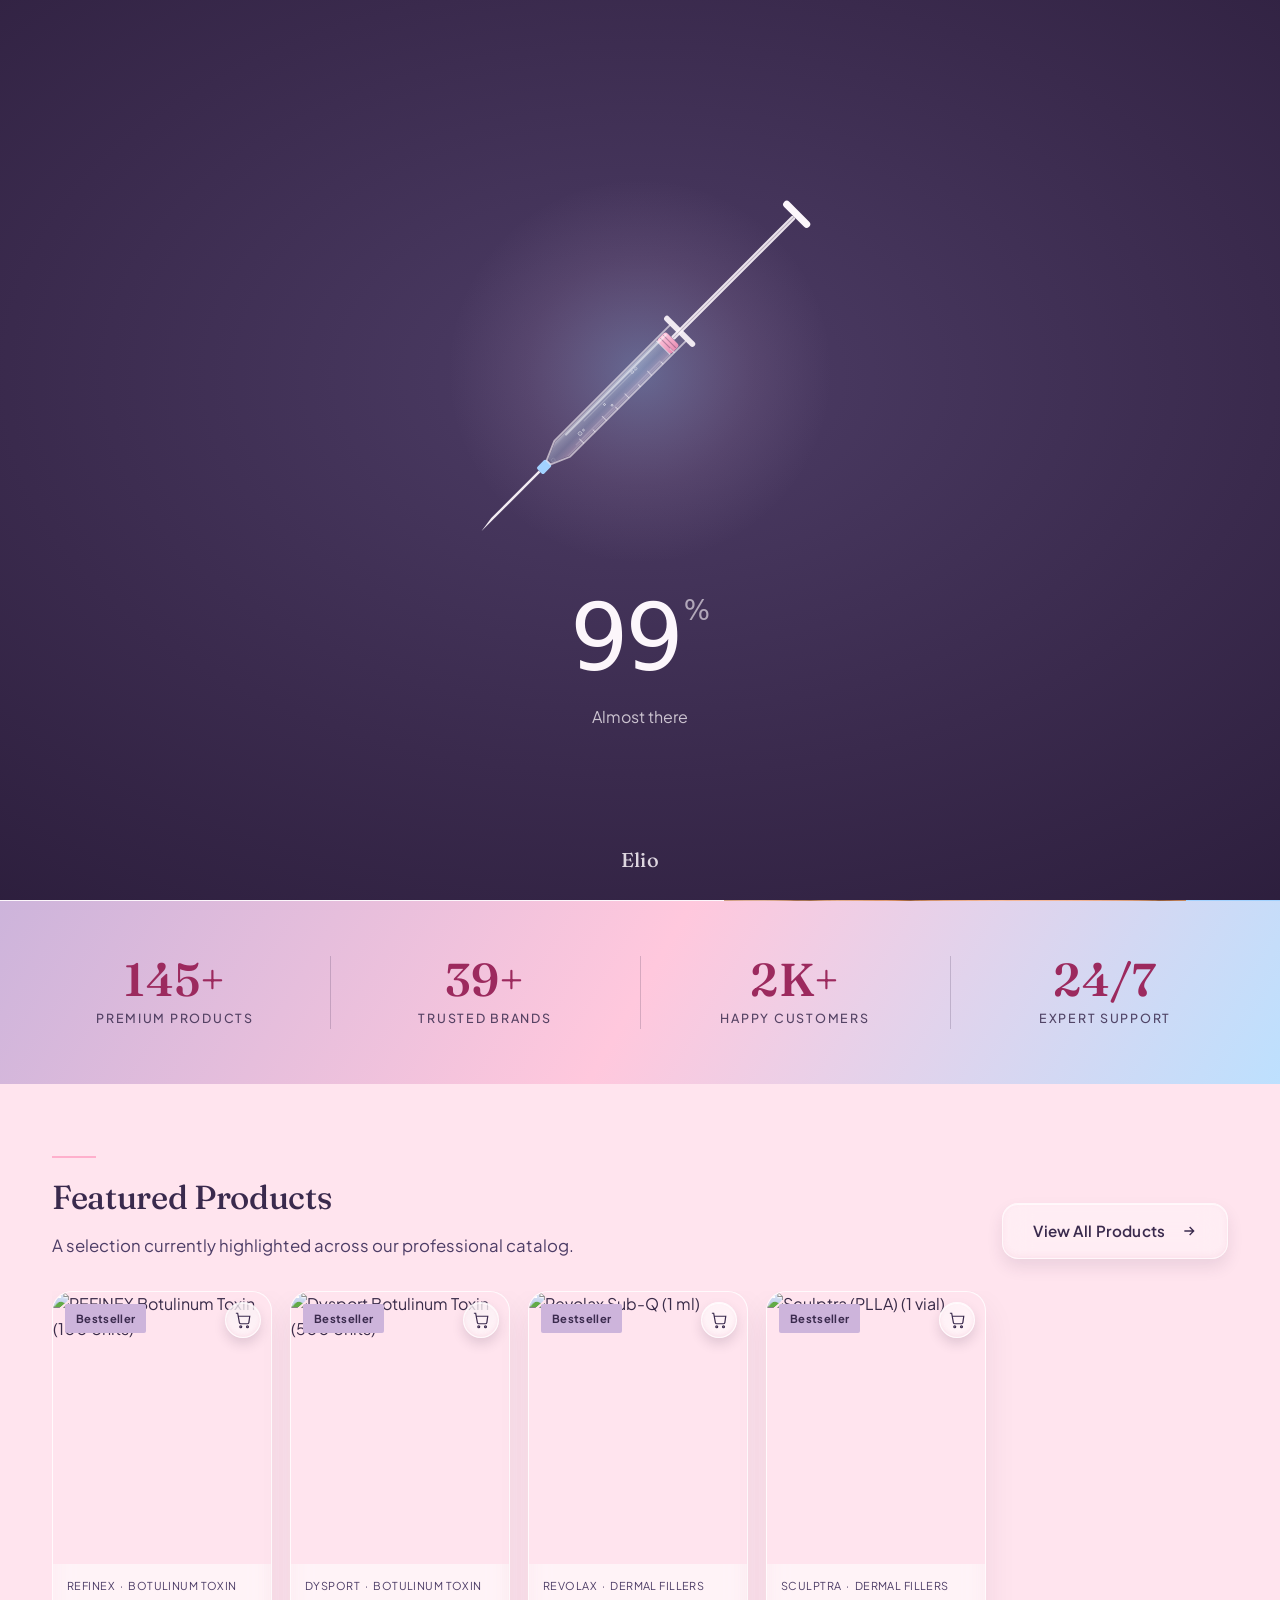
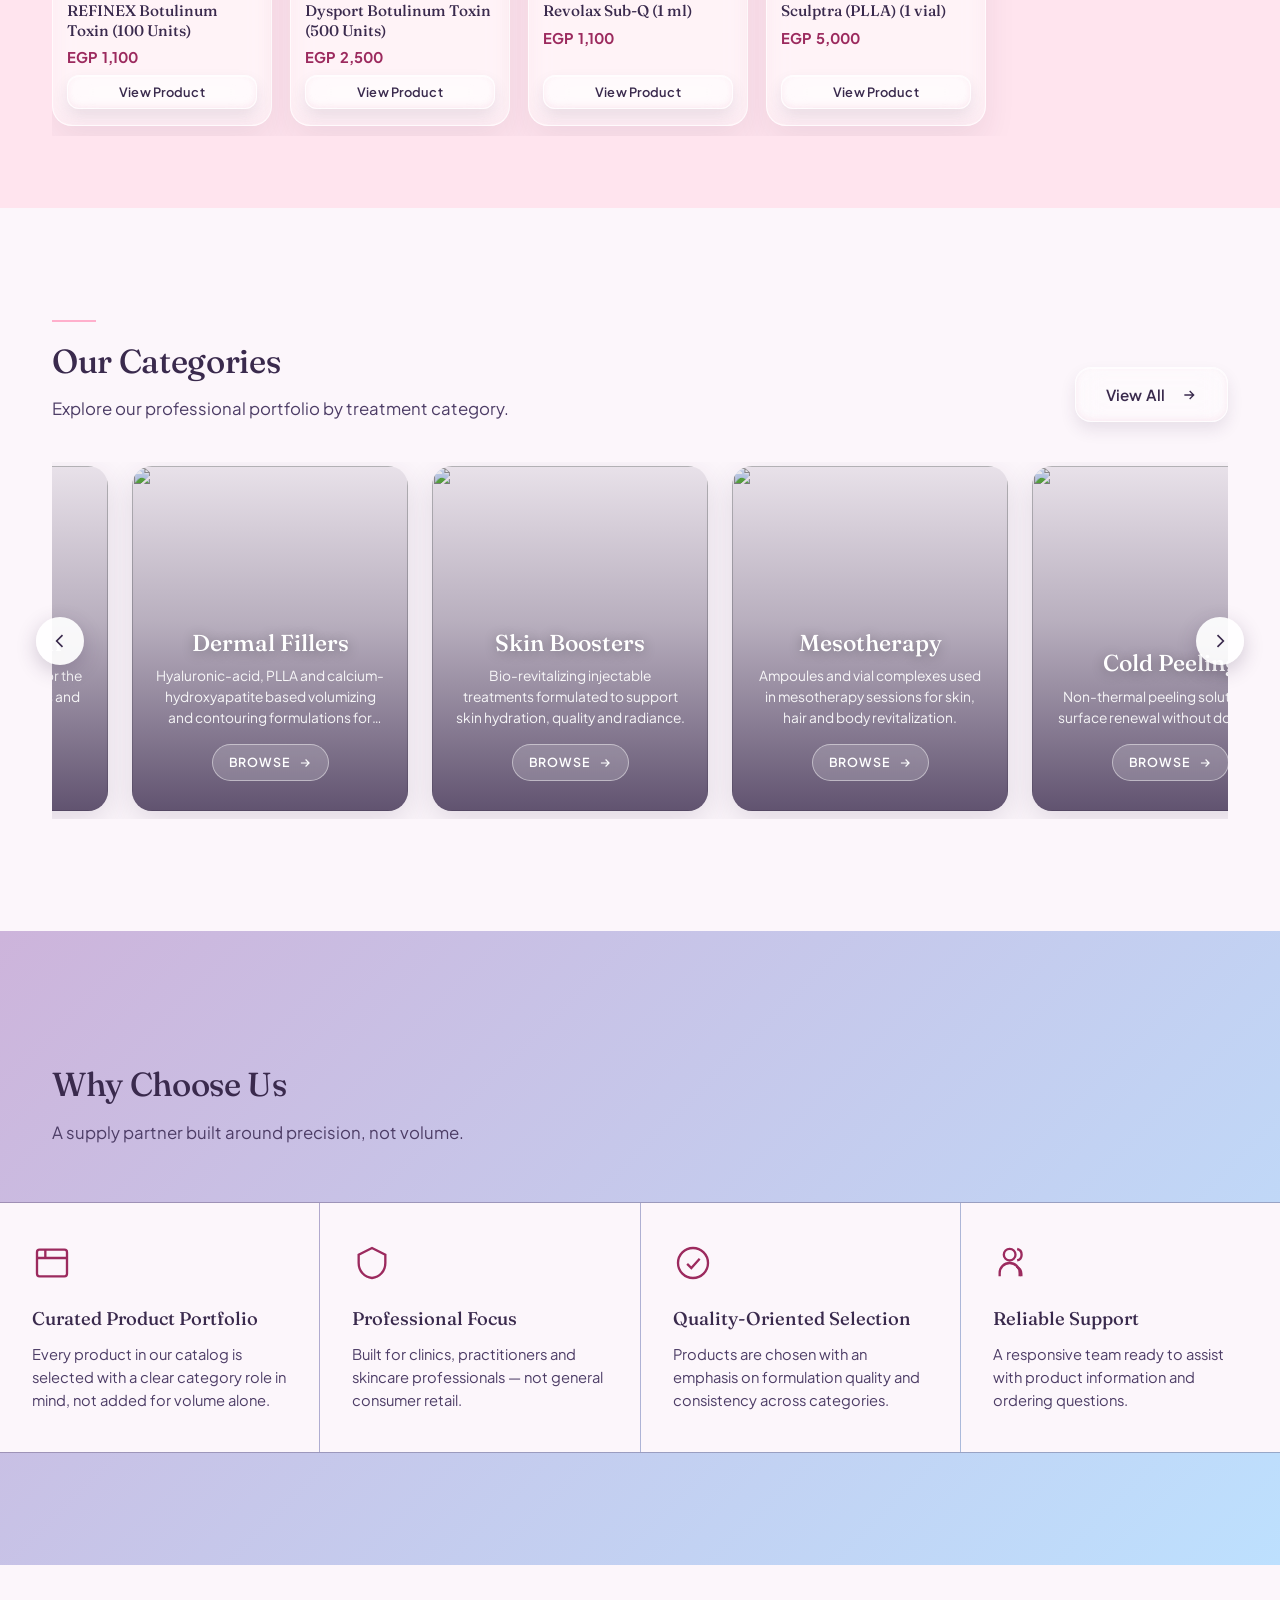
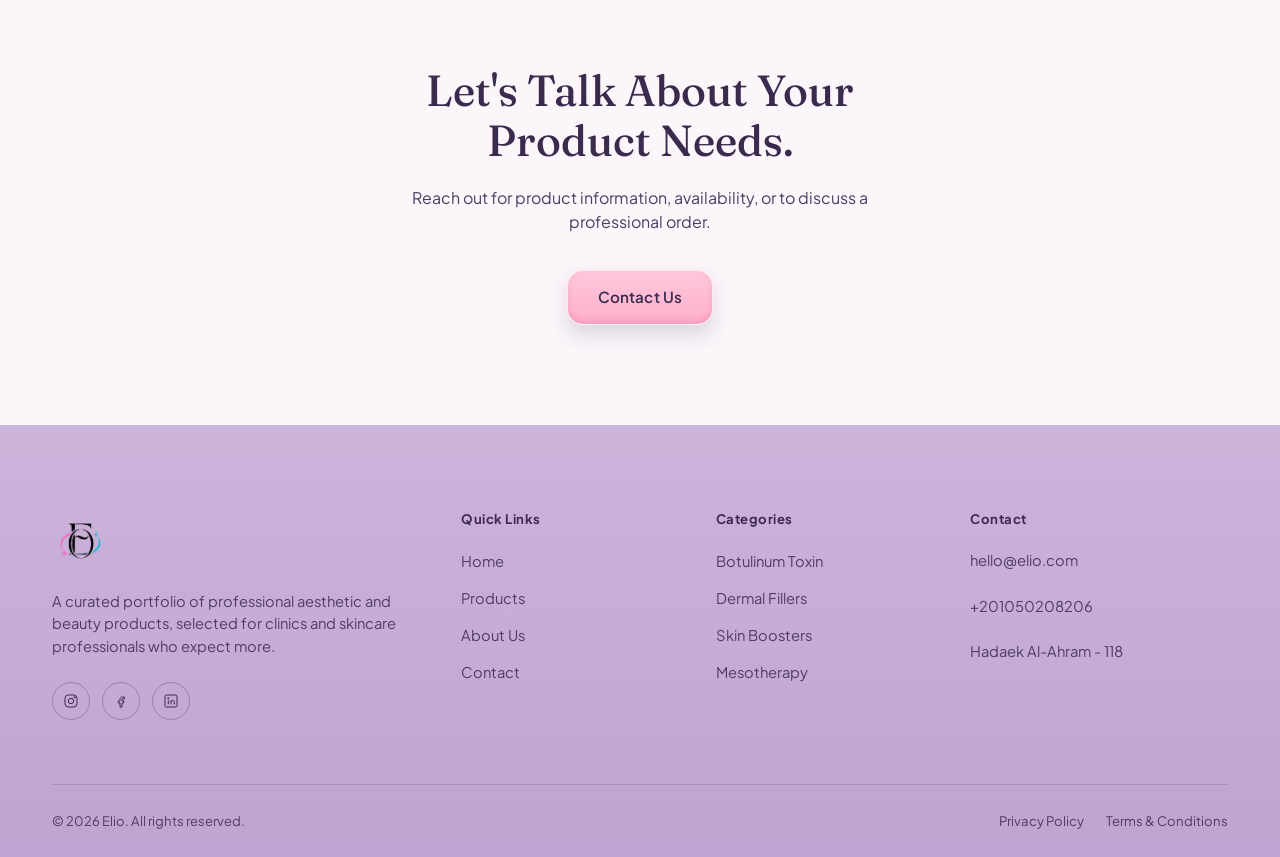
==== index.html @ 15f5f5fc "Add files via upload" ====
<!DOCTYPE html>
<html lang="en">
<head>
<meta charset="UTF-8">
<meta name="viewport" content="width=device-width, initial-scale=1.0">
<title data-i18n="elio_elevating_aesthetic_excellence">Elio — Elevating Aesthetic Excellence</title>
<meta name="description" content="Elio is a curated portfolio of professional aesthetic and beauty products for clinics and skincare professionals." data-i18n-content="elio_is_a_curated_portfolio_of">
<link rel="icon" type="image/png" href="img/logo.png">
<!-- First-visit loader (must stay before the stylesheets) -->
<!-- Language engine (must stay first: sets lang/dir before anything paints) -->
<script src="js/i18n.js"></script>
<script src="js/i18n-strings.js"></script>
<script src="js/loader.js"></script>
<link rel="stylesheet" href="css/style.css">
<link rel="stylesheet" href="css/responsive.css">
<link rel="stylesheet" href="css/hero-split.css">
<link rel="stylesheet" href="css/categories-carousel.css">
<link rel="stylesheet" href="css/rtl.css">
</head>
<body>

<!-- ============================= HEADER ============================= -->
<header class="site-header">
  <div class="container site-header__inner">
    <a href="index.html" class="brand-mark brand-mark--logo" aria-label="Elio"><img src="img/logo.png" alt="Elio" class="brand-logo"><span class="brand-mark__text js-brand-name">Elio</span></a>

    <nav class="main-nav" aria-label="Primary" data-i18n-aria-label="primary">
      <div class="nav-item"><a href="index.html" data-i18n="home">Home</a></div>
      <div class="nav-item"><a href="products.html" data-i18n="products">Products</a></div>
      <div class="nav-item nav-item--categories">
        <a href="products.html" data-i18n="categories">Categories</a>
        <div class="mega-menu js-nav-categories" aria-label="Categories" data-i18n-aria-label="categories"></div>
      </div>
      <div class="nav-item"><a href="about.html" data-i18n="about_us">About Us</a></div>
      <div class="nav-item"><a href="contact.html" data-i18n="contact">Contact</a></div>
    </nav>

    <div class="nav-actions">
      <button type="button" class="lang-toggle" data-lang-toggle aria-label="Switch language to Arabic" title="العربية"><span class="lang-toggle__text">عربي</span></button>
      <button class="icon-btn js-open-search" aria-label="Search products" data-i18n-aria-label="search_products">
        <svg viewBox="0 0 24 24" fill="none" stroke="currentColor" stroke-width="1.6"><circle cx="11" cy="11" r="7"/><line x1="21" y1="21" x2="16.65" y2="16.65"/></svg>
      </button>
      <a href="cart.html" class="icon-btn" aria-label="View cart" data-i18n-aria-label="view_cart">
        <svg viewBox="0 0 24 24" fill="none" stroke="currentColor" stroke-width="1.6"><circle cx="9" cy="21" r="1.3"/><circle cx="18" cy="21" r="1.3"/><path d="M2.5 3h2.4l2.3 12.4a2 2 0 002 1.6h8.6a2 2 0 002-1.6L21 7H6"/></svg>
        <span class="cart-count js-cart-count">0</span>
      </a>
      <button class="nav-toggle" aria-label="Open menu" aria-expanded="false" data-i18n-aria-label="open_menu">
        <span></span><span></span><span></span>
      </button>
    </div>
  </div>
</header>

<!-- ============================= MOBILE NAV ============================= -->
<nav class="mobile-nav" aria-label="Mobile" data-i18n-aria-label="mobile">
  <a href="index.html" data-i18n="home">Home</a>
  <a href="products.html" data-i18n="products">Products</a>
  <a href="about.html" data-i18n="about_us">About Us</a>
  <a href="contact.html" data-i18n="contact">Contact</a>
  <div class="mobile-nav__categories js-nav-categories"></div>
</nav>

<!-- ============================= HERO ============================= -->
<section class="hero hero--split">
  <div class="hero__media">
    <img src="./img/main.jpg" alt="Professional aesthetic treatment room" width="1800" height="1400" data-i18n-alt="professional_aesthetic_treatment_room">
    <div class="hero__scrim"></div>
  </div>
  <div class="container hero__content">
    <p class="hero__eyebrow" style="color: rgb(160, 21, 2);" data-i18n="professional_aesthetic_beauty_supply">Professional Aesthetic &amp; Beauty Supply</p>
    <h1 class="hero__title" data-i18n="elevating_aesthetic_excellence">Elevating Aesthetic Excellence.</h1>
    <p class="hero__desc" data-i18n="a_curated_portfolio_of_professional_grade">A curated portfolio of professional-grade aesthetic and beauty products, selected for clinics and practitioners who expect precision, quality and discretion.</p>
    <div class="hero__actions">
      <a href="products.html" class="btn btn--primary" data-i18n="explore_products">Explore Products</a>
      <a href="about.html" class="btn btn--outline" data-i18n="about_us">About Us</a>
    </div>
  </div>
</section>

<!-- ============================= STATS BAND ============================= -->
<section class="stats-band" aria-label="Elio in numbers" data-i18n-aria-label="elio_in_numbers">
  <div class="stats-band__grid">
    <div class="stats-band__item">
      <span class="stats-band__number" data-count-to="500" data-count-suffix="+">150+</span>
      <span class="stats-band__label" data-i18n="premium_products">Premium Products</span>
    </div>
    <div class="stats-band__item">
      <span class="stats-band__number" data-count-to="50" data-count-suffix="+">40+</span>
      <span class="stats-band__label" data-i18n="trusted_brands">Trusted Brands</span>
    </div>
    <div class="stats-band__item">
      <span class="stats-band__number" data-count-to="10" data-count-suffix="K+">2K+</span>
      <span class="stats-band__label" data-i18n="happy_customers">Happy Customers</span>
    </div>
    <div class="stats-band__item">
      <span class="stats-band__number">24/7</span>
      <span class="stats-band__label" data-i18n="expert_support">Expert Support</span>
    </div>
  </div>
</section>

<!-- ============================= FEATURED PRODUCTS ============================= -->
<section class="section section--tight section--taupe">
  <div class="container">
    <div class="section__head-row" style="margin-bottom: 32px;">
      <div class="section__head" style="margin-bottom:0;">
        <div class="section__eyebrow-line"></div>
        <h2 data-i18n="featured_products">Featured Products</h2>
        <p data-i18n="a_selection_currently_highlighted_across_our">A selection currently highlighted across our professional catalog.</p>
      </div>
      <a href="products.html" class="btn btn--outline">
        <span data-i18n="view_all_products">View All Products</span>
        <svg viewBox="0 0 24 24" width="16" height="16" fill="none" stroke="currentColor" stroke-width="2" style="margin-left:6px;vertical-align:-2px;"><path d="M5 12h14M13 6l6 6-6 6"/></svg>
      </a>
    </div>
    <div class="product-grid product-row" id="featured-products-grid"></div>
  </div>
</section>

<!-- ============================= CATEGORIES CAROUSEL ============================= -->
<section class="section">
  <div class="container">
    <div class="section__head-row" style="margin-bottom: 40px;">
      <div class="section__head" style="margin-bottom:0;">
        <div class="section__eyebrow-line"></div>
        <h2 data-i18n="our_categories">Our Categories</h2>
        <p data-i18n="explore_our_professional_portfolio_by_treatment">Explore our professional portfolio by treatment category.</p>
      </div>
      <a href="products.html" class="btn btn--outline">
        <span data-i18n="view_all">View All</span>
        <svg viewBox="0 0 24 24" width="16" height="16" fill="none" stroke="currentColor" stroke-width="2" style="margin-left:6px;vertical-align:-2px;"><path d="M5 12h14M13 6l6 6-6 6"/></svg>
      </a>
    </div>
    <div class="cat-carousel">
      <button class="cat-carousel__arrow cat-carousel__arrow--prev" id="cat-prev" aria-label="Previous categories" data-i18n-aria-label="previous_categories"><svg viewBox="0 0 24 24" fill="none" stroke="currentColor" stroke-width="2"><path d="M15 5l-7 7 7 7"/></svg></button>
      <div class="cat-carousel__track" id="categories-carousel-track"></div>
      <button class="cat-carousel__arrow cat-carousel__arrow--next" id="cat-next" aria-label="Next categories" data-i18n-aria-label="next_categories"><svg viewBox="0 0 24 24" fill="none" stroke="currentColor" stroke-width="2"><path d="M9 5l7 7-7 7"/></svg></button>
    </div>
  </div>
</section>

<!-- ============================= WHY CHOOSE US ============================= -->
<section class="section section--charcoal">
  <div class="container">
    <div class="section__head">
      <div class="section__eyebrow-line"></div>
      <h2 data-i18n="why_choose_us">Why Choose Us</h2>
      <p data-i18n="a_supply_partner_built_around_precision">A supply partner built around precision, not volume.</p>
    </div>
  </div>
  <div class="value-grid">
    <div class="value-item">
      <div class="value-item__icon"><svg viewBox="0 0 24 24" fill="none" stroke="currentColor" stroke-width="1.4"><rect x="3" y="4" width="18" height="16" rx="1.5"/><path d="M3 9h18M8 4v5"/></svg></div>
      <h3 data-i18n="curated_product_portfolio">Curated Product Portfolio</h3>
      <p data-i18n="every_product_in_our_catalog_is">Every product in our catalog is selected with a clear category role in mind, not added for volume alone.</p>
    </div>
    <div class="value-item">
      <div class="value-item__icon"><svg viewBox="0 0 24 24" fill="none" stroke="currentColor" stroke-width="1.4"><path d="M12 3l8 4v5c0 5-3.5 8.5-8 9-4.5-.5-8-4-8-9V7l8-4z"/></svg></div>
      <h3 data-i18n="professional_focus">Professional Focus</h3>
      <p data-i18n="built_for_clinics_practitioners_and_skincare">Built for clinics, practitioners and skincare professionals — not general consumer retail.</p>
    </div>
    <div class="value-item">
      <div class="value-item__icon"><svg viewBox="0 0 24 24" fill="none" stroke="currentColor" stroke-width="1.4"><circle cx="12" cy="12" r="9"/><path d="M8.5 12.5l2.5 2.5 5-5.5"/></svg></div>
      <h3 data-i18n="quality_oriented_selection">Quality-Oriented Selection</h3>
      <p data-i18n="products_are_chosen_with_an_emphasis">Products are chosen with an emphasis on formulation quality and consistency across categories.</p>
    </div>
    <div class="value-item">
      <div class="value-item__icon"><svg viewBox="0 0 24 24" fill="none" stroke="currentColor" stroke-width="1.4"><path d="M4 20v-2a6 6 0 0112 0v2"/><circle cx="10" cy="7" r="3.5"/><path d="M17 20v-1.5a4.5 4.5 0 00-3-4.24"/><path d="M14.5 3.6a3.5 3.5 0 010 6.8"/></svg></div>
      <h3 data-i18n="reliable_support">Reliable Support</h3>
      <p data-i18n="a_responsive_team_ready_to_assist">A responsive team ready to assist with product information and ordering questions.</p>
    </div>
  </div>
</section>

<!-- ============================= CONTACT CTA ============================= -->
<section class="contact-cta">
  <div class="container">
    <h2 data-i18n="let_s_talk_about_your_product">Let's Talk About Your Product Needs.</h2>
    <p data-i18n="reach_out_for_product_information_availability">Reach out for product information, availability, or to discuss a professional order.</p>
    <a href="contact.html" class="btn btn--primary" data-i18n="contact_us">Contact Us</a>
  </div>
</section>

<!-- ============================= FOOTER ============================= -->
<footer class="site-footer">
  <div class="container">
    <div class="footer-grid">
      <div class="footer-brand">
        <span class="brand-mark brand-mark--logo footer-logo"><img src="img/logo.png" alt="Elio" class="brand-logo brand-logo--footer"></span>
        <p class="js-brand-desc">A curated portfolio of professional aesthetic and beauty products, selected for clinics and skincare professionals who expect more.</p>
        <div class="footer-social">
          <a href="https://www.instagram.com/elioderma/" class="js-social-instagram" aria-label="Instagram"><svg viewBox="0 0 24 24" fill="none" stroke="currentColor" stroke-width="1.5"><rect x="3" y="3" width="18" height="18" rx="5"/><circle cx="12" cy="12" r="4"/><circle cx="17.5" cy="6.5" r="1"/></svg></a>
          <a href="https://www.facebook.com/elioderma" class="js-social-facebook" aria-label="Facebook"><svg viewBox="0 0 24 24" fill="none" stroke="currentColor" stroke-width="1.5"><path d="M14 9h3V6h-3c-2 0-3.5 1.5-3.5 3.5V12H8v3h2.5v6h3v-6H16l.5-3h-3V9.8c0-.5.3-.8.8-.8z"/></svg></a>
          <a href="#" class="js-social-linkedin" aria-label="LinkedIn"><svg viewBox="0 0 24 24" fill="none" stroke="currentColor" stroke-width="1.5"><rect x="3" y="3" width="18" height="18" rx="2"/><circle cx="8" cy="8" r="1"/><path d="M8 11v6M12 11v6M12 13.5c0-1.5 1-2.5 2.5-2.5s2.5 1 2.5 2.5V17"/></svg></a>
        </div>
      </div>
      <div class="footer-col">
        <h4 data-i18n="quick_links">Quick Links</h4>
        <ul>
          <li><a href="index.html" data-i18n="home">Home</a></li>
          <li><a href="products.html" data-i18n="products">Products</a></li>
          <li><a href="about.html" data-i18n="about_us">About Us</a></li>
          <li><a href="contact.html" data-i18n="contact">Contact</a></li>
        </ul>
      </div>
      <div class="footer-col">
        <h4 data-i18n="categories">Categories</h4>
        <ul class="js-footer-categories"></ul>
      </div>
      <div class="footer-col">
        <h4 data-i18n="contact">Contact</h4>
        <address>
          <a class="js-contact-email" href="mailto:elioo.cosmetics@gmail.com">elioo.cosmetics@gmail.com</a><br><br>
          <a class="js-contact-phone" href="tel:+201050208206">+201050208206</a><br><br>
          <span class="js-contact-location">Hadaek Al-Ahram - 118</span>
        </address>
      </div>
    </div>
    <div class="footer-bottom">
      <span>&copy; <span class="js-year"></span> <span class="js-brand-name">Elio</span>. <span data-i18n="all_rights_reserved">All rights reserved.</span></span>
      <div class="footer-bottom__links">
        <a href="privacy.html" data-i18n="privacy_policy">Privacy Policy</a>
        <a href="terms.html" data-i18n="terms_conditions">Terms &amp; Conditions</a>
      </div>
    </div>
  </div>
</footer>

<button class="back-to-top" aria-label="Back to top" data-i18n-aria-label="back_to_top">
  <svg viewBox="0 0 24 24" fill="none" stroke="currentColor" stroke-width="2"><path d="M12 19V5M5 12l7-7 7 7"/></svg>
</button>

<!-- ============================= SEARCH OVERLAY ============================= -->
<div class="search-overlay" id="search-overlay" aria-hidden="true">
  <div class="search-overlay__panel">
    <div class="search-overlay__top">
      <form class="search-overlay__form" id="search-overlay-form">
        <input type="text" id="search-overlay-input" placeholder="Search products, brands, categories…" autocomplete="off" data-i18n-placeholder="search_products_brands_categories">
        <button type="button" class="search-overlay__clear" id="search-overlay-clear" aria-label="Clear search" data-i18n-aria-label="clear_search">&times;</button>
      </form>
      <button class="search-overlay__close" id="search-overlay-close" aria-label="Close search" data-i18n-aria-label="close_search">&times;</button>
    </div>
    <p class="search-overlay__count" id="search-overlay-count" data-i18n="start_typing_to_search_products_brands">Start typing to search products, brands and categories.</p>
    <div class="search-overlay__results" id="search-overlay-results"></div>
  </div>
</div>

<script src="js/config.js"></script>
<script src="js/prices.js"></script>
<script src="js/products.js"></script>
<script src="js/products-ar.js"></script>
<script src="js/app.js"></script>
<script src="js/filters.js"></script>
<script src="js/search.js"></script>
<script src="js/categories-carousel.js"></script>
<script src="js/animations.js"></script>
</body>
</html>
---- css/style.css ----
/* =========================================================================
   Elio— CORE STYLESHEET
   Design tokens + component styles. Breakpoint overrides live in
   responsive.css so this file stays the single source of visual truth.
   ========================================================================= */

@import url('https://fonts.googleapis.com/css2?family=Fraunces:ital,opsz,wght@0,9..144,340;0,9..144,480;0,9..144,560;1,9..144,420&family=Plus+Jakarta+Sans:wght@400;500;600;700&display=swap');

/* ---------------------------------------------------------------------
   TOKENS
   --------------------------------------------------------------------- */
:root {
  /* Palette */
  /* Pastel Dreamland Adventure — the 5 core colours */
  --lavender:  #CDB4DB;
  --pink-soft: #FFC8DD;
  --pink:      #FFAFCC;
  --sky-soft:  #BDE0FE;
  --sky:       #A2D2FF;

  /* Semantic roles (same names as before, so the rest of the CSS keeps working) */
  --ivory: #FCF6FB;         /* page background — a whisper of pink */
  --white: #FFFFFF;
  --charcoal: #3A2A4D;      /* deep plum — main text (readable on every pastel) */
  --charcoal-soft: #4D3D66; /* secondary text */
  --taupe: #A2D2FF;         /* secondary accent — sky blue */
  --taupe-line: #E4D3EE;    /* hairlines / borders */
  --accent: #FFAFCC;        /* primary accent — pink (fills, lines, badges) */
  --accent-dark: #9C2A5E;   /* deep pink — for accent TEXT / hover text (contrast) */
  --accent-tint: #FFE4EE;   /* soft pink wash */

  /* Type */
  --font-display: 'Fraunces', 'Georgia', serif;
  --font-body: 'Plus Jakarta Sans', -apple-system, BlinkMacSystemFont, sans-serif;

  /* Layout */
  --container: 1240px;
  --gutter: 32px;
  --radius-s: 3px;
  --radius-m: 6px;
  --header-h: 84px;

  /* Carved / glass surfaces */
  --radius-btn: 16px;
  --radius-card: 20px;
  --glass-blur: 14px;
  --carve-light: rgba(255,255,255,0.55);
  --carve-shadow: rgba(58,42,77,0.35);

  /* Motion */
  --ease: cubic-bezier(.4, 0, .2, 1);
}

/* ---------------------------------------------------------------------
   RESET / BASE
   --------------------------------------------------------------------- */
*, *::before, *::after { box-sizing: border-box; }
html { scroll-behavior: smooth; }
body {
  margin: 0;
  font-family: var(--font-body);
  color: var(--charcoal);
  background: var(--ivory);
  -webkit-font-smoothing: antialiased;
  line-height: 1.55;
}
body.no-scroll { overflow: hidden; }

img { max-width: 100%; display: block; }
a { color: inherit; text-decoration: none; }
button { font-family: inherit; cursor: pointer; }
ul { list-style: none; margin: 0; padding: 0; }
h1, h2, h3, h4, p { margin: 0; }
input, select, textarea, button { font-size: 1rem; }

:focus-visible {
  outline: 2px solid var(--accent-dark);
  outline-offset: 2px;
}

@media (prefers-reduced-motion: reduce) {
  *, *::before, *::after { animation-duration: 0.01ms !important; transition-duration: 0.01ms !important; scroll-behavior: auto !important; }
}

.container {
  max-width: var(--container);
  margin: 0 auto;
  padding: 0 var(--gutter);
}

.section {
  padding: 112px 0;
}
.section--tight { padding: 72px 0; }
.section--charcoal { background: linear-gradient(135deg, var(--lavender) 0%, var(--sky-soft) 100%); color: var(--charcoal); }
.section--taupe { background: var(--accent-tint); }

.section__head {
  max-width: 640px;
  margin-bottom: 56px;
}
.section__eyebrow-line {
  width: 44px;
  height: 2px;
  background: var(--accent);
  margin-bottom: 20px;
}
.section--charcoal .section__eyebrow-line { background: var(--charcoal); }
.section__head h2 {
  font-family: var(--font-display);
  font-weight: 480;
  font-size: clamp(2rem, 2.6vw, 2.9rem);
  letter-spacing: -0.01em;
  line-height: 1.15;
}
.section__head p {
  margin-top: 16px;
  font-size: 1.05rem;
  color: var(--charcoal-soft);
  max-width: 52ch;
}
.section--charcoal .section__head p { color: var(--charcoal-soft); }

.section__head-row {
  display: flex;
  justify-content: space-between;
  align-items: flex-end;
  gap: 24px;
  flex-wrap: wrap;
}

/* ---------------------------------------------------------------------
   BUTTONS
   --------------------------------------------------------------------- */
.btn {
  display: inline-flex;
  align-items: center;
  justify-content: center;
  gap: 10px;
  padding: 15px 30px;
  font-size: 0.95rem;
  font-weight: 600;
  letter-spacing: 0.01em;
  border-radius: var(--radius-btn);
  border: 1px solid transparent;
  backdrop-filter: blur(var(--glass-blur));
  -webkit-backdrop-filter: blur(var(--glass-blur));
  transition: background var(--ease) .2s, color var(--ease) .2s, border-color var(--ease) .2s, transform var(--ease) .2s, box-shadow var(--ease) .2s;
  white-space: nowrap;
}
.btn--primary {
  background: linear-gradient(180deg, var(--pink-soft), var(--pink));
  color: var(--charcoal);
  border-color: rgba(255,255,255,0.7);
  box-shadow:
    inset 0 1px 0 rgba(255,255,255,0.75),
    inset 0 -3px 6px rgba(214,90,140,0.25),
    0 10px 20px rgba(58,42,77,0.16);
}
.btn--primary:hover {
  background: linear-gradient(180deg, var(--sky-soft), var(--sky));
  box-shadow:
    inset 0 1px 0 rgba(255,255,255,0.8),
    inset 0 -3px 8px rgba(70,120,190,0.28),
    0 12px 24px rgba(58,42,77,0.18);
}
.btn--outline {
  background: rgba(255,255,255,0.35);
  color: var(--charcoal);
  border-color: rgba(255,255,255,0.55);
  box-shadow:
    inset 0 1px 0 rgba(255,255,255,0.7),
    inset 0 -2px 6px rgba(214,90,140,0.08),
    0 8px 16px rgba(58,42,77,0.1);
}
.btn--outline:hover {
  background: var(--lavender);
  color: var(--charcoal);
  box-shadow:
    inset 0 1px 0 rgba(255,255,255,0.55),
    inset 0 -3px 7px rgba(120,80,150,0.22),
    0 10px 20px rgba(58,42,77,0.16);
}
.section--charcoal .btn--outline {
  color: var(--charcoal);
  border-color: rgba(58,42,77,0.3);
  background: rgba(255,255,255,0.4);
  box-shadow:
    inset 0 1px 0 rgba(255,255,255,0.7),
    inset 0 -2px 6px rgba(120,80,150,0.12),
    0 8px 16px rgba(58,42,77,0.12);
}
.section--charcoal .btn--outline:hover { background: var(--white); color: var(--charcoal); box-shadow: inset 0 1px 0 rgba(255,255,255,0.8), 0 8px 16px rgba(58,42,77,0.16); }
.btn--small { padding: 8px 14px; font-size: 0.8rem; width: 100%; border-radius: 12px; }
.btn--block { width: 100%; }
.btn:active {
  transform: translateY(1px);
  box-shadow:
    inset 0 2px 6px rgba(58,42,77,0.25),
    inset 0 -1px 0 rgba(255,255,255,0.3);
}

/* ---------------------------------------------------------------------
   HEADER / NAVIGATION
   --------------------------------------------------------------------- */
.site-header {
  position: sticky;
  top: 0;
  z-index: 500;
  background: rgba(252, 246, 251, 0.92);
  backdrop-filter: blur(10px);
  border-bottom: 1px solid transparent;
  transition: border-color .25s var(--ease), box-shadow .25s var(--ease);
}
.site-header.is-scrolled {
  border-bottom-color: var(--taupe-line);
  box-shadow: 0 8px 24px rgba(58,42,77, 0.04);
}
.site-header__inner {
  height: var(--header-h);
  display: flex;
  align-items: center;
  justify-content: space-between;
  gap: 24px;
}

.brand-mark {
  font-family: var(--font-display);
  font-size: 1.5rem;
  font-weight: 480;
  letter-spacing: 0.02em;
}

.brand-mark--logo {
  display: inline-flex;
  align-items: center;
  gap: 10px;
}
.brand-logo {
  display: block;
  height: 44px;
  width: auto;
}
.brand-logo--footer {
  height: 56px;
}
.brand-mark__text {
  font-family: var(--font-display);
  font-size: 1.5rem;
  font-weight: 480;
  letter-spacing: 0.02em;
  color: var(--charcoal);
}

.main-nav {
  display: flex;
  align-items: center;
  gap: 4px;
}
.nav-item { position: relative; }
.nav-item > a {
  display: inline-block;
  padding: 10px 16px;
  font-size: 0.95rem;
  font-weight: 500;
  color: var(--charcoal-soft);
  transition: color .2s var(--ease);
}
.nav-item > a:hover { color: var(--accent-dark); }

.nav-actions {
  display: flex;
  align-items: center;
  gap: 6px;
}
.icon-btn {
  position: relative;
  width: 44px;
  height: 44px;
  display: flex;
  align-items: center;
  justify-content: center;
  border-radius: 50%;
  background: rgba(255,255,255,0.4);
  backdrop-filter: blur(var(--glass-blur));
  -webkit-backdrop-filter: blur(var(--glass-blur));
  border: 1px solid rgba(255,255,255,0.55);
  color: var(--charcoal);
  box-shadow:
    inset 0 1px 0 rgba(255,255,255,0.7),
    inset 0 -2px 5px rgba(214,90,140,0.08),
    0 6px 14px rgba(58,42,77,0.1);
  transition: background .2s var(--ease), box-shadow .2s var(--ease), transform .15s var(--ease);
}
.icon-btn:hover {
  background: var(--pink);
  color: var(--charcoal);
  box-shadow:
    inset 0 1px 0 rgba(255,255,255,0.6),
    inset 0 -3px 7px rgba(214,90,140,0.25),
    0 8px 18px rgba(58,42,77,0.16);
}
.icon-btn:active { transform: translateY(1px); }
.icon-btn svg { width: 20px; height: 20px; }
.cart-count {
  position: absolute;
  top: 4px;
  right: 4px;
  min-width: 16px;
  height: 16px;
  padding: 0 3px;
  border-radius: 50%;
  background: var(--accent);
  color: var(--charcoal);
  font-size: 0.62rem;
  font-weight: 700;
  display: none;
  align-items: center;
  justify-content: center;
  line-height: 1;
}
.cart-count.is-visible { display: flex; }

.nav-toggle {
  display: none;
  width: 42px;
  height: 42px;
  border: none;
  background: transparent;
  flex-direction: column;
  justify-content: center;
  align-items: center;
  gap: 5px;
}
.nav-toggle span {
  width: 22px;
  height: 2px;
  background: var(--charcoal);
  transition: transform .2s var(--ease), opacity .2s var(--ease);
}

/* Mega menu */
.mega-menu {
  position: absolute;
  top: calc(100% + 14px);
  left: 50%;
  transform: translateX(-50%) translateY(6px);
  width: 640px;
  background: rgba(255,255,255,0.7);
  backdrop-filter: blur(var(--glass-blur));
  -webkit-backdrop-filter: blur(var(--glass-blur));
  border: 1px solid rgba(255,255,255,0.7);
  border-radius: var(--radius-card);
  box-shadow:
    inset 0 1px 0 rgba(255,255,255,0.8),
    inset 0 -6px 14px rgba(214,90,140,0.05),
    0 24px 48px rgba(58,42,77,0.14);
  padding: 28px;
  display: grid;
  grid-template-columns: repeat(2, 1fr);
  gap: 6px;
  opacity: 0;
  visibility: hidden;
  transition: opacity .2s var(--ease), transform .2s var(--ease), visibility .2s;
}
.nav-item--categories.is-open .mega-menu {
  opacity: 1;
  visibility: visible;
  transform: translateX(-50%) translateY(0);
}
.mega-menu__link {
  padding: 12px 14px;
  border-radius: var(--radius-s);
  font-size: 0.94rem;
  color: var(--charcoal-soft);
  transition: background .2s var(--ease), color .2s var(--ease);
}
.mega-menu__link:hover { background: var(--accent-tint); color: var(--accent-dark); }

/* Mobile nav */
.mobile-nav {
  position: fixed;
  inset: 0;
  top: var(--header-h);
  background: var(--ivory);
  z-index: 400;
  transform: translateX(100%);
  transition: transform .3s var(--ease);
  overflow-y: auto;
  padding: 24px var(--gutter) 40px;
}
.mobile-nav.is-open { transform: translateX(0); }
.mobile-nav a {
  display: block;
  padding: 16px 4px;
  font-size: 1.15rem;
  font-family: var(--font-display);
  border-bottom: 1px solid var(--taupe-line);
}
.mobile-nav__categories {
  margin-top: 8px;
  padding-left: 12px;
}
.mobile-nav__categories a {
  font-family: var(--font-body);
  font-size: 0.98rem;
  font-weight: 500;
  padding: 12px 4px;
  border-bottom: none;
  color: var(--charcoal-soft);
}

/* ---------------------------------------------------------------------
   HERO
   --------------------------------------------------------------------- */
.hero {
  position: relative;
  min-height: 92vh;
  display: flex;
  align-items: flex-end;
  color: var(--ivory);
  overflow: hidden;
}
.hero__media {
  position: absolute;
  inset: 0;
  z-index: 0;
}
.hero__media img {
  width: 100%;
  height: 100%;
  object-fit: cover;
  filter: grayscale(22%) sepia(6%) saturate(96%);
}
.hero__scrim {
  position: absolute;
  inset: 0;
  background: linear-gradient(180deg, rgba(58,42,77,0.20) 0%, rgba(58,42,77,0.15) 40%, rgba(58,42,77,0.86) 100%);
}
.hero__content {
  position: relative;
  z-index: 1;
  padding-bottom: 88px;
  max-width: 760px;
}
.hero__eyebrow {
  font-size: 0.9rem;
  letter-spacing: 0.02em;
  color: var(--taupe);
  margin-bottom: 22px;
}
.hero__title {
  font-family: var(--font-display);
  font-weight: 480;
  font-size: clamp(2.6rem, 5.4vw, 4.6rem);
  line-height: 1.06;
  letter-spacing: -0.01em;
}
.hero__desc {
  margin-top: 26px;
  font-size: 1.12rem;
  max-width: 46ch;
  color: #F6EDFA;
}
.hero__actions {
  margin-top: 40px;
  display: flex;
  gap: 16px;
  flex-wrap: wrap;
}
.hero__actions .btn--outline { border-color: rgba(252,246,251,0.55); color: var(--ivory); }
.hero__actions .btn--outline:hover { background: var(--ivory); color: var(--charcoal); }

/* ---------------------------------------------------------------------
   PRODUCT GRID + CARDS
   --------------------------------------------------------------------- */
.product-grid {
  display: grid;
  grid-template-columns: repeat(auto-fill, minmax(200px, 1fr));
  gap: 20px;
}

/* Single scrollable row (used for Best Sellers) */
.product-row {
  display: flex;
  flex-wrap: nowrap;
  overflow-x: auto;
  gap: 18px;
  padding-bottom: 10px;
  scroll-snap-type: x mandatory;
  scrollbar-width: thin;
  scrollbar-color: var(--taupe-line) transparent;
}
.product-row .product-card {
  flex: 0 0 220px;
  scroll-snap-align: start;
}
.product-card {
  background: rgba(255,255,255,0.55);
  backdrop-filter: blur(var(--glass-blur));
  -webkit-backdrop-filter: blur(var(--glass-blur));
  border: 1px solid rgba(255,255,255,0.6);
  border-radius: var(--radius-card);
  overflow: hidden;
  display: flex;
  flex-direction: column;
  box-shadow:
    inset 0 1px 0 rgba(255,255,255,0.7),
    inset 0 -8px 18px rgba(214,90,140,0.05),
    0 16px 32px rgba(58,42,77,0.08);
  transition: box-shadow .25s var(--ease), transform .25s var(--ease);
}
.product-card:hover {
  box-shadow:
    inset 0 1px 0 rgba(255,255,255,0.8),
    inset 0 -10px 22px rgba(214,90,140,0.07),
    0 24px 44px rgba(58,42,77,0.14);
  transform: translateY(-3px);
}
.product-card.is-revealing { animation: cardReveal .5s var(--ease); }
@keyframes cardReveal {
  from { opacity: 0; transform: translateY(10px); }
  to { opacity: 1; transform: translateY(0); }
}
.product-card__media {
  position: relative;
  aspect-ratio: 4 / 5;
  background: var(--accent-tint);
  overflow: hidden;
}
.product-card__media img {
  width: 100%; height: 100%; object-fit: cover;
  filter: grayscale(12%) sepia(3%);
  transition: transform .5s var(--ease);
}
.product-card:hover .product-card__media img { transform: scale(1.045); }
.product-badge {
  position: absolute;
  top: 12px;
  left: 12px;
  padding: 6px 11px;
  font-size: 0.7rem;
  font-weight: 700;
  letter-spacing: 0.03em;
  border-radius: 2px;
  background: var(--lavender);
  color: var(--charcoal);
}
.product-badge--featured { background: var(--accent); }
.cart-btn {
  position: absolute;
  top: 10px;
  right: 10px;
  width: 36px;
  height: 36px;
  border-radius: 50%;
  border: 1px solid rgba(255,255,255,0.6);
  background: rgba(255,255,255,0.55);
  backdrop-filter: blur(var(--glass-blur));
  -webkit-backdrop-filter: blur(var(--glass-blur));
  box-shadow:
    inset 0 1px 0 rgba(255,255,255,0.75),
    inset 0 -2px 4px rgba(214,90,140,0.1),
    0 6px 12px rgba(58,42,77,0.15);
  display: flex;
  align-items: center;
  justify-content: center;
  color: var(--charcoal);
  transition: background .2s var(--ease), color .2s var(--ease), transform .15s var(--ease), box-shadow .2s var(--ease);
}
.cart-btn svg { fill: none; stroke: currentColor; stroke-width: 1.6; }
.cart-btn:hover { transform: scale(1.06); }
.cart-btn.is-active { color: var(--accent-dark); }
.cart-btn.is-active svg { fill: rgba(255,175,204,0.65); }

.product-card__body {
  padding: 14px 14px 16px;
  display: flex;
  flex-direction: column;
  gap: 6px;
  flex: 1;
}
.product-card__eyebrow {
  font-size: 0.68rem;
  color: var(--charcoal-soft);
  text-transform: uppercase;
  letter-spacing: 0.04em;
}
.product-card__title {
  font-family: var(--font-display);
  font-size: 0.96rem;
  font-weight: 480;
  line-height: 1.28;
}
.product-card__view { margin-top: auto; }

.empty-state {
  grid-column: 1 / -1;
  text-align: center;
  padding: 80px 20px;
  background: rgba(255,255,255,0.4);
  backdrop-filter: blur(var(--glass-blur));
  -webkit-backdrop-filter: blur(var(--glass-blur));
  border: 1px dashed rgba(162,210,255,0.95);
  border-radius: var(--radius-card);
  box-shadow: inset 0 2px 8px rgba(58,42,77,0.06);
}
.empty-state__title {
  font-family: var(--font-display);
  font-size: 1.4rem;
}
.empty-state__body {
  margin-top: 10px;
  color: var(--charcoal-soft);
}

/* ---------------------------------------------------------------------
   WHY CHOOSE US
   --------------------------------------------------------------------- */
.value-grid {
  display: grid;
  grid-template-columns: repeat(4, 1fr);
  gap: 1px;
  background: rgba(58,42,77,0.16);
  border-top: 1px solid rgba(58,42,77,0.16);
  border-bottom: 1px solid rgba(58,42,77,0.16);
}
.value-item {
  background: var(--ivory);
  padding: 40px 32px;
}
.value-item__icon {
  width: 40px; height: 40px;
  margin-bottom: 22px;
  color: var(--accent-dark);
}
.value-item h3 {
  font-family: var(--font-display);
  font-size: 1.15rem;
  font-weight: 480;
  margin-bottom: 10px;
}
.value-item p {
  font-size: 0.92rem;
  color: var(--charcoal-soft);
}

/* ---------------------------------------------------------------------
   SPLIT LAYOUT (used on About Us)
   --------------------------------------------------------------------- */
.split {
  display: grid;
  grid-template-columns: 0.9fr 1.1fr;
  gap: 64px;
  align-items: center;
}
.split--reverse { grid-template-columns: 1.1fr 0.9fr; }
.split--reverse .split__media { order: 2; }
.split__media img {
  width: 100%;
  aspect-ratio: 4/5;
  object-fit: cover;
  border-radius: var(--radius-m);
  filter: grayscale(15%) sepia(4%);
}
.split__eyebrow-line { width: 44px; height: 2px; background: var(--accent); margin-bottom: 20px; }
.split__body h2 {
  font-family: var(--font-display);
  font-weight: 480;
  font-size: clamp(1.9rem, 2.4vw, 2.6rem);
  line-height: 1.16;
}
.split__body p {
  margin-top: 20px;
  color: var(--charcoal-soft);
  max-width: 50ch;
}
.split__body .btn { margin-top: 30px; }

/* ---------------------------------------------------------------------
   CONTACT CTA (homepage band)
   --------------------------------------------------------------------- */
.contact-cta {
  text-align: center;
  padding: 100px 0;
}
.contact-cta h2 {
  font-family: var(--font-display);
  font-weight: 480;
  font-size: clamp(2rem, 3.4vw, 3.1rem);
  max-width: 16ch;
  margin: 0 auto;
  line-height: 1.16;
}
.contact-cta p {
  margin: 20px auto 0;
  max-width: 46ch;
  color: var(--charcoal-soft);
}
.contact-cta .btn { margin-top: 34px; }

/* ---------------------------------------------------------------------
   FOOTER
   --------------------------------------------------------------------- */
.site-footer {
  background: linear-gradient(180deg, var(--lavender) 0%, #BFA3D0 100%);
  color: var(--charcoal);
  padding: 84px 0 0;
}
.footer-grid {
  display: grid;
  grid-template-columns: 1.4fr 0.8fr 0.8fr 1fr;
  gap: 48px;
  padding-bottom: 64px;
  border-bottom: 1px solid rgba(58,42,77,0.16);
}
.footer-brand .brand-mark { color: var(--charcoal); }
.footer-brand p {
  margin-top: 18px;
  max-width: 34ch;
  font-size: 0.92rem;
  color: var(--charcoal-soft);
}
.footer-social {
  display: flex;
  gap: 12px;
  margin-top: 24px;
}
.footer-social a {
  width: 38px; height: 38px;
  border: 1px solid rgba(58,42,77,0.3);
  border-radius: 50%;
  display: flex; align-items: center; justify-content: center;
  transition: background .2s var(--ease), border-color .2s var(--ease);
}
.footer-social a:hover { background: var(--accent); border-color: var(--accent); }
.footer-social svg { width: 16px; height: 16px; }

.footer-col h4 {
  font-size: 0.82rem;
  letter-spacing: 0.04em;
  color: var(--charcoal);
  margin-bottom: 20px;
}
.footer-col ul li { margin-bottom: 12px; }
.footer-col a { font-size: 0.92rem; color: var(--charcoal-soft); transition: color .2s var(--ease); }
.footer-col a:hover { color: var(--charcoal); text-decoration: underline; text-underline-offset: 3px; }
.footer-col address { font-style: normal; font-size: 0.92rem; color: var(--charcoal-soft); }

.footer-bottom {
  display: flex;
  justify-content: space-between;
  align-items: center;
  padding: 26px 0;
  font-size: 0.82rem;
  color: var(--charcoal-soft);
  flex-wrap: wrap;
  gap: 12px;
}
.footer-bottom__links { display: flex; gap: 22px; }

/* ---------------------------------------------------------------------
   BACK TO TOP
   --------------------------------------------------------------------- */
.back-to-top {
  position: fixed;
  right: 24px;
  bottom: 24px;
  width: 50px;
  height: 50px;
  border-radius: 50%;
  background: linear-gradient(180deg, var(--pink-soft), var(--pink));
  backdrop-filter: blur(var(--glass-blur));
  -webkit-backdrop-filter: blur(var(--glass-blur));
  color: var(--charcoal);
  border: 1px solid rgba(255,255,255,0.7);
  box-shadow:
    inset 0 1px 0 rgba(255,255,255,0.75),
    inset 0 -3px 6px rgba(214,90,140,0.25),
    0 10px 20px rgba(58,42,77,0.2);
  display: flex;
  align-items: center;
  justify-content: center;
  opacity: 0;
  visibility: hidden;
  transform: translateY(10px);
  transition: opacity .25s var(--ease), transform .25s var(--ease), visibility .25s, box-shadow .2s var(--ease);
  z-index: 300;
}
.back-to-top:active { transform: translateY(11px); }
.back-to-top.is-visible { opacity: 1; visibility: visible; transform: translateY(0); }
.back-to-top svg { width: 18px; height: 18px; }

/* ---------------------------------------------------------------------
   PAGE HEADER (interior pages)
   --------------------------------------------------------------------- */
.page-header {
  padding: 64px 0 48px;
  border-bottom: 1px solid var(--taupe-line);
}
.breadcrumbs {
  display: flex;
  gap: 8px;
  font-size: 0.85rem;
  color: var(--charcoal-soft);
  margin-bottom: 18px;
}
.breadcrumbs a { color: var(--charcoal-soft); }
.breadcrumbs a:hover { color: var(--accent-dark); }
.page-header h1 {
  font-family: var(--font-display);
  font-weight: 480;
  font-size: clamp(2.2rem, 3.4vw, 3.2rem);
}
.page-header p { margin-top: 14px; max-width: 60ch; color: var(--charcoal-soft); }

/* ---------------------------------------------------------------------
   PRODUCTS PAGE LAYOUT
   --------------------------------------------------------------------- */
.catalog {
  display: grid;
  grid-template-columns: 260px 1fr;
  gap: 48px;
  padding: 56px 0 100px;
  align-items: start;
}

.catalog-toolbar {
  display: flex;
  align-items: center;
  justify-content: space-between;
  gap: 20px;
  margin-bottom: 24px;
  flex-wrap: wrap;
}
.catalog-search {
  position: relative;
  flex: 1;
  min-width: 220px;
  max-width: 360px;
}
.catalog-search input {
  width: 100%;
  padding: 12px 16px 12px 40px;
  border: 1px solid var(--taupe-line);
  border-radius: var(--radius-s);
  background: var(--white);
}
.catalog-search svg {
  position: absolute;
  left: 14px;
  top: 50%;
  transform: translateY(-50%);
  width: 16px; height: 16px;
  color: var(--charcoal-soft);
}
.catalog-toolbar__right {
  display: flex;
  align-items: center;
  gap: 16px;
}
.sort-select {
  padding: 12px 16px;
  border: 1px solid var(--taupe-line);
  border-radius: var(--radius-s);
  background: var(--white);
}
.result-count { font-size: 0.9rem; color: var(--charcoal-soft); white-space: nowrap; }

.filter-chips {
  display: none;
  flex-wrap: wrap;
  gap: 10px;
  margin-bottom: 26px;
}
.filter-chips.is-visible { display: flex; }
.filter-chip {
  display: inline-flex;
  align-items: center;
  gap: 8px;
  padding: 8px 14px;
  border: 1px solid var(--charcoal);
  border-radius: 999px;
  font-size: 0.82rem;
  background: var(--white);
}

.filter-sidebar {
  position: sticky;
  top: calc(var(--header-h) + 24px);
}
.filter-group {
  padding-bottom: 26px;
  margin-bottom: 26px;
  border-bottom: 1px solid var(--taupe-line);
}
.filter-group:last-child { border-bottom: none; }
.filter-group h4 {
  font-size: 0.82rem;
  letter-spacing: 0.03em;
  text-transform: uppercase;
  color: var(--charcoal-soft);
  margin-bottom: 14px;
}
.filter-pill {
  display: block;
  width: 100%;
  text-align: left;
  padding: 9px 0;
  background: none;
  border: none;
  font-size: 0.94rem;
  color: var(--charcoal-soft);
}
.filter-pill:hover { color: var(--accent-dark); }
.filter-pill.is-active { color: var(--accent-dark); font-weight: 700; }
.filter-check {
  display: flex;
  align-items: center;
  gap: 10px;
  padding: 7px 0;
  font-size: 0.94rem;
  color: var(--charcoal-soft);
}
.filter-select {
  width: 100%;
  padding: 10px 12px;
  border: 1px solid var(--taupe-line);
  border-radius: var(--radius-s);
  background: var(--white);
}
.clear-filters-btn {
  background: none;
  border: none;
  padding: 0;
  font-size: 0.88rem;
  font-weight: 700;
  color: var(--charcoal);
  text-decoration: underline;
  text-underline-offset: 3px;
}

.mobile-catalog-bar { display: none; }

.load-more-wrap {
  display: flex;
  justify-content: center;
  margin-top: 48px;
}

.filter-panel-overlay { display: none; }

#filter-apply {
  width: auto;
  min-width: 0;
  margin: 0 auto;
  padding: 9px 22px;
  font-size: 0.82rem;
}
.filter-panel__apply {
  display: flex;
  justify-content: center;
}

/* ---------------------------------------------------------------------
   MODAL (product details)
   --------------------------------------------------------------------- */
.modal {
  position: fixed;
  inset: 0;
  z-index: 900;
  display: none;
  align-items: center;
  justify-content: center;
  padding: 24px;
}
.modal.is-open { display: flex; }
.modal__backdrop {
  position: absolute;
  inset: 0;
  background: rgba(58,42,77,0.55);
  backdrop-filter: blur(2px);
}
.modal__panel {
  position: relative;
  background: rgba(255,255,255,0.75);
  backdrop-filter: blur(var(--glass-blur));
  -webkit-backdrop-filter: blur(var(--glass-blur));
  border: 1px solid rgba(255,255,255,0.7);
  border-radius: var(--radius-card);
  width: min(980px, 100%);
  max-height: 88vh;
  overflow-y: auto;
  padding: 40px;
  box-shadow:
    inset 0 1px 0 rgba(255,255,255,0.8),
    inset 0 -10px 24px rgba(214,90,140,0.05),
    0 30px 60px rgba(58,42,77,0.22);
  animation: modalIn .25s var(--ease);
}
@keyframes modalIn {
  from { opacity: 0; transform: translateY(14px) scale(0.99); }
  to { opacity: 1; transform: translateY(0) scale(1); }
}
.modal__close {
  position: absolute;
  top: 20px; right: 20px;
  width: 40px; height: 40px;
  border-radius: 50%;
  border: 1px solid rgba(255,255,255,0.6);
  background: rgba(255,255,255,0.55);
  backdrop-filter: blur(var(--glass-blur));
  -webkit-backdrop-filter: blur(var(--glass-blur));
  box-shadow:
    inset 0 1px 0 rgba(255,255,255,0.75),
    inset 0 -2px 5px rgba(214,90,140,0.08),
    0 6px 14px rgba(58,42,77,0.14);
  font-size: 1.4rem;
  line-height: 1;
  display: flex; align-items: center; justify-content: center;
  z-index: 2;
}

.modal-product {
  display: grid;
  grid-template-columns: 0.9fr 1.1fr;
  gap: 44px;
}
.modal-product__main {
  aspect-ratio: 4/5;
  border-radius: var(--radius-m);
  overflow: hidden;
  background: var(--accent-tint);
}
.modal-product__main img { width: 100%; height: 100%; object-fit: cover; filter: grayscale(12%) sepia(3%); }
.modal-product__thumbs {
  display: flex;
  gap: 10px;
  margin-top: 12px;
}
.modal-thumb {
  width: 64px; height: 64px;
  border-radius: var(--radius-s);
  overflow: hidden;
  border: 2px solid transparent;
  padding: 0;
  background: none;
}
.modal-thumb.is-active { border-color: var(--accent); }
.modal-thumb img { width: 100%; height: 100%; object-fit: cover; }

.modal-product__eyebrow {
  font-size: 0.78rem;
  text-transform: uppercase;
  letter-spacing: 0.04em;
  color: var(--charcoal-soft);
}
.modal-product__title {
  font-family: var(--font-display);
  font-weight: 480;
  font-size: 1.9rem;
  margin-top: 8px;
}
.modal-product__desc { margin-top: 18px; color: var(--charcoal-soft); }

.modal-product__specs {
  width: 100%;
  margin-top: 24px;
  border-collapse: collapse;
  font-size: 0.9rem;
}
.modal-product__specs th, .modal-product__specs td {
  text-align: left;
  padding: 10px 0;
  border-bottom: 1px solid var(--taupe-line);
}
.modal-product__specs th { width: 40%; font-weight: 600; color: var(--charcoal-soft); }

.modal-product__notice {
  margin-top: 20px;
  font-size: 0.8rem;
  color: var(--charcoal-soft);
  font-style: italic;
}
.modal-product__actions {
  margin-top: 26px;
  display: flex;
  gap: 14px;
  flex-wrap: wrap;
}

/* ---------------------------------------------------------------------
   SEARCH OVERLAY
   --------------------------------------------------------------------- */
.search-overlay {
  position: fixed;
  inset: 0;
  z-index: 950;
  display: none;
  background: rgba(58,42,77,0.5);
  backdrop-filter: blur(2px);
}
.search-overlay.is-open { display: block; }
.search-overlay__panel {
  background: rgba(252,246,251,0.82);
  backdrop-filter: blur(var(--glass-blur));
  -webkit-backdrop-filter: blur(var(--glass-blur));
  border-bottom: 1px solid rgba(255,255,255,0.5);
  border-radius: 0 0 var(--radius-card) var(--radius-card);
  padding: 32px var(--gutter) 40px;
  max-width: var(--container);
  margin: 0 auto;
  box-shadow:
    inset 0 1px 0 rgba(255,255,255,0.6),
    inset 0 -14px 28px rgba(214,90,140,0.04),
    0 30px 60px rgba(58,42,77,0.18);
  animation: modalIn .2s var(--ease);
}
.search-overlay__top {
  display: flex;
  align-items: center;
  gap: 20px;
}
.search-overlay__form { flex: 1; position: relative; }
.search-overlay__form input {
  width: 100%;
  padding: 18px 50px 18px 22px;
  border: 1px solid rgba(255,255,255,0.6);
  border-radius: 999px;
  background: rgba(255,255,255,0.5);
  backdrop-filter: blur(var(--glass-blur));
  -webkit-backdrop-filter: blur(var(--glass-blur));
  box-shadow:
    inset 0 2px 6px rgba(58,42,77,0.1),
    inset 0 -1px 0 rgba(255,255,255,0.6),
    0 8px 18px rgba(58,42,77,0.08);
  font-family: var(--font-display);
  font-size: 1.5rem;
  color: var(--charcoal);
  transition: box-shadow .2s var(--ease), background .2s var(--ease);
}
.search-overlay__form input:focus {
  background: rgba(255,255,255,0.7);
  box-shadow:
    inset 0 2px 8px rgba(58,42,77,0.14),
    inset 0 -1px 0 rgba(255,255,255,0.7),
    0 10px 22px rgba(58,42,77,0.12);
}
.search-overlay__form input::placeholder { color: var(--charcoal-soft); }
.search-overlay__clear {
  position: absolute;
  right: 18px; top: 50%; transform: translateY(-50%);
  background: none; border: none; font-size: 1.4rem; color: var(--charcoal-soft);
}
.search-overlay__close {
  width: 44px; height: 44px;
  border-radius: 50%; border: 1px solid rgba(255,255,255,0.6);
  background: rgba(255,255,255,0.55);
  backdrop-filter: blur(var(--glass-blur));
  -webkit-backdrop-filter: blur(var(--glass-blur));
  box-shadow:
    inset 0 1px 0 rgba(255,255,255,0.75),
    inset 0 -2px 5px rgba(214,90,140,0.08),
    0 6px 14px rgba(58,42,77,0.12);
  font-size: 1.3rem;
}
.search-overlay__count { margin-top: 18px; font-size: 0.88rem; color: var(--charcoal-soft); }
.search-overlay__results {
  margin-top: 18px;
  display: grid;
  grid-template-columns: repeat(2, 1fr);
  gap: 10px;
}
.search-result {
  display: flex;
  align-items: center;
  gap: 14px;
  padding: 10px;
  background: rgba(255,255,255,0.55);
  backdrop-filter: blur(var(--glass-blur));
  -webkit-backdrop-filter: blur(var(--glass-blur));
  border: 1px solid rgba(255,255,255,0.6);
  border-radius: 14px;
  box-shadow:
    inset 0 1px 0 rgba(255,255,255,0.75),
    inset 0 -3px 8px rgba(214,90,140,0.06),
    0 8px 16px rgba(58,42,77,0.08);
  text-align: left;
}
.search-result img { width: 52px; height: 52px; object-fit: cover; border-radius: var(--radius-s); filter: grayscale(12%) sepia(3%); }
.search-result__text { display: flex; flex-direction: column; gap: 3px; }
.search-result__text strong { font-size: 0.94rem; font-weight: 600; }
.search-result__text em { font-style: normal; font-size: 0.8rem; color: var(--charcoal-soft); }
.search-result--all {
  grid-column: 1 / -1;
  justify-content: center;
  font-weight: 700;
  color: var(--accent-dark);
}

/* ---------------------------------------------------------------------
   ABOUT PAGE
   --------------------------------------------------------------------- */
.about-hero {
  padding: 72px 0 56px;
  text-align: center;
}
.about-hero h1 {
  font-family: var(--font-display);
  font-weight: 480;
  font-size: clamp(2.3rem, 4vw, 3.6rem);
  line-height: 1.12;
  max-width: 20ch;
  margin: 0 auto;
}
.about-hero p { margin: 20px auto 0; color: var(--charcoal-soft); max-width: 46ch; }

.values-editorial {
  display: grid;
  grid-template-columns: repeat(2, 1fr);
  gap: 40px 48px;
}
.values-editorial__item {
  padding-top: 24px;
  border-top: 1px solid var(--taupe-line);
}
.values-editorial__item h3 {
  font-family: var(--font-display);
  font-weight: 480;
  font-size: 1.3rem;
  margin-bottom: 12px;
}
.values-editorial__item p { color: var(--charcoal-soft); }

/* ---------------------------------------------------------------------
   CART PAGE
   --------------------------------------------------------------------- */
.cart-layout {
  display: grid;
  grid-template-columns: 1fr 340px;
  gap: 48px;
  align-items: start;
}
.cart-list {
  display: flex;
  flex-direction: column;
}
.cart-item {
  display: flex;
  gap: 20px;
  padding: 20px 0;
  border-bottom: 1px solid var(--taupe-line);
}
.cart-item__media {
  flex-shrink: 0;
  width: 96px;
  aspect-ratio: 4 / 5;
  border-radius: var(--radius-s);
  overflow: hidden;
  background: var(--accent-tint);
}
.cart-item__media img { width: 100%; height: 100%; object-fit: cover; filter: grayscale(12%) sepia(3%); }
.cart-item__body {
  flex: 1;
  display: flex;
  flex-direction: column;
  gap: 6px;
  justify-content: center;
}
.cart-item__eyebrow {
  font-size: 0.68rem;
  color: var(--charcoal-soft);
  text-transform: uppercase;
  letter-spacing: 0.04em;
}
.cart-item__title {
  font-family: var(--font-display);
  font-weight: 480;
  font-size: 1.05rem;
  line-height: 1.3;
}
.cart-item__title a:hover { color: var(--accent-dark); }
.cart-item__remove {
  display: inline-flex;
  align-items: center;
  gap: 6px;
  margin-top: 6px;
  padding: 0;
  border: none;
  background: none;
  font-size: 0.82rem;
  font-weight: 600;
  color: var(--charcoal-soft);
  align-self: flex-start;
}
.cart-item__remove:hover { color: var(--accent-dark); }

.cart-summary {
  position: sticky;
  top: calc(var(--header-h) + 24px);
  background: rgba(255,255,255,0.55);
  backdrop-filter: blur(var(--glass-blur));
  -webkit-backdrop-filter: blur(var(--glass-blur));
  border: 1px solid rgba(255,255,255,0.6);
  border-radius: var(--radius-card);
  padding: 26px;
  box-shadow:
    inset 0 1px 0 rgba(255,255,255,0.75),
    inset 0 -8px 18px rgba(214,90,140,0.05),
    0 16px 32px rgba(58,42,77,0.1);
}
.cart-summary h3 {
  font-family: var(--font-display);
  font-weight: 480;
  font-size: 1.25rem;
}
.cart-summary__note {
  margin: 12px 0 22px;
  font-size: 0.88rem;
  color: var(--charcoal-soft);
}

/* ---------------------------------------------------------------------
   CONTACT PAGE
   --------------------------------------------------------------------- */
.contact-layout {
  max-width: 640px;
  margin: 0 auto;
  padding: 64px 0 110px;
}
.contact-info h2 {
  font-family: var(--font-display);
  font-weight: 480;
  font-size: 1.7rem;
  margin-bottom: 26px;
}
.contact-info-row {
  display: flex;
  gap: 16px;
  padding: 18px 0;
  border-bottom: 1px solid var(--taupe-line);
}
.contact-info-row__icon {
  width: 36px; height: 36px;
  border-radius: 50%;
  background: var(--accent-tint);
  color: var(--accent-dark);
  display: flex; align-items: center; justify-content: center;
  flex-shrink: 0;
}
.contact-info-row__icon svg { width: 16px; height: 16px; }
.contact-info-row h4 { font-size: 0.82rem; text-transform: uppercase; letter-spacing: 0.03em; color: var(--charcoal-soft); margin-bottom: 4px; }
.contact-info-row a, .contact-info-row span { font-size: 0.98rem; }
.contact-social { display: flex; gap: 12px; margin-top: 26px; }
.contact-social a {
  width: 40px; height: 40px; border-radius: 50%;
  border: 1px solid var(--taupe-line);
  display: flex; align-items: center; justify-content: center;
  transition: background .2s var(--ease), border-color .2s var(--ease), color .2s var(--ease);
}
.contact-social a:hover { background: var(--accent); border-color: var(--accent); color: var(--charcoal); }
.contact-social svg { width: 16px; height: 16px; }

.map-placeholder {
  margin-top: 30px;
  aspect-ratio: 16/6;
  border-radius: var(--radius-m);
  background: var(--accent-tint);
  display: flex;
  align-items: center;
  justify-content: center;
  color: var(--accent-dark);
  font-size: 0.9rem;
  border: 1px solid var(--taupe-line);
}

/* ---------------------------------------------------------------------
   STATS BAND (homepage, under the hero)
   Self-contained: every class is prefixed .stats-band so it cannot
   collide with existing components. Reuses the site's design tokens.
   --------------------------------------------------------------------- */
.stats-band {
  background: linear-gradient(120deg, var(--lavender) 0%, var(--pink-soft) 50%, var(--sky-soft) 100%);
  color: var(--charcoal);
}
.stats-band__grid {
  max-width: var(--container);
  margin: 0 auto;
  display: grid;
  grid-template-columns: repeat(4, 1fr);
}
.stats-band__item {
  display: flex;
  flex-direction: column;
  align-items: center;
  justify-content: center;
  gap: 6px;
  padding: 56px 20px;
  text-align: center;
  position: relative;
}
/* thin divider between items (not after the last one) */
.stats-band__item + .stats-band__item::before {
  content: "";
  position: absolute;
  left: 0; top: 30%; bottom: 30%;
  width: 1px;
  background: rgba(58,42,77,0.2);
}
.stats-band__number {
  font-family: var(--font-display);
  font-weight: 560;
  font-size: clamp(2.4rem, 3.6vw, 3.4rem);
  line-height: 1;
  letter-spacing: 0.01em;
  color: var(--accent-dark);
  font-variant-numeric: tabular-nums lining-nums;
}
.stats-band__label {
  font-size: 0.78rem;
  font-weight: 500;
  letter-spacing: 0.14em;
  text-transform: uppercase;
  color: rgba(58,42,77,0.85);
}
/* ---------------------------------------------------------------------
   PRICES + CART QUANTITY + CHECKOUT DETAILS  (added — extends the cart
   page and cards; nothing above this block was changed)
   --------------------------------------------------------------------- */
:root { --error: #B3261E; }

/* Price on product cards + modal */
.product-card__price {
  font-size: 0.92rem;
  font-weight: 700;
  color: var(--accent-dark);
  letter-spacing: 0.01em;
}
.product-card__price--request {
  font-weight: 500;
  font-style: italic;
  color: var(--charcoal-soft);
}
.modal-product__price {
  margin-top: 10px;
  font-family: var(--font-display);
  font-size: 1.45rem;
  font-weight: 560;
  color: var(--accent-dark);
}
.modal-product__price--request {
  font-size: 1.05rem;
  font-weight: 480;
  font-style: italic;
  color: var(--charcoal-soft);
}

/* Cart row: unit price, controls, line total */
.cart-item__unit {
  font-size: 0.85rem;
  font-weight: 600;
  color: var(--charcoal-soft);
}
.cart-item__controls {
  display: flex;
  align-items: center;
  flex-wrap: wrap;
  gap: 8px 18px;
  margin-top: 8px;
}
.cart-item__controls .cart-item__remove { margin-top: 0; min-height: 44px; }
.cart-item__total {
  align-self: center;
  flex-shrink: 0;
  min-width: 90px;
  text-align: right;
  font-size: 1rem;
  font-weight: 700;
  color: var(--charcoal);
  white-space: nowrap;
}

/* Quantity stepper */
.qty {
  display: inline-flex;
  align-items: center;
  background: rgba(255,255,255,0.6);
  border: 1px solid var(--taupe-line);
  border-radius: 14px;
  overflow: hidden;
}
.qty__btn {
  width: 44px;
  height: 44px;
  display: inline-flex;
  align-items: center;
  justify-content: center;
  border: none;
  background: transparent;
  color: var(--charcoal);
  font-size: 1.25rem;
  line-height: 1;
  transition: background .2s var(--ease), color .2s var(--ease);
}
.qty__btn:hover:not(:disabled) { background: var(--accent-tint); color: var(--accent-dark); }
.qty__btn:disabled { opacity: 0.35; cursor: not-allowed; }
.qty__input {
  width: 52px;
  height: 44px;
  border: none;
  border-left: 1px solid var(--taupe-line);
  border-right: 1px solid var(--taupe-line);
  background: transparent;
  color: var(--charcoal);
  text-align: center;
  font-weight: 600;
  -moz-appearance: textfield;
  appearance: textfield;
}
.qty__input::-webkit-outer-spin-button,
.qty__input::-webkit-inner-spin-button { -webkit-appearance: none; margin: 0; }

/* Cart summary: total + customer details.
   The panel is now taller (form fields), so it only stays pinned while
   scrolling on screens tall enough to show all of it. */
.cart-summary { position: static; }
@media (min-width: 1081px) and (min-height: 960px) {
  .cart-summary { position: sticky; }
}
/* Subtotal / discount / shipping rows above the grand total */
.cart-line-row {
  display: flex;
  align-items: baseline;
  justify-content: space-between;
  gap: 12px;
  padding: 4px 0;
  font-size: 0.88rem;
  color: var(--charcoal-soft);
}
.cart-line-row strong { font-weight: 600; color: var(--charcoal); }
#cart-discount-row strong { color: var(--accent-dark); }

.cart-total {
  display: flex;
  align-items: baseline;
  justify-content: space-between;
  gap: 12px;
  margin-top: 14px;
  padding: 14px 0;
  border-top: 1px solid var(--taupe-line);
  border-bottom: 1px solid var(--taupe-line);
}
.cart-total__label { font-size: 0.9rem; font-weight: 600; color: var(--charcoal-soft); }
.cart-total__value {
  font-family: var(--font-display);
  font-size: 1.5rem;
  font-weight: 560;
  color: var(--charcoal);
}
.cart-total__note {
  margin-top: 8px;
  font-size: 0.78rem;
  color: var(--charcoal-soft);
}
.cart-total__note[hidden], .field__error[hidden] { display: none; }

.checkout-form { margin: 20px 0 22px; }
.checkout-form__title {
  margin-bottom: 14px;
  font-family: var(--font-display);
  font-weight: 480;
  font-size: 1.05rem;
}
.field { margin-bottom: 14px; }
.field label {
  display: block;
  margin-bottom: 6px;
  font-size: 0.82rem;
  font-weight: 600;
  color: var(--charcoal);
}
.field__req { color: var(--error); }
.field__opt { font-weight: 500; color: var(--charcoal-soft); }
.field input,
.field textarea {
  width: 100%;
  padding: 12px 14px;
  min-height: 44px;
  font-family: inherit;
  color: var(--charcoal);
  background: rgba(255,255,255,0.75);
  border: 1px solid var(--taupe-line);
  border-radius: 12px;
  transition: border-color .2s var(--ease), box-shadow .2s var(--ease);
}
.field textarea { resize: vertical; }
.field input:focus,
.field textarea:focus {
  outline: none;
  border-color: var(--accent-dark);
  box-shadow: 0 0 0 3px rgba(255,175,204,0.5);
}
.field [aria-invalid="true"] { border-color: var(--error); }
.field__error {
  margin-top: 6px;
  font-size: 0.8rem;
  font-weight: 500;
  color: var(--error);
}


/* ---------------------------------------------------------------------
   LANGUAGE TOGGLE (English / العربية) — sits in the header next to the
   search and cart buttons. Text is set by js/i18n.js.
   --------------------------------------------------------------------- */
.lang-toggle {
  height: 44px;
  min-width: 44px;
  padding: 0 14px;
  display: inline-flex;
  align-items: center;
  justify-content: center;
  border-radius: 999px;
  background: rgba(255,255,255,0.4);
  backdrop-filter: blur(var(--glass-blur));
  -webkit-backdrop-filter: blur(var(--glass-blur));
  border: 1px solid rgba(255,255,255,0.55);
  color: var(--charcoal);
  font-family: var(--font-body), "Segoe UI", Tahoma, sans-serif;
  font-size: 0.86rem;
  font-weight: 600;
  line-height: 1;
  cursor: pointer;
  box-shadow:
    inset 0 1px 0 rgba(255,255,255,0.7),
    inset 0 -2px 5px rgba(214,90,140,0.08),
    0 6px 14px rgba(58,42,77,0.1);
  transition: background .2s var(--ease), box-shadow .2s var(--ease), transform .15s var(--ease);
}
.lang-toggle:hover { background: var(--pink); }
.lang-toggle:active { transform: scale(0.96); }
.lang-toggle:focus-visible { outline: 2px solid var(--accent-dark); outline-offset: 2px; }
@media (max-width: 640px) {
  .lang-toggle { height: 40px; min-width: 40px; padding: 0 11px; font-size: 0.8rem; }
}
---- css/responsive.css ----
/* =========================================================================
  Elio— RESPONSIVE OVERRIDES
   Large desktop is the default in style.css. This file scales the design
   down intentionally at each breakpoint rather than simply shrinking it.
   ========================================================================= */

/* ---------------------------------------------------------------------
   LARGE DESKTOP FINE-TUNING (≥1440px) handled by max-width container.
   --------------------------------------------------------------------- */

/* ---------------------------------------------------------------------
   TABLET (≤ 1080px)
   --------------------------------------------------------------------- */
@media (max-width: 1080px) {
  :root { --gutter: 28px; }

  .main-nav, .nav-item--categories .mega-menu { display: none; }
  .nav-toggle { display: flex; }

  .hero { min-height: 78vh; }
  .hero__content { max-width: 100%; padding-bottom: 64px; }

  .value-grid { grid-template-columns: repeat(2, 1fr); }

  .split, .split--reverse { grid-template-columns: 1fr; gap: 36px; }
  .split--reverse .split__media { order: 0; }

  .footer-grid { grid-template-columns: 1fr 1fr; gap: 40px 32px; }

  .catalog { grid-template-columns: 1fr; }
  .filter-sidebar { position: static; }

  .cart-layout { grid-template-columns: 1fr; }
  .cart-summary { position: static; }

  /* Filters collapse into a slide-in panel triggered by a mobile bar */
  .mobile-catalog-bar {
    display: flex;
    gap: 12px;
    margin-bottom: 22px;
  }
  .mobile-catalog-bar .btn { flex: 1; }
  .catalog-sidebar-desktop-search { display: none; }

  .filter-panel-overlay {
    display: none;
    position: fixed;
    inset: 0;
    z-index: 800;
    background: rgba(58,42,77,0.5);
  }
  .filter-panel-overlay.is-open { display: block; }
  #filter-panel.is-open ~ .filter-panel-overlay,
  .filter-panel-overlay.is-open { display: block; }

  #filter-panel {
    position: fixed;
    top: 0; right: 0; bottom: 0;
    width: min(360px, 88vw);
    background: var(--ivory);
    z-index: 850;
    transform: translateX(100%);
    transition: transform .3s var(--ease);
    padding: 26px 26px 100px;
    overflow-y: auto;
  }
  #filter-panel.is-open { transform: translateX(0); }
  .filter-panel__head {
    display: flex;
    justify-content: space-between;
    align-items: center;
    margin-bottom: 26px;
  }
  .filter-panel__head h3 { font-family: var(--font-display); font-size: 1.3rem; }
  .filter-panel__apply {
    position: fixed;
    bottom: 0; right: 0;
    width: min(360px, 88vw);
    padding: 18px 26px;
    background: var(--ivory);
    border-top: 1px solid var(--taupe-line);
    z-index: 860;
    transform: translateX(100%);
    transition: transform .3s var(--ease);
  }
  #filter-panel.is-open ~ .filter-panel__apply,
  .filter-panel__apply.is-open { transform: translateX(0); }

  .values-editorial { grid-template-columns: 1fr; }
  .modal-product { grid-template-columns: 1fr; }
}

/* ---------------------------------------------------------------------
   MOBILE (≤ 640px)
   --------------------------------------------------------------------- */
@media (max-width: 640px) {
  :root { --gutter: 20px; --header-h: 72px; }

  .section { padding: 72px 0; }
  .section--tight { padding: 52px 0; }
  .section__head { margin-bottom: 36px; }

  .hero { min-height: 82vh; }
  .hero__actions { flex-direction: column; align-items: stretch; }
  .hero__actions .btn { width: 100%; }

  .product-grid { grid-template-columns: repeat(auto-fill, minmax(140px, 1fr)); gap: 12px; }
  .product-row .product-card { flex-basis: 160px; }

  .value-grid { grid-template-columns: 1fr; }
  .value-item { padding: 32px 26px; }

  .footer-grid { grid-template-columns: 1fr; gap: 36px; padding-bottom: 44px; }
  .footer-bottom { flex-direction: column; align-items: flex-start; }

  .catalog-toolbar { flex-direction: column; align-items: stretch; }
  .catalog-search { max-width: 100%; }
  .catalog-toolbar__right { justify-content: space-between; }

  .modal__panel { padding: 24px 20px; }
  .modal-product__actions { flex-direction: column; }
  .modal-product__actions .btn { width: 100%; }

  .search-overlay__results { grid-template-columns: 1fr; }
  .search-overlay__form input { font-size: 1.2rem; }

  .back-to-top { right: 16px; bottom: 16px; width: 42px; height: 42px; }

  .cart-item { gap: 14px; }
  .cart-item__media { width: 72px; }
}

/* ---------------------------------------------------------------------
   SMALL PHONES (≤ 380px)
   --------------------------------------------------------------------- */
@media (max-width: 380px) {
  .product-grid { grid-template-columns: 1fr; }
}

/* ---------------------------------------------------------------------
   STATS BAND — responsive
   --------------------------------------------------------------------- */
@media (max-width: 1080px) {
  .stats-band__grid { grid-template-columns: repeat(2, 1fr); }
  .stats-band__item { padding: 44px 16px; }
  /* reset desktop dividers, then draw: vertical for right column, horizontal for bottom row */
  .stats-band__item + .stats-band__item::before { display: none; }
  .stats-band__item:nth-child(even)::before {
    display: block; left: 0; top: 25%; bottom: 25%; width: 1px;
  }
  .stats-band__item:nth-child(n+3)::after {
    content: ""; position: absolute; top: 0; left: 15%; right: 15%; height: 1px;
    background: rgba(58,42,77,0.2);
  }
}
@media (max-width: 640px) {
  .stats-band__item { padding: 34px 10px; }
  .stats-band__number { font-size: 2.1rem; }
  .stats-band__label { font-size: 0.68rem; letter-spacing: 0.1em; }
}
/* ---------------------------------------------------------------------
   Cart rows on small phones (prices + quantity stepper)
   --------------------------------------------------------------------- */
@media (max-width: 560px) {
  .cart-item { flex-wrap: wrap; }
  .cart-item__body { flex: 1 1 0; min-width: 0; }
  .cart-item__total {
    flex-basis: 100%;
    min-width: 0;
    padding-top: 10px;
    border-top: 1px dashed var(--taupe-line);
  }
}
---- css/hero-split.css ----
/* =========================================================================
   Elio — HERO SPLIT (text on one side, arch image on gold panel)
   ملف إضافي: بيشتغل بس على  .hero--split
   للرجوع للشكل القديم: شيل كلاس hero--split من index.html
   ========================================================================= */

.hero--split {
  display: grid;
  grid-template-columns: 1.05fr 1fr;
  align-items: stretch;
  min-height: max(580px, calc(100vh - var(--header-h)));
  background: var(--ivory);
  color: var(--charcoal);
}

/* ---------- TEXT SIDE ---------- */
.hero--split .hero__content {
  order: 1;
  align-self: center;
  max-width: none;
  margin: 0;
  /* بيبدأ من نفس خط الـ container عشان يتراصف مع الهيدر */
  padding: 72px 48px 72px max(var(--gutter), calc((100vw - var(--container)) / 2 + var(--gutter)));
}
.hero--split .hero__title { color: var(--charcoal); font-size: clamp(2.4rem, 4vw, 3.9rem); }
.hero--split .hero__desc  { color: var(--charcoal-soft); max-width: 48ch; }
.hero--split .hero__actions .btn--outline {
  color: var(--charcoal);
  border-color: rgba(58,42,77,0.35);
}
.hero--split .hero__actions .btn--outline:hover {
  background: var(--lavender);
  color: var(--charcoal);
}
/* eyebrow: sky-blue text is too light on the pale page background */
.hero--split .hero__eyebrow { color: var(--accent-dark); }

/* ---------- IMAGE SIDE ---------- */
.hero--split .hero__media {
  order: 2;
  position: relative;
  inset: auto;
  overflow: visible;
}
/* الكتلة الزرقاء الباستيل على الطرف */
.hero--split .hero__media::before {
  content: "";
  position: absolute;
  top: 0; right: 0; bottom: 0;
  width: 42%;
  background: linear-gradient(180deg, var(--sky-soft) 0%, var(--sky) 100%);
}
/* الصورة على شكل قوس */
.hero--split .hero__media img {
  position: absolute;
  right: 15%;
  bottom: 0;
  width: 74%;
  height: calc(100% - 48px);
  object-fit: cover;
  object-position: center top;
  border-radius: 999px 999px 0 0;
  filter: none;
}
.hero--split .hero__scrim { display: none; }

/* ---------- TABLET & MOBILE ---------- */
@media (max-width: 1080px) {
  .hero--split { grid-template-columns: 1fr; min-height: 0; }
  .hero--split .hero__content { padding: 56px var(--gutter) 40px; }
  .hero--split .hero__media { height: 480px; }
}

@media (max-width: 640px) {
  .hero--split .hero__content { padding: 44px var(--gutter) 32px; }
  .hero--split .hero__media { height: 380px; }
  .hero--split .hero__media::before { width: 55%; }
  .hero--split .hero__media img { right: 12%; width: 76%; height: calc(100% - 32px); }
}
---- css/categories-carousel.css ----
/* =========================================================================
   Elio — CATEGORIES CAROUSEL (بديل سكشن Best Sellers في الصفحة الرئيسية)
   ملف إضافي مستقل. للإلغاء: شيل السكشن + ال link + ال script من index.html
   ========================================================================= */

.cat-carousel { position: relative; }

.cat-carousel__track {
  display: flex;
  gap: 24px;
  overflow-x: auto;
  scroll-behavior: auto;   /* الحركة السلسة بتتحكم فيها JS (requestAnimationFrame) */
  -webkit-overflow-scrolling: touch;
  scrollbar-width: none;
  padding: 4px 0 8px;
}
.cat-carousel__track::-webkit-scrollbar { display: none; }

/* ---------- CARD ---------- */
.cat-card {
  position: relative;
  flex: 0 0 calc((100% - 72px) / 4);   /* 4 cards on desktop */
  aspect-ratio: 4 / 5;
  border-radius: var(--radius-card);
  overflow: hidden;
  color: #fff;
  display: flex;
  align-items: flex-end;
  justify-content: center;
  text-align: center;
  isolation: isolate;
  box-shadow: 0 10px 30px rgba(58,42,77,0.14);
  transition: transform .5s var(--ease), box-shadow .5s var(--ease);
}
.cat-card:hover { transform: translateY(-6px); box-shadow: 0 18px 40px rgba(58,42,77,0.22); }

.cat-card__img {
  position: absolute; inset: 0;
  width: 100%; height: 100%;
  object-fit: cover;
  z-index: -2;
  transition: transform .8s var(--ease);
}
.cat-card:hover .cat-card__img { transform: scale(1.07); }

.cat-card::before {              /* scrim */
  content: "";
  position: absolute; inset: 0; z-index: -1;
  background: linear-gradient(180deg, rgba(58,42,77,0.10) 0%, rgba(58,42,77,0.35) 45%, rgba(58,42,77,0.80) 100%);
}

.cat-card__body { padding: 28px 22px 30px; }
.cat-card__title {
  font-family: var(--font-display);
  font-weight: 500;
  font-size: clamp(1.35rem, 1.8vw, 1.7rem);
  line-height: 1.15;
  margin-bottom: 10px;
  text-shadow: 0 2px 12px rgba(0,0,0,0.35);
}
.cat-card__desc {
  font-size: 0.86rem;
  line-height: 1.5;
  opacity: .92;
  display: -webkit-box;
  -webkit-line-clamp: 3;
  -webkit-box-orient: vertical;
  overflow: hidden;
}
.cat-card__cta {
  display: inline-flex; align-items: center; gap: 6px;
  margin-top: 16px;
  font-size: 0.78rem; font-weight: 600;
  letter-spacing: .08em; text-transform: uppercase;
  padding: 8px 16px;
  border-radius: 999px;
  background: rgba(255,255,255,0.18);
  border: 1px solid rgba(255,255,255,0.45);
  backdrop-filter: blur(6px);
  -webkit-backdrop-filter: blur(6px);
  transition: background .3s var(--ease), color .3s var(--ease);
}
.cat-card:hover .cat-card__cta { background: #fff; color: var(--charcoal); }

/* ---------- ARROWS ---------- */
.cat-carousel__arrow {
  position: absolute;
  top: 50%; translate: 0 -50%;
  width: 48px; height: 48px;
  border-radius: 50%;
  border: none; cursor: pointer;
  background: rgba(255,255,255,0.92);
  color: var(--charcoal);
  display: grid; place-items: center;
  box-shadow: 0 6px 20px rgba(58,42,77,0.22);
  z-index: 5;
  transition: background .3s var(--ease), opacity .3s var(--ease), scale .3s var(--ease);
}
.cat-carousel__arrow:hover { background: var(--accent); scale: 1.06; }
.cat-carousel__arrow svg { width: 20px; height: 20px; }
.cat-carousel__arrow--prev { left: -16px; }
.cat-carousel__arrow--next { right: -16px; }

/* ---------- RESPONSIVE ---------- */
@media (max-width: 1080px) {
  .cat-card { flex-basis: calc((100% - 48px) / 3); }
  .cat-carousel__arrow--prev { left: -8px; }
  .cat-carousel__arrow--next { right: -8px; }
}
@media (max-width: 760px) {
  .cat-card { flex-basis: calc((100% - 20px) / 2); }
  .cat-carousel__track { gap: 20px; }
}
@media (max-width: 480px) {
  .cat-card { flex-basis: 78%; }
  .cat-carousel__arrow { width: 40px; height: 40px; }
}
---- css/rtl.css ----
/* =========================================================================
   RTL.CSS — Arabic (right-to-left) layer

   Loaded last on every public page. Every rule is scoped to [dir="rtl"], so
   the English (left-to-right) site is not affected at all.

   Flexbox and grid flip on their own when dir="rtl" is set on <html> (done by
   js/i18n.js). This file only handles:
     - Arabic fonts and typography
     - things that were positioned with a fixed left / right
     - arrows and sliding panels that must point / slide the other way
   ========================================================================= */

/* ---------------------------------------------------------------------
   1) TYPOGRAPHY
   Cairo (headings) + Tajawal (body) are loaded by i18n.js in Arabic only.
   --------------------------------------------------------------------- */
:root[dir="rtl"] {
  --font-display: "Cairo", "Segoe UI", Tahoma, sans-serif;
  --font-body: "Tajawal", "Segoe UI", Tahoma, sans-serif;
}
[dir="rtl"] body { line-height: 1.8; }
/* letter-spacing breaks the joining of Arabic letters */
[dir="rtl"] *,
[dir="rtl"] *::before,
[dir="rtl"] *::after { letter-spacing: 0 !important; }
/* Arabic glyphs are taller: give headings room so nothing is clipped */
[dir="rtl"] h1, [dir="rtl"] h2, [dir="rtl"] h3, [dir="rtl"] h4 { line-height: 1.4; }
[dir="rtl"] .hero__title { line-height: 1.3; font-weight: 700; }
[dir="rtl"] h1, [dir="rtl"] h2, [dir="rtl"] h3, [dir="rtl"] .cat-card__title,
[dir="rtl"] .product-card__title, [dir="rtl"] .stats-band__number { font-weight: 700; }
/* Tajawal runs a little small next to the Latin font — nudge the tiny labels up */
[dir="rtl"] .product-card__eyebrow, [dir="rtl"] .cart-item__eyebrow,
[dir="rtl"] .modal-product__eyebrow, [dir="rtl"] .hero__eyebrow,
[dir="rtl"] .stats-band__label, [dir="rtl"] .search-result__text em,
[dir="rtl"] .legal__updated, [dir="rtl"] .product-badge { font-size: 0.9em; }

/* Phone numbers, e-mails and links always read left-to-right, even inside Arabic text */
[dir="rtl"] .js-contact-phone, [dir="rtl"] .js-contact-email,
[dir="rtl"] a[href^="tel:"], [dir="rtl"] a[href^="mailto:"] {
  direction: ltr; unicode-bidi: isolate; display: inline-block;
}
[dir="rtl"] input[type="tel"], [dir="rtl"] input[type="email"], [dir="rtl"] input[type="number"] {
  direction: ltr; text-align: right;
}
[dir="rtl"] .qty__input { text-align: center; }

/* ---------------------------------------------------------------------
   2) HEADER + NAVIGATION
   --------------------------------------------------------------------- */
[dir="rtl"] .cart-count { right: auto; left: 4px; }
[dir="rtl"] .nav-item > a::after { transform-origin: right center !important; }

/* mobile menu slides in from the left in Arabic */
[dir="rtl"] .mobile-nav { transform: translateX(-100%); }
[dir="rtl"] .mobile-nav.is-open { transform: translateX(0); }
[dir="rtl"] .mobile-nav__categories { padding-left: 0; padding-right: 12px; }

/* "→" arrows point the other way */
[dir="rtl"] svg[style*="margin-left"] {
  margin-left: 0 !important; margin-right: 6px; transform: scaleX(-1);
}
[dir="rtl"] .cat-card__cta svg, [dir="rtl"] .search-result__arrow { display: inline-block; transform: scaleX(-1); }

/* ---------------------------------------------------------------------
   3) HERO (text + arch image)
   --------------------------------------------------------------------- */
[dir="rtl"] .hero--split .hero__content {
  padding: 72px max(var(--gutter), calc((100vw - var(--container)) / 2 + var(--gutter))) 72px 48px;
}
[dir="rtl"] .hero--split .hero__media::before { right: auto; left: 0; }
[dir="rtl"] .hero--split .hero__media img { right: auto; left: 15%; }
@media (max-width: 1080px) {
  [dir="rtl"] .hero--split .hero__content { padding: 56px var(--gutter) 40px; }
}
@media (max-width: 640px) {
  [dir="rtl"] .hero--split .hero__content { padding: 44px var(--gutter) 32px; }
  [dir="rtl"] .hero--split .hero__media img { right: auto; left: 12%; }
}

/* ---------------------------------------------------------------------
   4) STATS BAND
   --------------------------------------------------------------------- */
[dir="rtl"] .stats-band__item + .stats-band__item::before { left: auto; right: 0; }
@media (max-width: 1080px) {
  [dir="rtl"] .stats-band__item:nth-child(even)::before { left: auto; right: 0; }
}

/* ---------------------------------------------------------------------
   5) PRODUCT CARDS
   --------------------------------------------------------------------- */
[dir="rtl"] .product-badge { left: auto; right: 12px; }
[dir="rtl"] .cart-btn { right: auto; left: 10px; }

/* ---------------------------------------------------------------------
   6) PRODUCTS PAGE (search box, filters, sliding filter panel)
   --------------------------------------------------------------------- */
[dir="rtl"] .catalog-search input { padding: 12px 40px 12px 16px; }
[dir="rtl"] .catalog-search svg { left: auto; right: 14px; }
[dir="rtl"] .filter-pill { text-align: right; }
@media (max-width: 1080px) {
  [dir="rtl"] #filter-panel { right: auto; left: 0; transform: translateX(-100%); }
  [dir="rtl"] #filter-panel.is-open { transform: translateX(0); }
  [dir="rtl"] .filter-panel__apply { right: auto; left: 0; transform: translateX(-100%); }
  [dir="rtl"] #filter-panel.is-open ~ .filter-panel__apply,
  [dir="rtl"] .filter-panel__apply.is-open { transform: translateX(0); }
}

/* ---------------------------------------------------------------------
   7) PRODUCT MODAL
   --------------------------------------------------------------------- */
[dir="rtl"] .modal__close { right: auto; left: 20px; }
[dir="rtl"] .modal-product__specs th, [dir="rtl"] .modal-product__specs td { text-align: right; }

/* ---------------------------------------------------------------------
   8) SEARCH OVERLAY
   --------------------------------------------------------------------- */
[dir="rtl"] .search-overlay__form input { padding: 18px 22px 18px 50px; }
[dir="rtl"] .search-overlay__clear { right: auto; left: 18px; }
[dir="rtl"] .search-result { text-align: right; }

/* ---------------------------------------------------------------------
   9) CART PAGE
   --------------------------------------------------------------------- */
[dir="rtl"] .cart-item__total { text-align: left; }

/* ---------------------------------------------------------------------
   10) PRIVACY + TERMS
   --------------------------------------------------------------------- */
[dir="rtl"] .legal__toc ol { padding-left: 0; padding-right: 20px; }
[dir="rtl"] .legal__section ul { padding-left: 0; padding-right: 22px; }
[dir="rtl"] .legal__clear-msg { margin-left: 0; margin-right: 12px; }

/* ---------------------------------------------------------------------
   11) CATEGORIES CAROUSEL
   The auto-scrolling track keeps left-to-right flow (its scroll maths
   assumes it); the text inside each card is right-to-left as usual.
   --------------------------------------------------------------------- */
[dir="rtl"] .cat-carousel__track { direction: ltr; }
[dir="rtl"] .cat-card { direction: rtl; text-align: right; }

/* ---------------------------------------------------------------------
   12) BACK-TO-TOP BUTTON
   --------------------------------------------------------------------- */
[dir="rtl"] .back-to-top { right: auto; left: 24px; }
@media (max-width: 640px) {
  [dir="rtl"] .back-to-top { right: auto; left: 16px; }
}

/* ---------------------------------------------------------------------
   13) FIRST-VISIT LOADER — keep its animation layout untouched
   --------------------------------------------------------------------- */
[dir="rtl"] #ld, [dir="rtl"] #ld * { direction: ltr; }
[dir="rtl"] #ld .ld-status, [dir="rtl"] #ld .ld-brand { font-family: var(--font-body); }
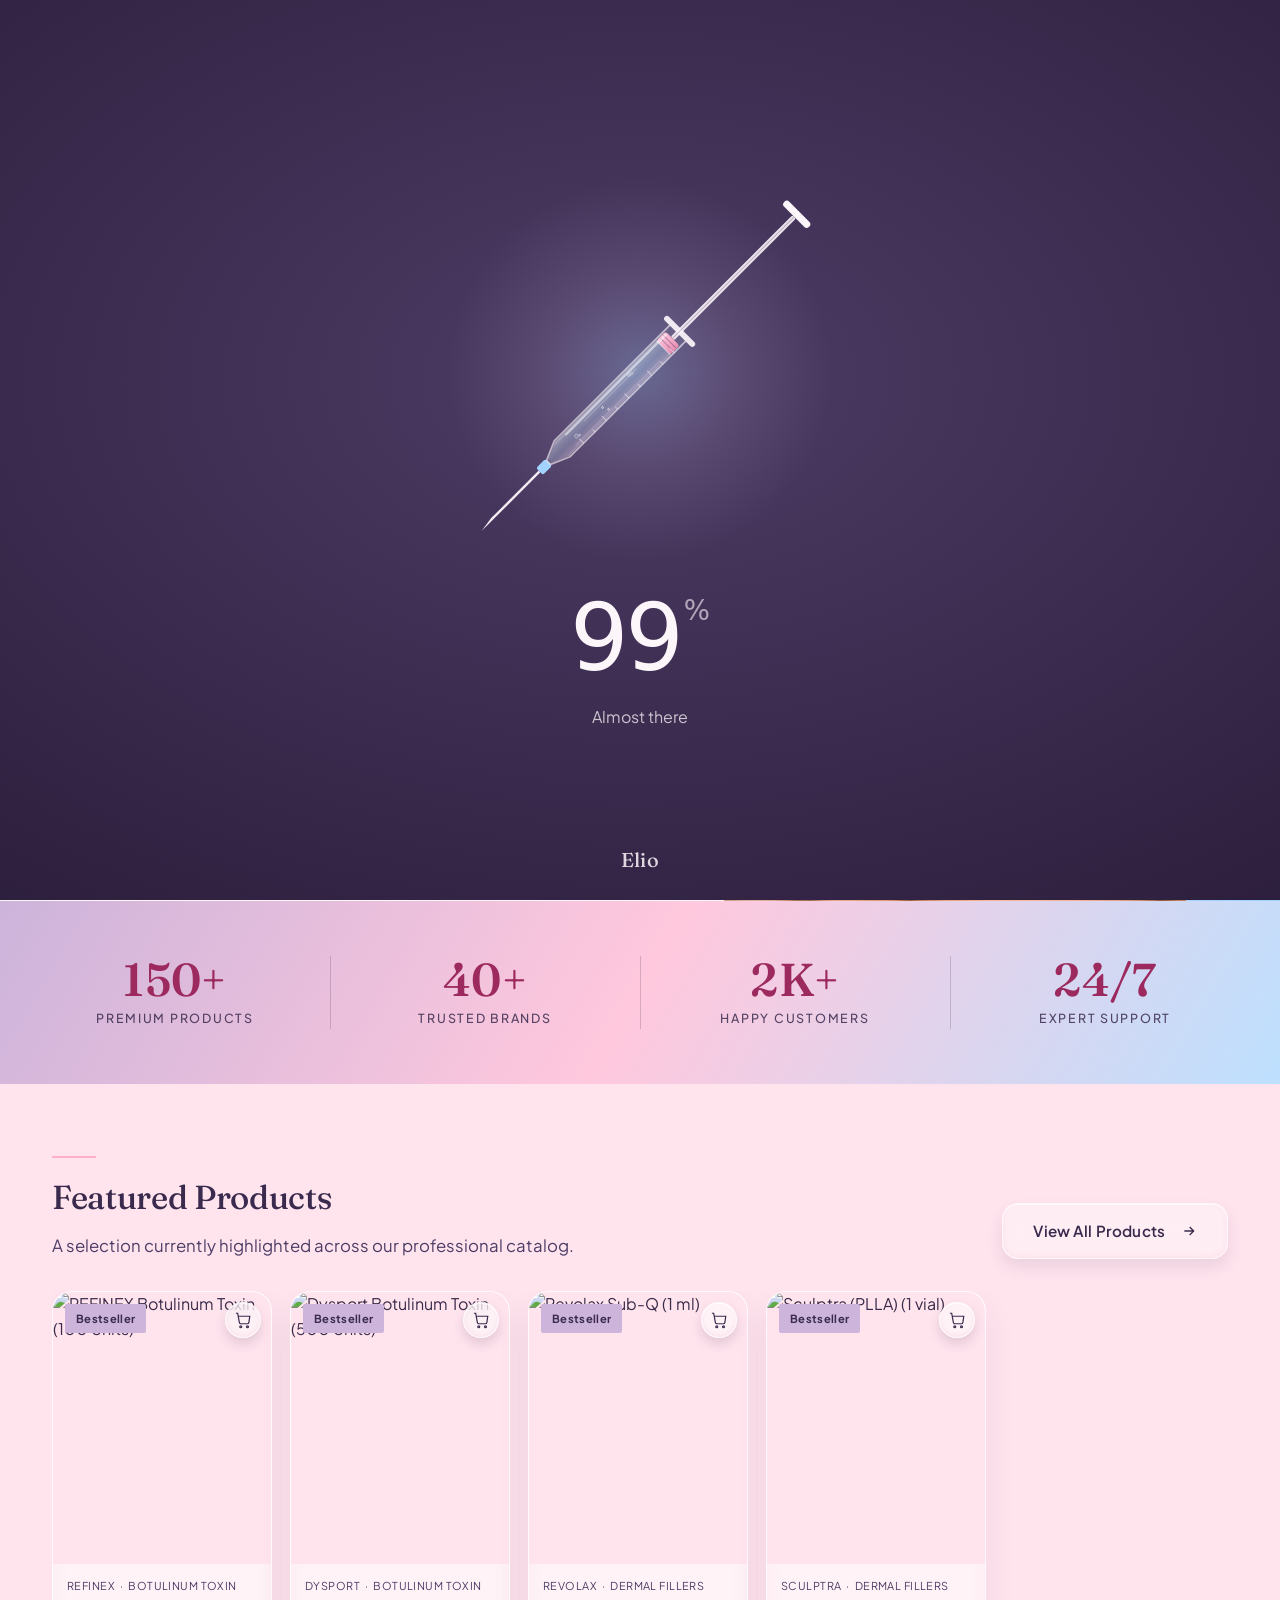
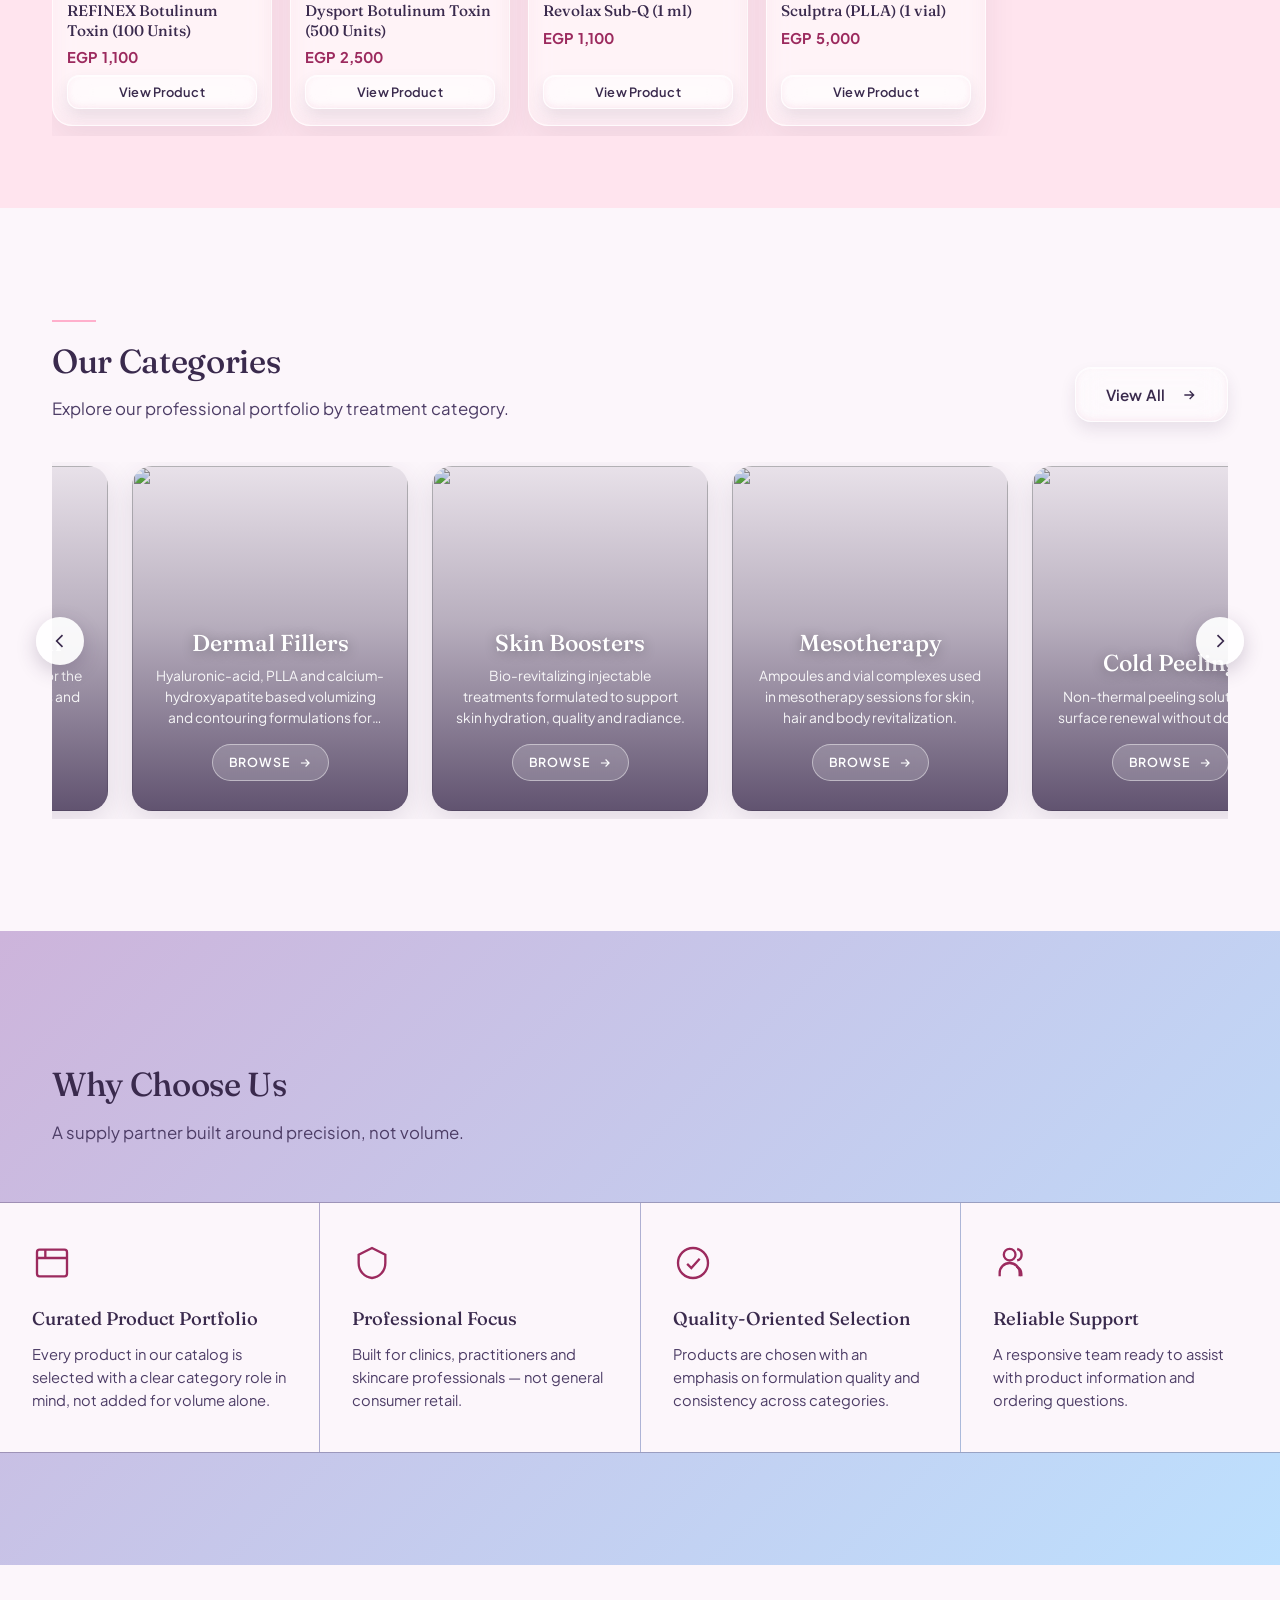
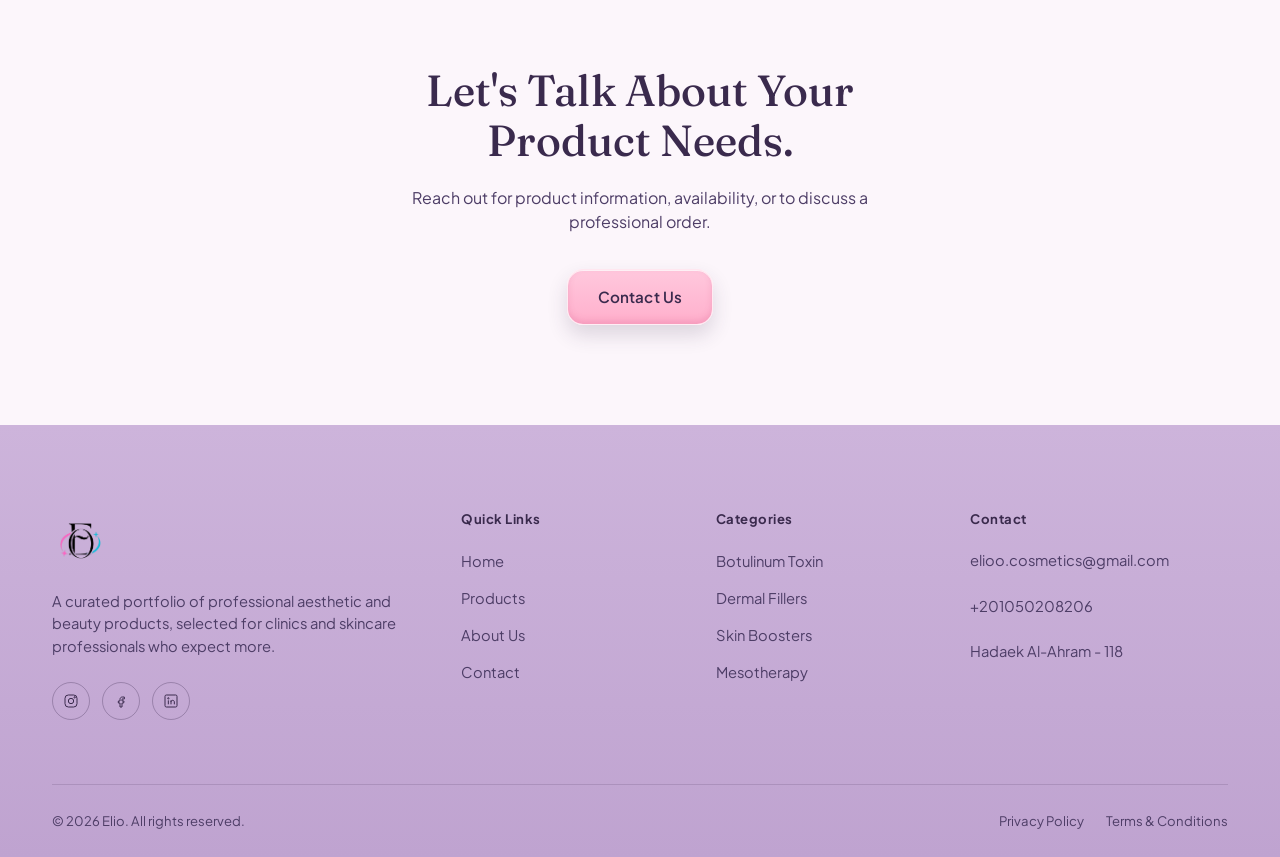
==== commit bc57ec52: "Add files via upload" ====
--- a/index.html
+++ b/index.html
@@ -2,6 +2,7 @@
 <html lang="en">
 <head>
 <meta charset="UTF-8">
+<meta name="referrer" content="no-referrer">
 <meta name="viewport" content="width=device-width, initial-scale=1.0">
 <title data-i18n="elio_elevating_aesthetic_excellence">Elio — Elevating Aesthetic Excellence</title>
 <meta name="description" content="Elio is a curated portfolio of professional aesthetic and beauty products for clinics and skincare professionals." data-i18n-content="elio_is_a_curated_portfolio_of">
@@ -15,6 +16,7 @@
 <link rel="stylesheet" href="css/responsive.css">
 <link rel="stylesheet" href="css/hero-split.css">
 <link rel="stylesheet" href="css/categories-carousel.css">
+<link rel="stylesheet" href="css/shop.css">
 <link rel="stylesheet" href="css/rtl.css">
 </head>
 <body>
@@ -40,7 +42,7 @@
       <button class="icon-btn js-open-search" aria-label="Search products" data-i18n-aria-label="search_products">
         <svg viewBox="0 0 24 24" fill="none" stroke="currentColor" stroke-width="1.6"><circle cx="11" cy="11" r="7"/><line x1="21" y1="21" x2="16.65" y2="16.65"/></svg>
       </button>
-      <a href="cart.html" class="icon-btn" aria-label="View cart" data-i18n-aria-label="view_cart">
+      <a href="#cart" class="icon-btn" role="button" aria-haspopup="dialog" aria-label="View cart" data-i18n-aria-label="view_cart">
         <svg viewBox="0 0 24 24" fill="none" stroke="currentColor" stroke-width="1.6"><circle cx="9" cy="21" r="1.3"/><circle cx="18" cy="21" r="1.3"/><path d="M2.5 3h2.4l2.3 12.4a2 2 0 002 1.6h8.6a2 2 0 002-1.6L21 7H6"/></svg>
         <span class="cart-count js-cart-count">0</span>
       </a>
@@ -250,6 +252,7 @@
 <script src="js/products.js"></script>
 <script src="js/products-ar.js"></script>
 <script src="js/app.js"></script>
+<script src="js/shop-ui.js"></script>
 <script src="js/filters.js"></script>
 <script src="js/search.js"></script>
 <script src="js/categories-carousel.js"></script>
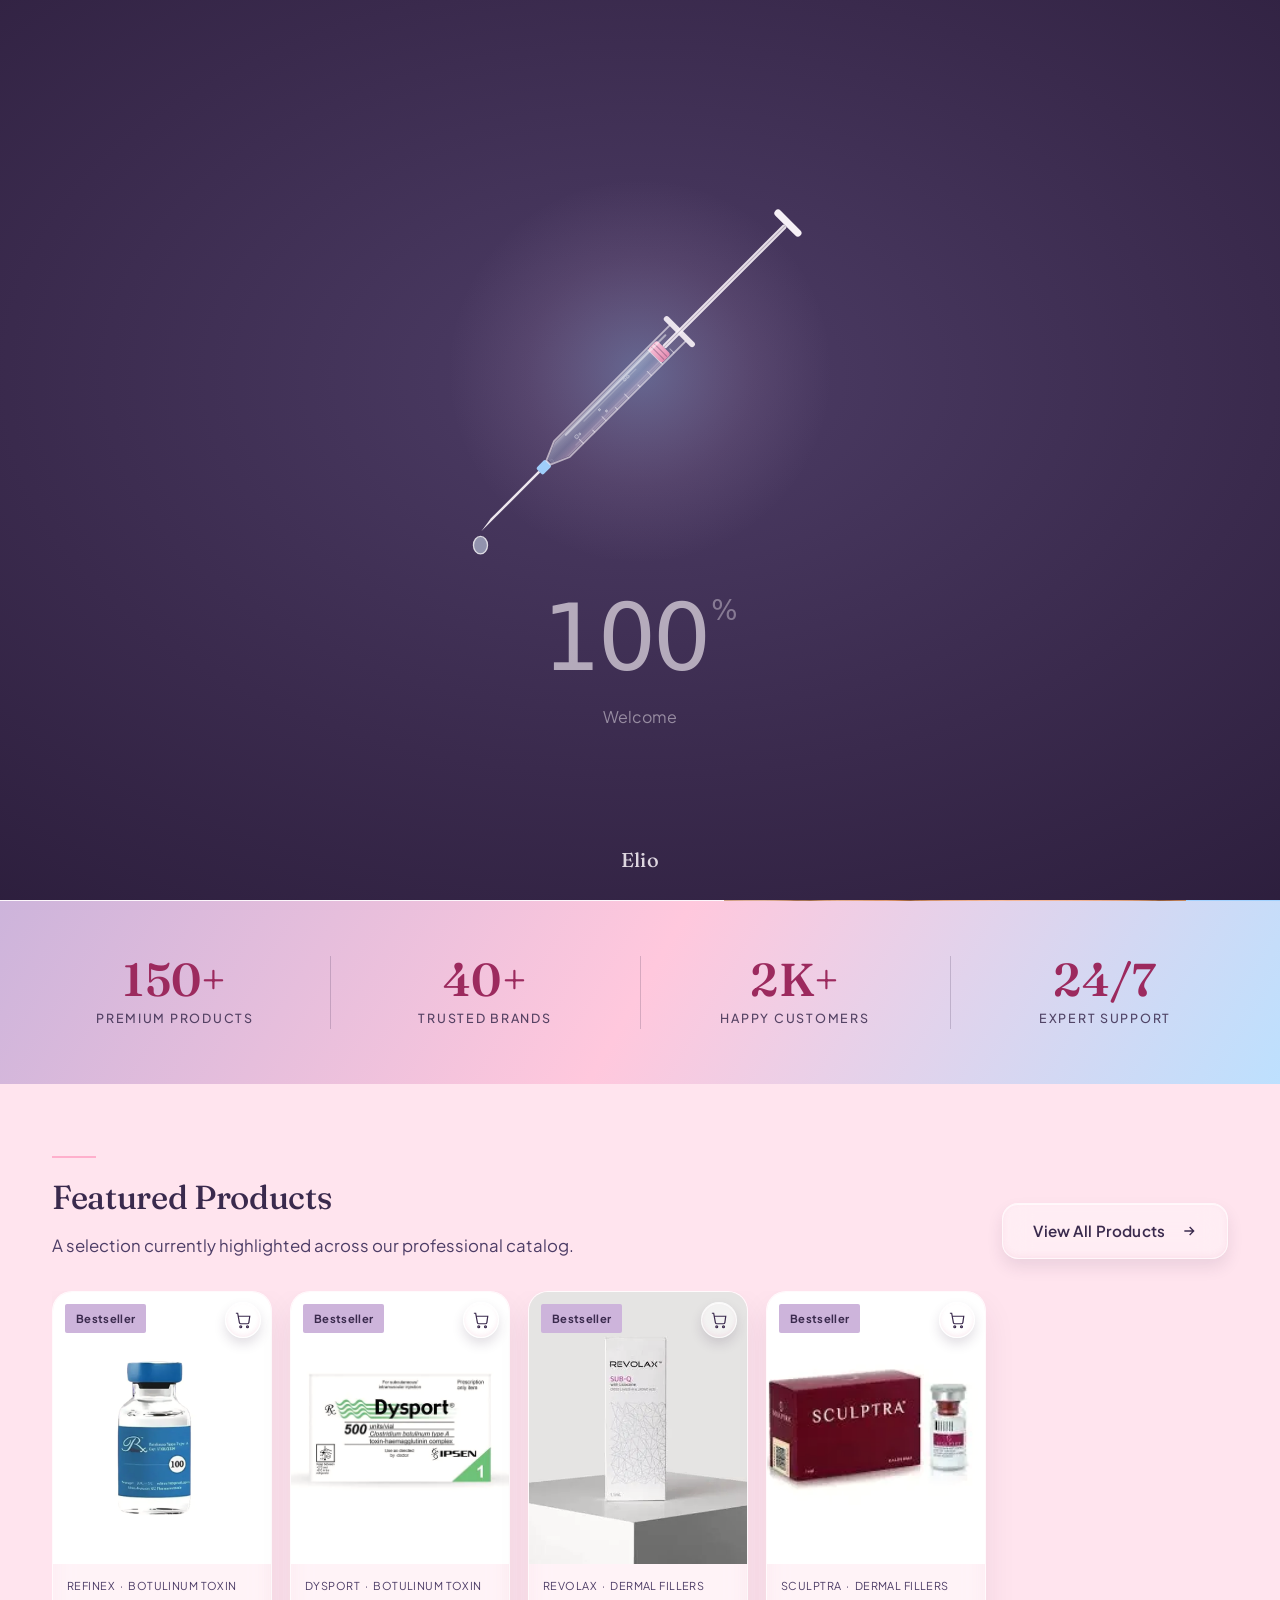
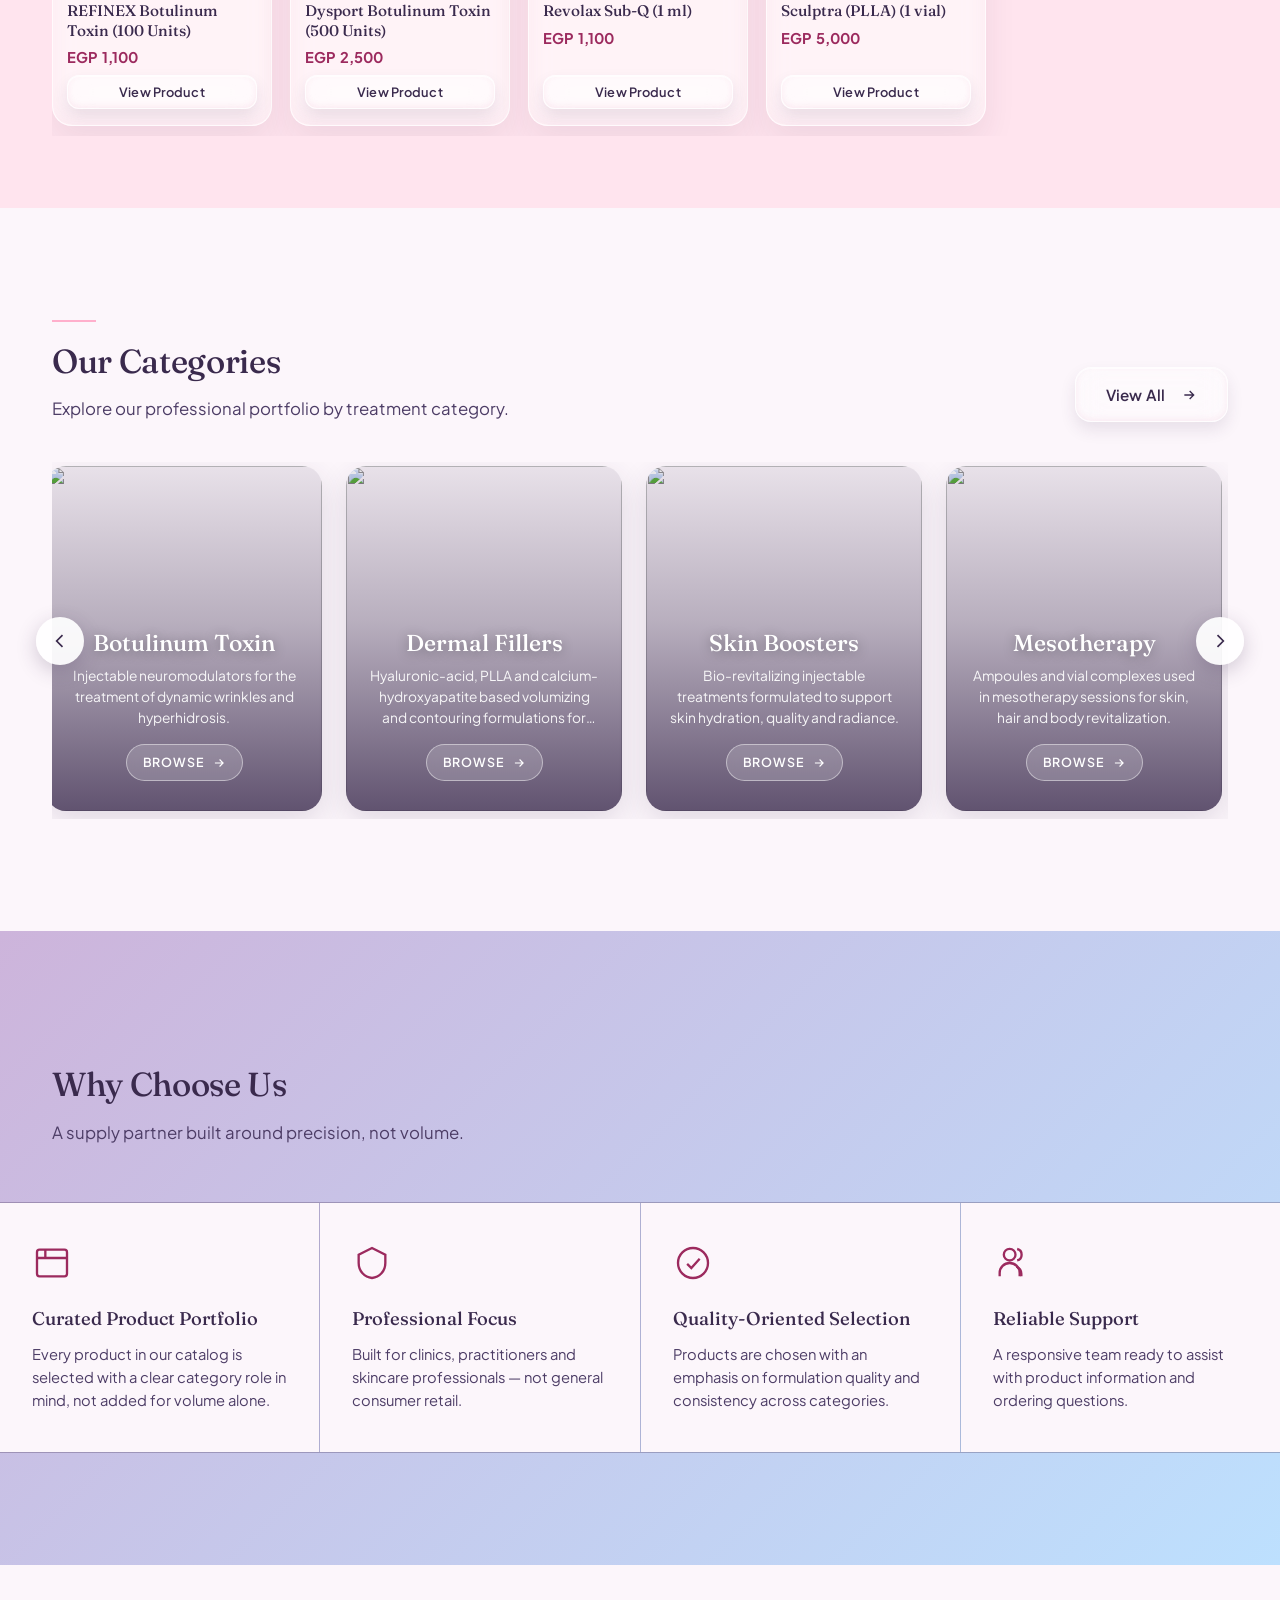
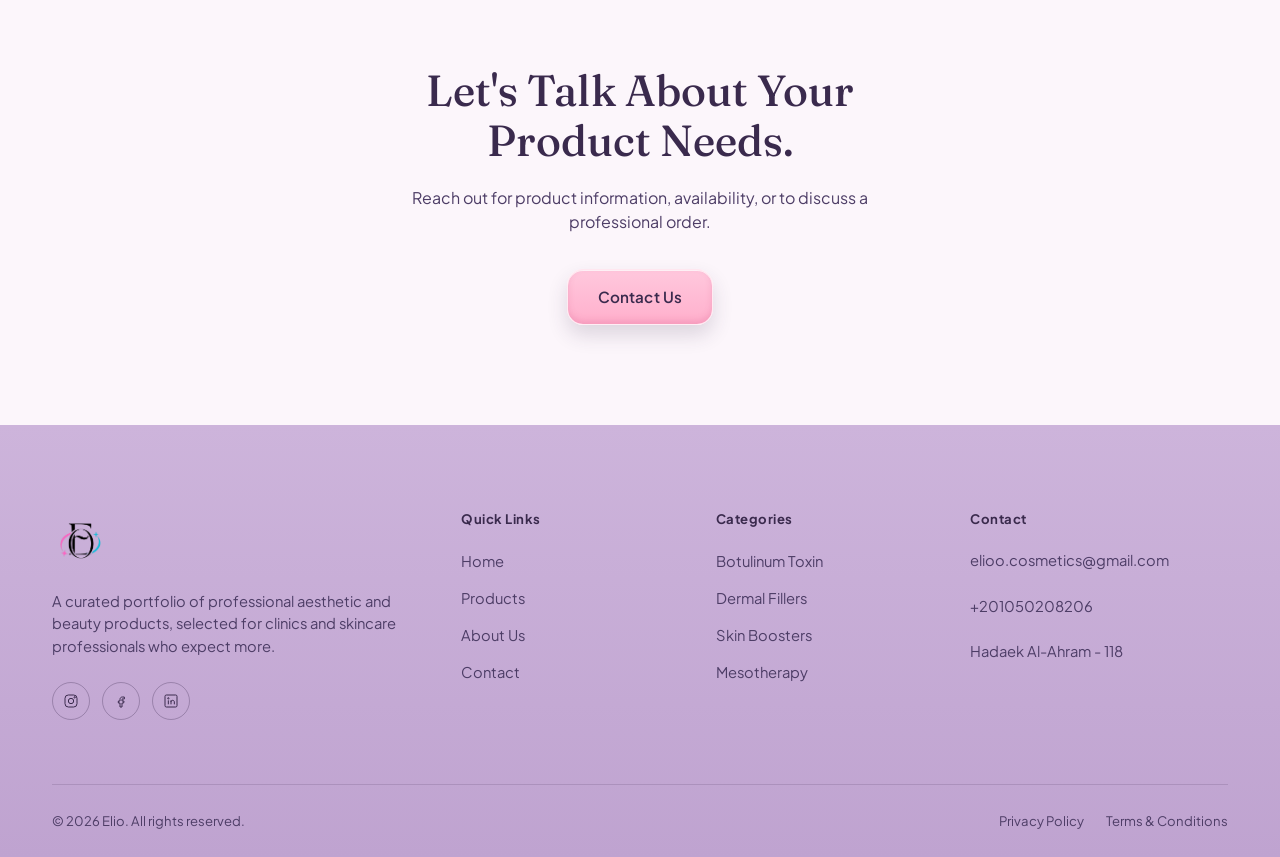
==== commit 029310bd: "Add files via upload" ====
--- a/index.html
+++ b/index.html
@@ -212,7 +212,7 @@
       <div class="footer-col">
         <h4 data-i18n="contact">Contact</h4>
         <address>
-          <a class="js-contact-email" href="mailto:elioo.cosmetics@gmail.com">elioo.cosmetics@gmail.com</a><br><br>
+          <a class="js-contact-email" href="mailto:sales@elioderma.com">sales@elioderma.com</a><br><br>
           <a class="js-contact-phone" href="tel:+201050208206">+201050208206</a><br><br>
           <span class="js-contact-location">Hadaek Al-Ahram - 118</span>
         </address>
--- a/css/shop.css
+++ b/css/shop.css
@@ -0,0 +1,261 @@
+/* =========================================================================
+   SHOP.CSS — Products page (elio-store layout, site palette)
+
+   Used only by products.html together with js/shop.js. Every class starts
+   with "es-" so nothing here can clash with the rest of the site.
+   Colours / fonts / radii all come from the tokens in style.css, so a
+   palette change there flows through. Logical properties (inline-start /
+   inline-end) make the whole thing work in Arabic (RTL) with no extra rules,
+   except the cart drawer which slides in from the opposite side.
+   ========================================================================= */
+
+.es-shop { padding: 48px 0 96px; }
+
+/* ---------- top bar: search · count · sort · filters button ---------- */
+.es-bar {
+  display: flex; flex-wrap: wrap; align-items: center; justify-content: space-between;
+  gap: 14px; margin-bottom: 24px;
+}
+.es-search { position: relative; flex: 1 1 280px; max-width: 420px; }
+.es-search svg {
+  position: absolute; inset-inline-start: 15px; top: 50%; transform: translateY(-50%);
+  width: 18px; height: 18px; color: var(--charcoal-soft); pointer-events: none;
+}
+.es-search input {
+  width: 100%; padding: 11px 18px; padding-inline-start: 44px;
+  border: 1px solid var(--taupe-line); border-radius: 999px;
+  background: var(--white); color: var(--charcoal); font: inherit; font-size: .95rem;
+}
+.es-tools { display: flex; align-items: center; gap: 14px; flex-wrap: wrap; }
+.es-count { color: var(--charcoal-soft); font-size: .92rem; }
+.es-sort { display: flex; align-items: center; gap: 8px; font-size: .9rem; color: var(--charcoal-soft); }
+
+.es-shop select,
+.es-shop input[type="number"] {
+  padding: 9px 12px; border: 1px solid var(--taupe-line); border-radius: 10px;
+  background: var(--white); color: var(--charcoal); font: inherit; font-size: .9rem;
+}
+.es-shop select:focus-visible,
+.es-shop input:focus-visible,
+.es-btn:focus-visible, .es-add:focus-visible, .es-thumb:focus-visible, .es-name:focus-visible,
+.es-drawer button:focus-visible, .es-modal button:focus-visible {
+  outline: 2px solid var(--accent-dark); outline-offset: 2px;
+}
+
+/* ---------- small pill buttons ---------- */
+.es-btn {
+  display: inline-flex; align-items: center; justify-content: center;
+  padding: 11px 24px; border-radius: 999px; border: 1px solid transparent;
+  font-weight: 600; font-size: .92rem; transition: background .2s var(--ease), color .2s var(--ease);
+}
+.es-btn--ghost { background: transparent; border-color: var(--accent); color: var(--accent-dark); }
+.es-btn--ghost:hover { background: var(--accent); color: var(--charcoal); }
+.es-btn--small { padding: 8px 16px; font-size: .88rem; }
+.es-filter-toggle { display: none; }
+
+/* ---------- layout ---------- */
+.es-layout { display: grid; grid-template-columns: 250px 1fr; gap: 32px; align-items: start; }
+
+.es-filters {
+  background: var(--white); border: 1px solid var(--taupe-line); border-radius: var(--radius-card);
+  padding: 20px; position: sticky; top: calc(var(--header-h) + 16px);
+  max-height: calc(100vh - var(--header-h) - 32px); overflow: auto;
+}
+.es-fblock { margin-bottom: 20px; }
+.es-fblock h3 { font-family: var(--font-display); font-size: 1.1rem; font-weight: 560; margin-bottom: 8px; }
+.es-check { display: flex; align-items: center; gap: 8px; padding: 4px 0; font-size: .9rem; cursor: pointer; }
+.es-check input { accent-color: var(--accent-dark); flex: none; }
+.es-check .es-c { margin-inline-start: auto; color: var(--charcoal-soft); font-size: .78rem; }
+.es-pricerow { display: flex; align-items: center; gap: 8px; }
+.es-pricerow input { width: 100%; min-width: 0; }
+.es-brands { max-height: 220px; overflow: auto; }
+
+/* ---------- product grid + cards ---------- */
+.es-grid { display: grid; grid-template-columns: repeat(auto-fill, minmax(220px, 1fr)); gap: 18px; }
+
+.es-card {
+  background: var(--white); border: 1px solid var(--taupe-line); border-radius: var(--radius-card);
+  overflow: hidden; display: flex; flex-direction: column;
+  transition: box-shadow .2s var(--ease), transform .2s var(--ease);
+}
+.es-card:hover { box-shadow: 0 14px 30px rgba(58, 42, 77, .12); transform: translateY(-2px); }
+
+.es-thumb {
+  position: relative; display: block; width: 100%; aspect-ratio: 1 / 1; padding: 0; border: 0;
+  border-bottom: 1px solid var(--taupe-line); background: var(--white); cursor: pointer; overflow: hidden;
+}
+.es-thumb > img { width: 100%; height: 100%; object-fit: contain; }
+
+.es-tagrow {
+  position: absolute; top: 10px; inset-inline: 10px; display: flex; flex-wrap: wrap; gap: 4px;
+  pointer-events: none;
+}
+.es-tag {
+  font-size: .68rem; font-weight: 700; text-transform: uppercase; letter-spacing: .06em;
+  background: var(--charcoal); color: var(--white); padding: 3px 10px; border-radius: 999px;
+}
+.es-tag--best { background: var(--accent); color: var(--charcoal); }
+
+.es-body { padding: 14px 16px 16px; display: flex; flex-direction: column; gap: 4px; flex: 1; }
+.es-brand { font-size: .72rem; font-weight: 600; letter-spacing: .1em; text-transform: uppercase; color: var(--accent-dark); }
+.es-name {
+  background: none; border: 0; padding: 0; text-align: start; cursor: pointer;
+  font: inherit; font-weight: 600; font-size: .95rem; line-height: 1.35; color: var(--charcoal);
+}
+.es-name:hover { color: var(--accent-dark); }
+.es-sub { font-size: .8rem; color: var(--charcoal-soft); }
+.es-priceline {
+  margin-top: auto; padding-top: 12px; display: flex; flex-wrap: wrap;
+  justify-content: space-between; align-items: center; gap: 8px;
+}
+.es-price { font-weight: 700; color: var(--accent-dark); }
+.es-price--request { font-weight: 500; font-style: italic; color: var(--charcoal-soft); }
+.es-add {
+  background: var(--charcoal); color: var(--white); border: 0; border-radius: 999px;
+  padding: 9px 16px; font-size: .82rem; font-weight: 600; transition: background .2s var(--ease);
+}
+.es-add:hover { background: var(--accent-dark); }
+
+.es-empty { text-align: center; color: var(--charcoal-soft); padding: 56px 0; }
+.es-empty__title { font-family: var(--font-display); font-size: 1.3rem; color: var(--charcoal); margin-bottom: 6px; }
+.es-more { text-align: center; margin: 32px 0 0; }
+
+/* image failed to load -> neutral vial icon instead of a broken-image glyph */
+.es-media.is-broken > img { display: none; }
+.es-media.is-broken {
+  background: var(--white) center 42% / 34% no-repeat
+    url("data:image/svg+xml,%3Csvg xmlns='http://www.w3.org/2000/svg' viewBox='0 0 24 24' fill='none' stroke='%23b9a8c8' stroke-width='1.1' stroke-linecap='round' stroke-linejoin='round'%3E%3Cpath d='M9 3h6M10 3v4l-3 4v8a2 2 0 002 2h6a2 2 0 002-2v-8l-3-4V3'/%3E%3Cpath d='M7 14h10'/%3E%3C/svg%3E");
+}
+
+/* ---------- discount progress (cart drawer) ---------- */
+.es-prog { margin-bottom: 14px; padding: 12px 14px; border-radius: 12px; background: var(--accent-tint); }
+.es-prog__msg { margin: 0 0 8px; font-size: .86rem; font-weight: 600; color: var(--charcoal); }
+.es-prog__bar { height: 8px; border-radius: 999px; background: var(--white); overflow: hidden; }
+.es-prog__bar span { display: block; height: 100%; border-radius: inherit; background: var(--accent-dark); transition: width .35s var(--ease); }
+.es-prog.is-done .es-prog__msg { color: var(--accent-dark); }
+
+/* ---------- share row (product pop-up) ---------- */
+.es-share { display: flex; flex-wrap: wrap; align-items: center; gap: 8px; margin-top: 16px; padding-top: 14px; border-top: 1px solid var(--taupe-line); font-size: .85rem; color: var(--charcoal-soft); }
+.es-sharebtn {
+  display: inline-flex; align-items: center; padding: 6px 14px; border-radius: 999px;
+  border: 1px solid var(--taupe-line); background: var(--white); color: var(--charcoal);
+  font: inherit; font-size: .82rem; font-weight: 600; cursor: pointer;
+}
+.es-sharebtn:hover { border-color: var(--accent-dark); color: var(--accent-dark); }
+.es-sharebtn:focus-visible { outline: 2px solid var(--accent-dark); outline-offset: 2px; }
+
+/* ---------- checkout details form (inside the cart drawer) ---------- */
+.es-note--top { margin: 12px 0 14px; }
+.es-field { margin-bottom: 14px; }
+.es-field label { display: block; font-size: .85rem; font-weight: 600; margin-bottom: 5px; color: var(--charcoal); }
+.es-req { color: var(--accent-dark); }
+.es-opt { font-weight: 400; color: var(--charcoal-soft); }
+.es-field input, .es-field textarea {
+  width: 100%; padding: 10px 14px; border: 1px solid var(--taupe-line); border-radius: 12px;
+  background: var(--white); color: var(--charcoal); font: inherit; font-size: .95rem; resize: vertical;
+}
+.es-field input:focus-visible, .es-field textarea:focus-visible { outline: 2px solid var(--accent-dark); outline-offset: 1px; }
+.es-field [aria-invalid="true"] { border-color: var(--error, #B3261E); }
+.es-field input[type="tel"], .es-field input[type="email"] { direction: ltr; text-align: start; }
+[dir="rtl"] .es-field input[type="tel"], [dir="rtl"] .es-field input[type="email"] { text-align: right; }
+.es-err { margin: 5px 0 0; font-size: .8rem; color: var(--error, #B3261E); }
+
+/* ---------- overlay · cart drawer · product modal · toast ---------- */
+.es-overlay { position: fixed; inset: 0; background: rgba(58, 42, 77, .45); z-index: 900; }
+.es-shop [hidden], .es-drawer [hidden], .es-overlay[hidden], .es-modal[hidden] { display: none !important; }
+
+.es-drawer {
+  position: fixed; top: 0; bottom: 0; inset-inline-end: 0; width: min(420px, 100%);
+  background: var(--white); z-index: 910; display: flex; flex-direction: column;
+  transform: translateX(100%); visibility: hidden;
+  transition: transform .28s var(--ease), visibility 0s linear .28s;
+  box-shadow: -8px 0 30px rgba(58, 42, 77, .16);
+}
+[dir="rtl"] .es-drawer { transform: translateX(-100%); box-shadow: 8px 0 30px rgba(58, 42, 77, .16); }
+.es-drawer.is-open, [dir="rtl"] .es-drawer.is-open { transform: none; visibility: visible; transition-delay: 0s; }
+
+.es-drawer__head { display: flex; justify-content: space-between; align-items: center; padding: 16px 20px; border-bottom: 1px solid var(--taupe-line); }
+.es-drawer__head h2 { font-family: var(--font-display); font-weight: 560; font-size: 1.5rem; }
+.es-x {
+  background: none; border: 0; width: 36px; height: 36px; border-radius: 50%;
+  font-size: 1.5rem; line-height: 1; color: var(--charcoal);
+}
+.es-x:hover { background: var(--accent-tint); }
+.es-drawer__body { flex: 1; overflow: auto; padding: 8px 20px; }
+.es-drawer__foot { padding: 16px 20px 20px; border-top: 1px solid var(--taupe-line); }
+.es-cart-empty { text-align: center; color: var(--charcoal-soft); padding: 56px 0; }
+
+.es-line { display: grid; grid-template-columns: 60px 1fr auto; gap: 12px; align-items: center; padding: 14px 0; border-bottom: 1px solid var(--taupe-line); }
+.es-line__img { width: 60px; height: 60px; border: 1px solid var(--taupe-line); border-radius: 10px; background: var(--white); overflow: hidden; }
+.es-line__img img { width: 100%; height: 100%; object-fit: contain; }
+.es-line__name { font-size: .88rem; font-weight: 600; line-height: 1.3; }
+.es-line__unit { font-size: .82rem; color: var(--charcoal-soft); }
+.es-line__end { text-align: end; }
+.es-rm { background: none; border: 0; padding: 0; margin-top: 6px; font-size: .78rem; color: var(--charcoal-soft); text-decoration: underline; cursor: pointer; }
+.es-rm:hover { color: var(--accent-dark); }
+
+.es-qty { display: inline-flex; align-items: center; border: 1px solid var(--taupe-line); border-radius: 999px; margin-top: 6px; }
+.es-qty button { background: none; border: 0; width: 30px; height: 30px; font-size: 1.05rem; color: var(--charcoal); }
+.es-qty button:hover { color: var(--accent-dark); }
+.es-qty span { min-width: 26px; text-align: center; font-size: .9rem; font-variant-numeric: tabular-nums; }
+
+.es-totalrow { display: flex; justify-content: space-between; gap: 12px; margin-bottom: 10px; font-size: 1.05rem; }
+.es-totalrow--sub { font-size: .92rem; color: var(--charcoal-soft); }
+.es-note { font-size: .8rem; color: var(--charcoal-soft); margin: 0 0 12px; }
+.es-linkbtn { display: block; width: 100%; margin-top: 12px; background: none; border: 0; color: var(--charcoal-soft); font-size: .88rem; text-decoration: underline; text-align: center; cursor: pointer; }
+.es-linkbtn:hover { color: var(--accent-dark); }
+
+.es-modal { position: fixed; inset: 0; z-index: 920; display: grid; place-items: center; padding: 16px; background: rgba(58, 42, 77, .5); }
+.es-modal__card {
+  position: relative; background: var(--white); border-radius: var(--radius-card);
+  width: 100%; max-width: 900px; max-height: 92vh; overflow: auto;
+  display: grid; grid-template-columns: 1fr 1fr;
+}
+.es-modal__x { position: absolute; top: 12px; inset-inline-end: 12px; z-index: 2; background: var(--white); box-shadow: 0 2px 8px rgba(58, 42, 77, .18); }
+.es-modal__media { background: var(--white); border-inline-end: 1px solid var(--taupe-line); padding: 24px; display: flex; flex-direction: column; justify-content: center; gap: 14px; min-height: 320px; }
+.es-modal__media > img { width: 100%; max-height: 420px; object-fit: contain; }
+.es-thumbs { display: flex; gap: 8px; flex-wrap: wrap; justify-content: center; }
+.es-thumbsm { width: 56px; height: 56px; padding: 2px; border: 1px solid var(--taupe-line); border-radius: 10px; background: var(--white); cursor: pointer; }
+.es-thumbsm.is-active { border-color: var(--accent-dark); }
+.es-thumbsm img { width: 100%; height: 100%; object-fit: contain; }
+
+.es-modal__info { padding: 32px 28px; }
+.es-modal__info h2 { font-family: var(--font-display); font-weight: 560; font-size: 1.7rem; line-height: 1.25; margin: 6px 0 6px; }
+.es-modal__price { font-size: 1.4rem; font-weight: 700; color: var(--accent-dark); margin: 12px 0; }
+.es-modal__price--request { font-size: 1.05rem; font-weight: 500; font-style: italic; color: var(--charcoal-soft); }
+.es-desc { color: var(--charcoal-soft); font-size: .94rem; }
+.es-tags { display: flex; flex-wrap: wrap; gap: 6px; margin: 14px 0; }
+.es-tags span { font-size: .75rem; color: var(--charcoal-soft); background: var(--ivory); border: 1px solid var(--taupe-line); border-radius: 999px; padding: 3px 11px; }
+.es-pro { font-size: .8rem; color: var(--charcoal-soft); margin: 4px 0 0; }
+.es-buy { display: flex; align-items: center; gap: 14px; flex-wrap: wrap; margin-top: 18px; }
+.es-buy .es-qty { margin-top: 0; }
+.es-info-link { display: inline-block; margin-top: 16px; font-size: .88rem; color: var(--accent-dark); text-decoration: underline; }
+
+.es-toast {
+  position: fixed; bottom: 24px; left: 50%; transform: translate(-50%, 20px);
+  background: var(--charcoal); color: var(--white); padding: 10px 22px; border-radius: 999px;
+  font-size: .9rem; opacity: 0; pointer-events: none; transition: opacity .25s, transform .25s; z-index: 930;
+}
+.es-toast.is-show { opacity: 1; transform: translate(-50%, 0); }
+
+/* ---------- responsive ---------- */
+@media (max-width: 860px) {
+  .es-shop { padding: 32px 0 72px; }
+  .es-layout { grid-template-columns: 1fr; }
+  .es-filter-toggle { display: inline-flex; }
+  .es-filters { display: none; position: static; max-height: none; }
+  .es-filters.is-open { display: block; }
+  .es-search { max-width: none; flex-basis: 100%; }
+  .es-grid { grid-template-columns: repeat(2, 1fr); gap: 12px; }
+  .es-modal__card { grid-template-columns: 1fr; }
+  .es-modal__media { border-inline-end: 0; border-bottom: 1px solid var(--taupe-line); min-height: 220px; }
+  .es-modal__info { padding: 22px 20px 26px; }
+}
+@media (max-width: 420px) {
+  .es-add { padding: 8px 12px; }
+  .es-body { padding: 12px; }
+}
+@media (prefers-reduced-motion: reduce) {
+  .es-card, .es-drawer, .es-toast, .es-prog__bar span { transition: none; }
+  .es-card:hover { transform: none; }
+}
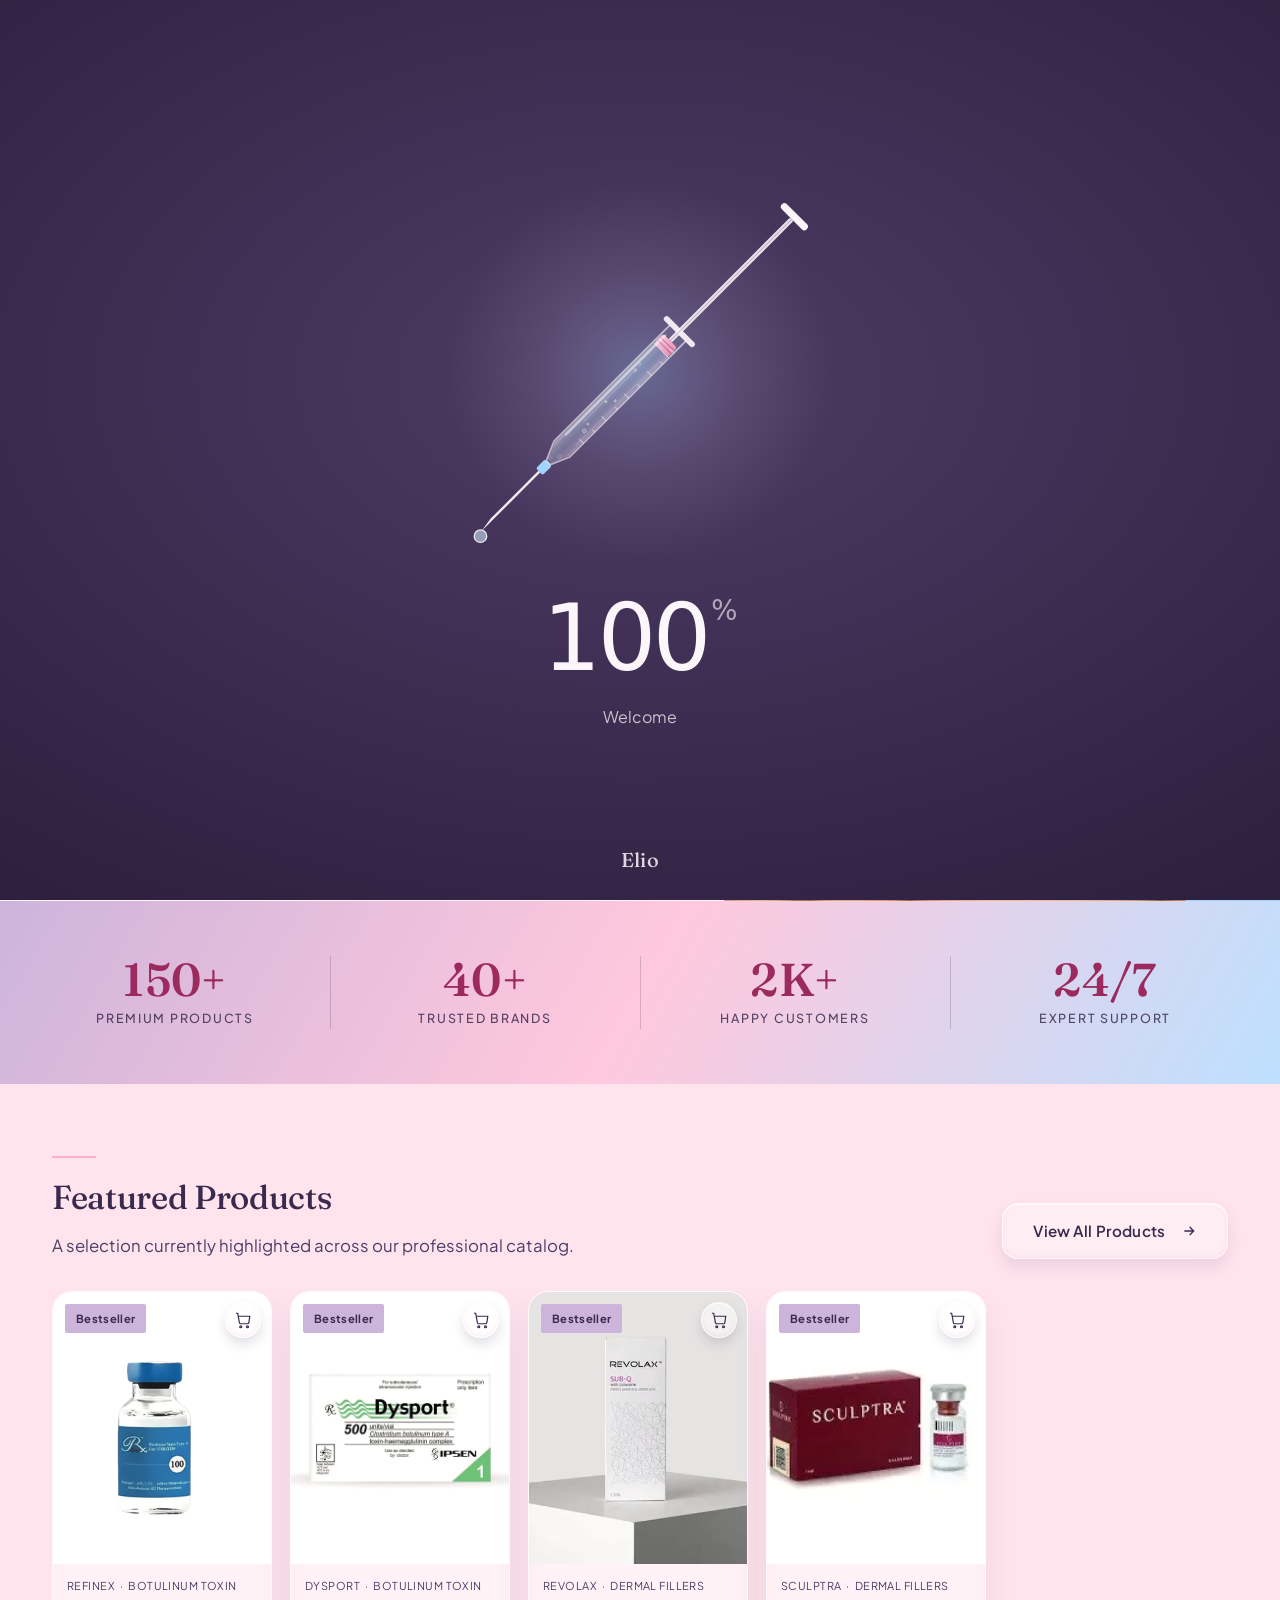
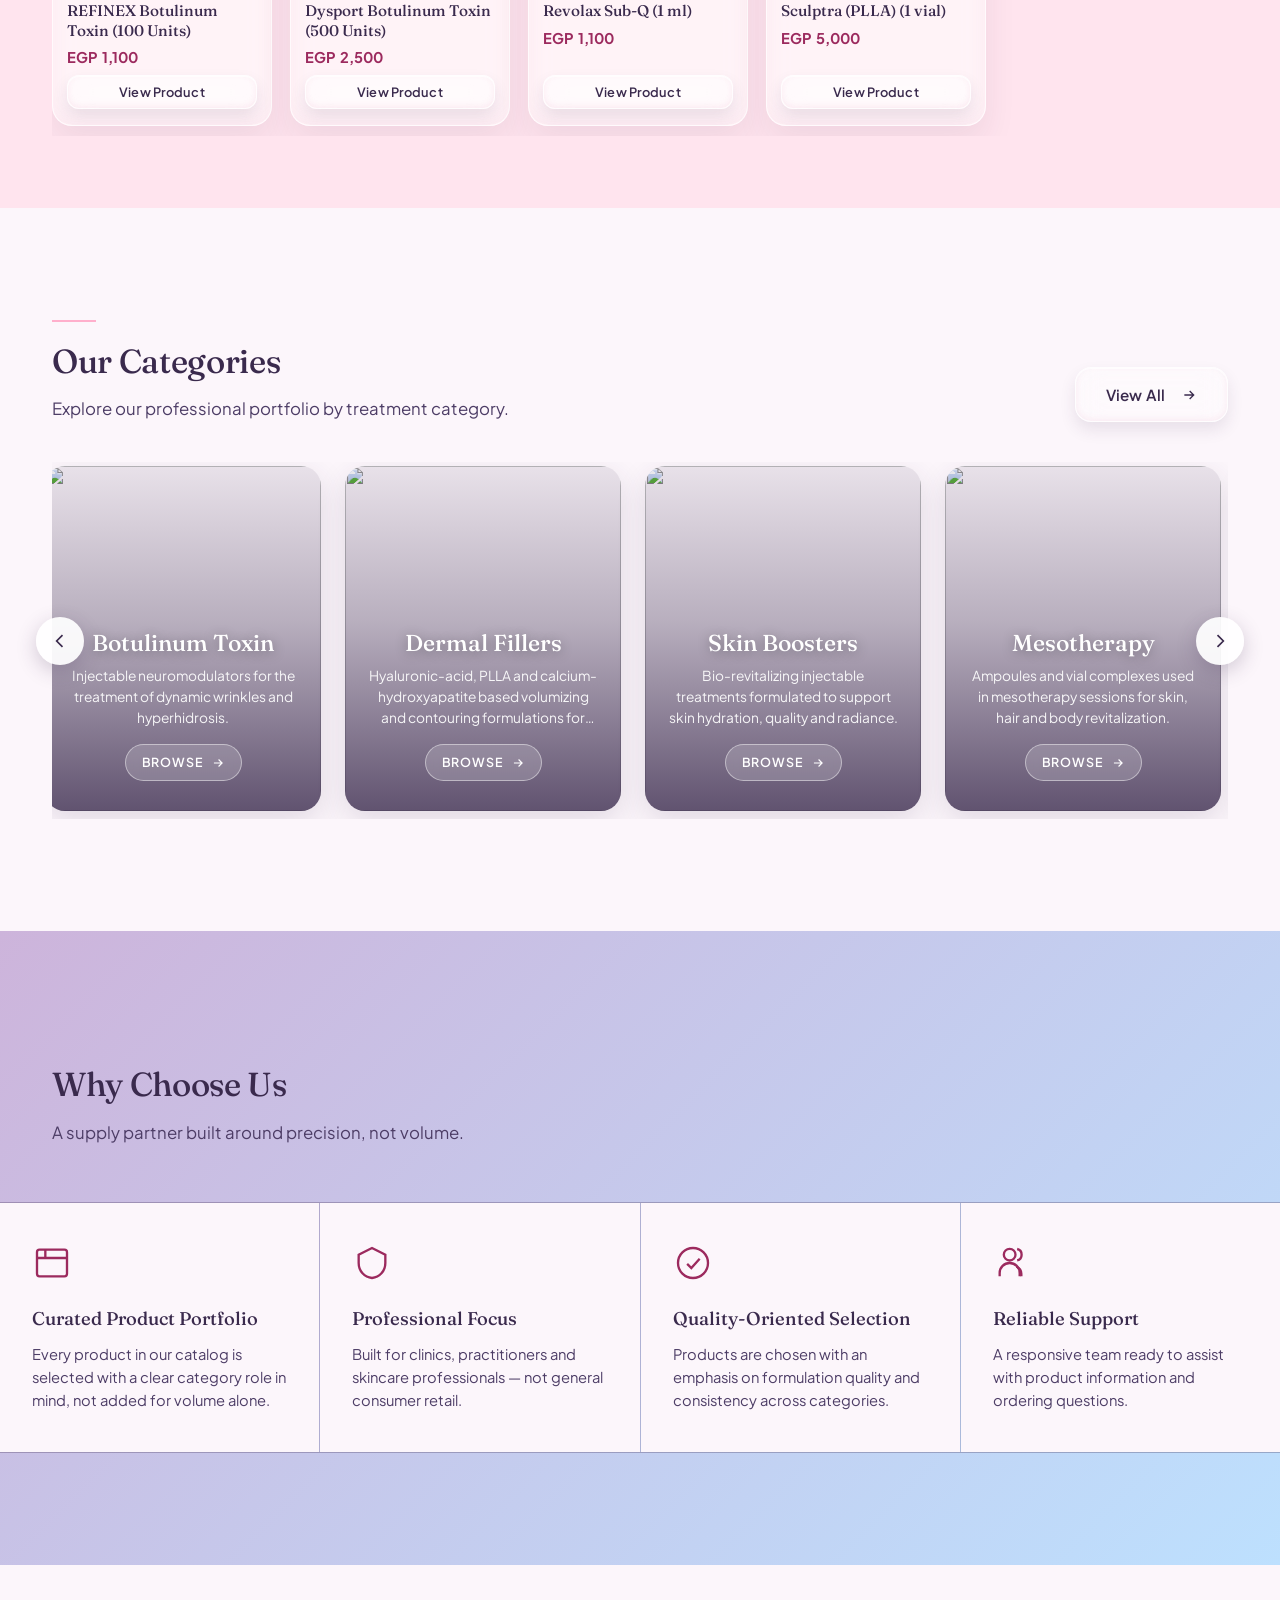
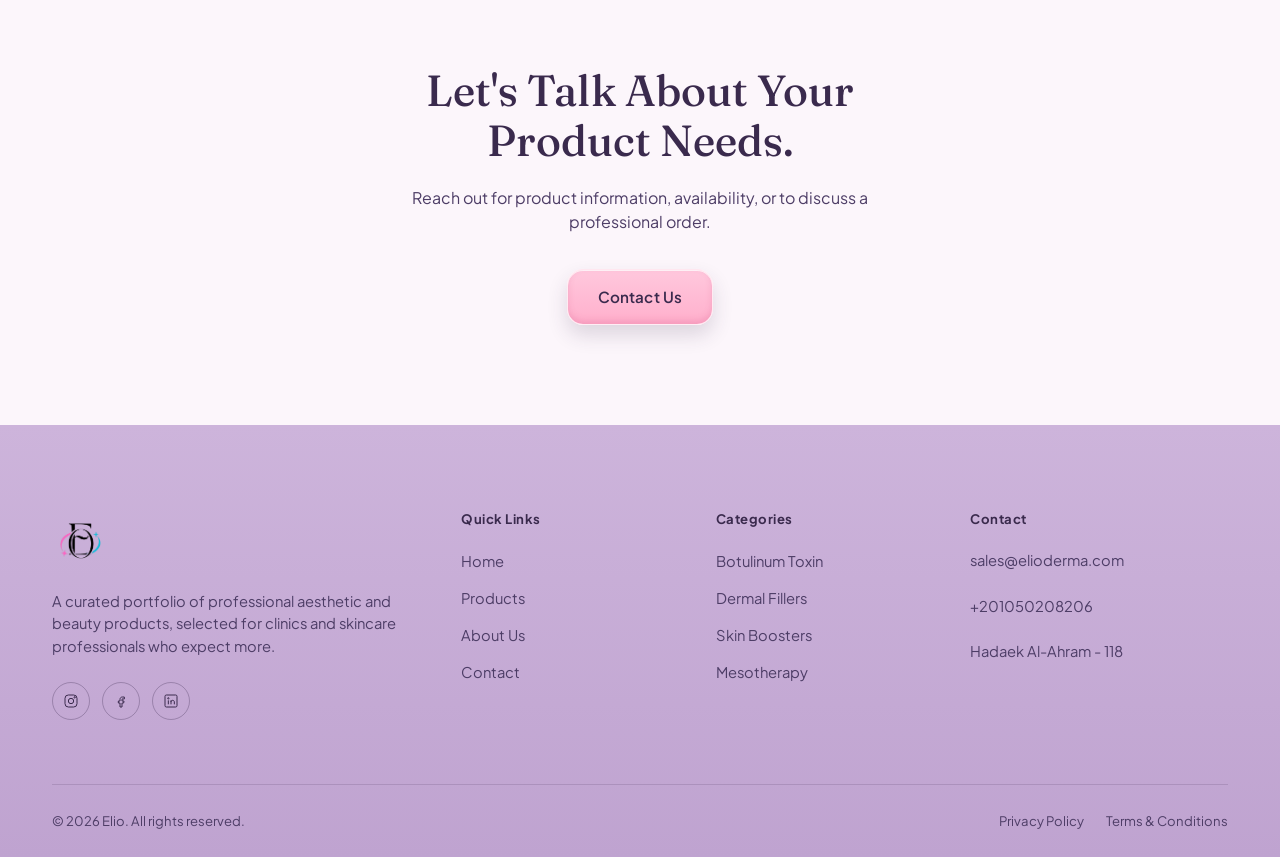
==== commit f29e365f: "Add files via upload" ====
--- a/index.html
+++ b/index.html
@@ -251,6 +251,8 @@
 <script src="js/prices.js"></script>
 <script src="js/products.js"></script>
 <script src="js/products-ar.js"></script>
+<script src="js/firebase-config.js"></script>
+<script src="js/live-data.js"></script>
 <script src="js/app.js"></script>
 <script src="js/shop-ui.js"></script>
 <script src="js/filters.js"></script>
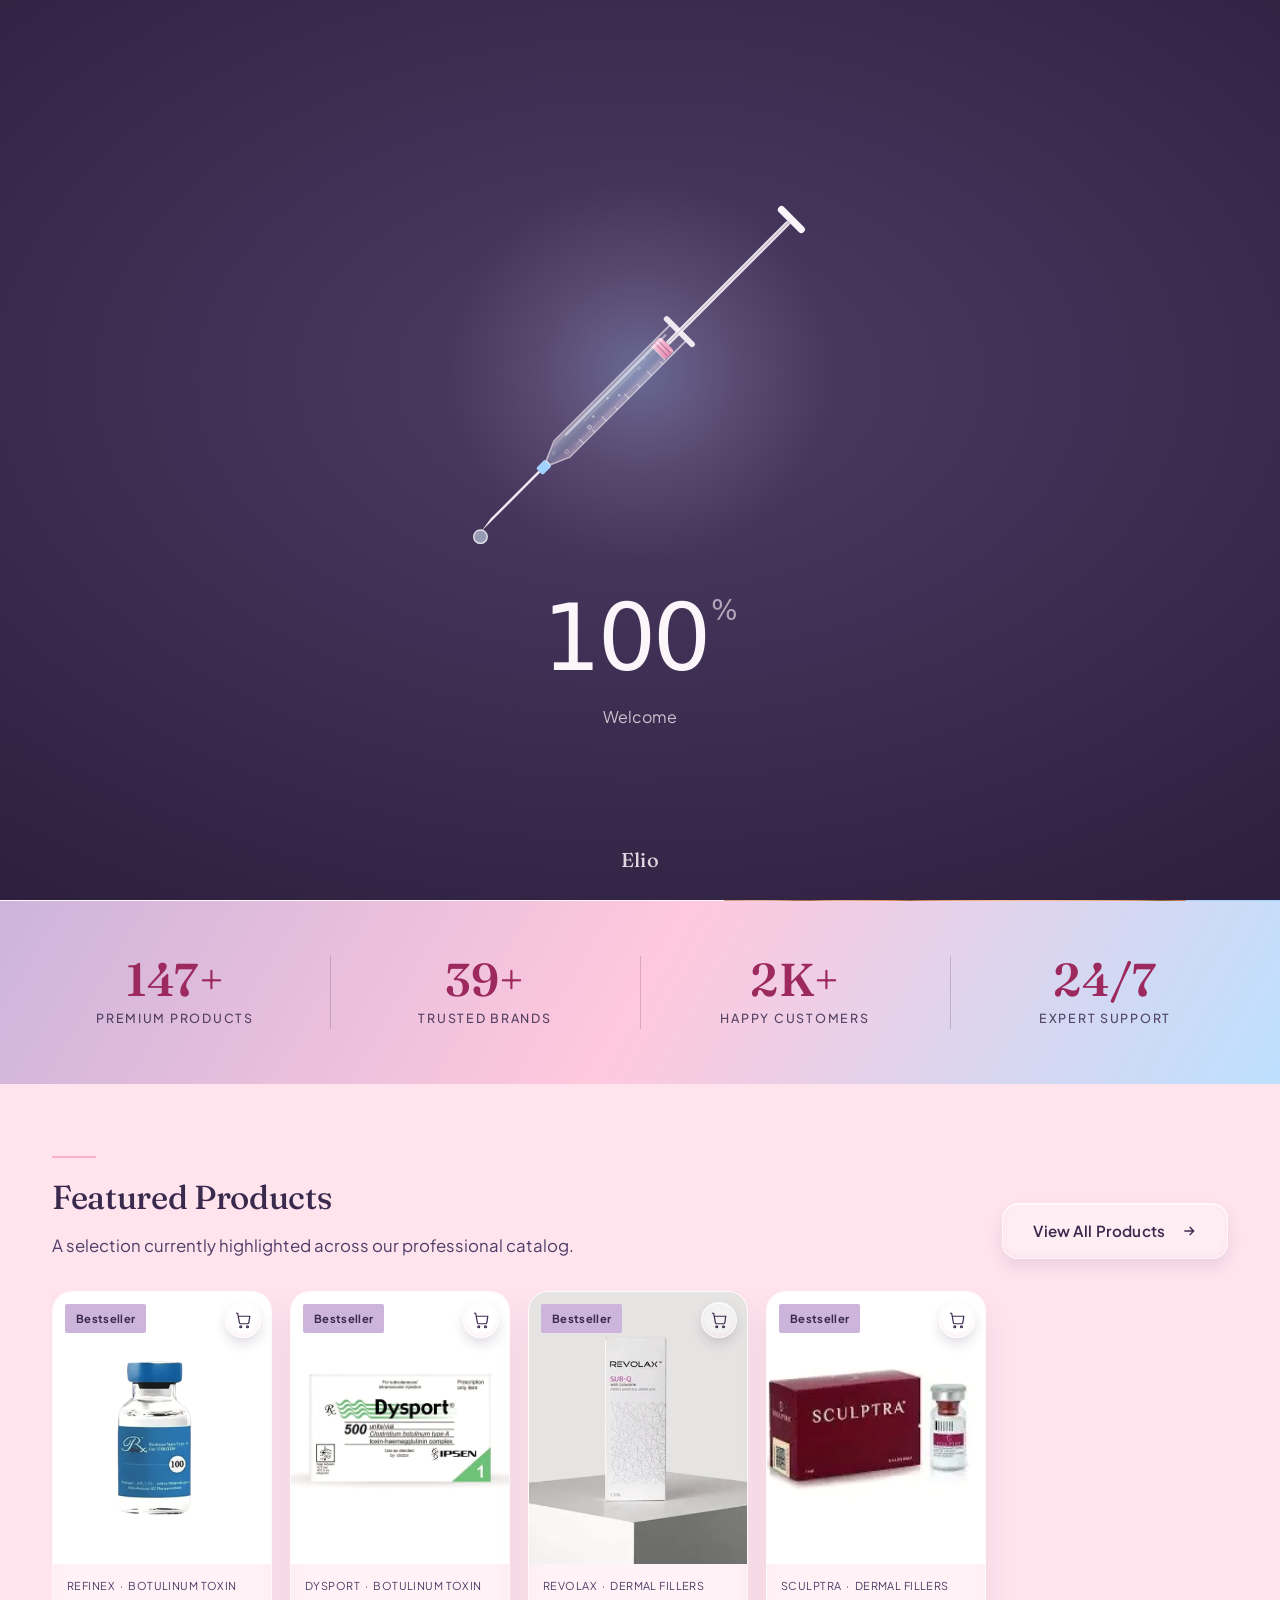
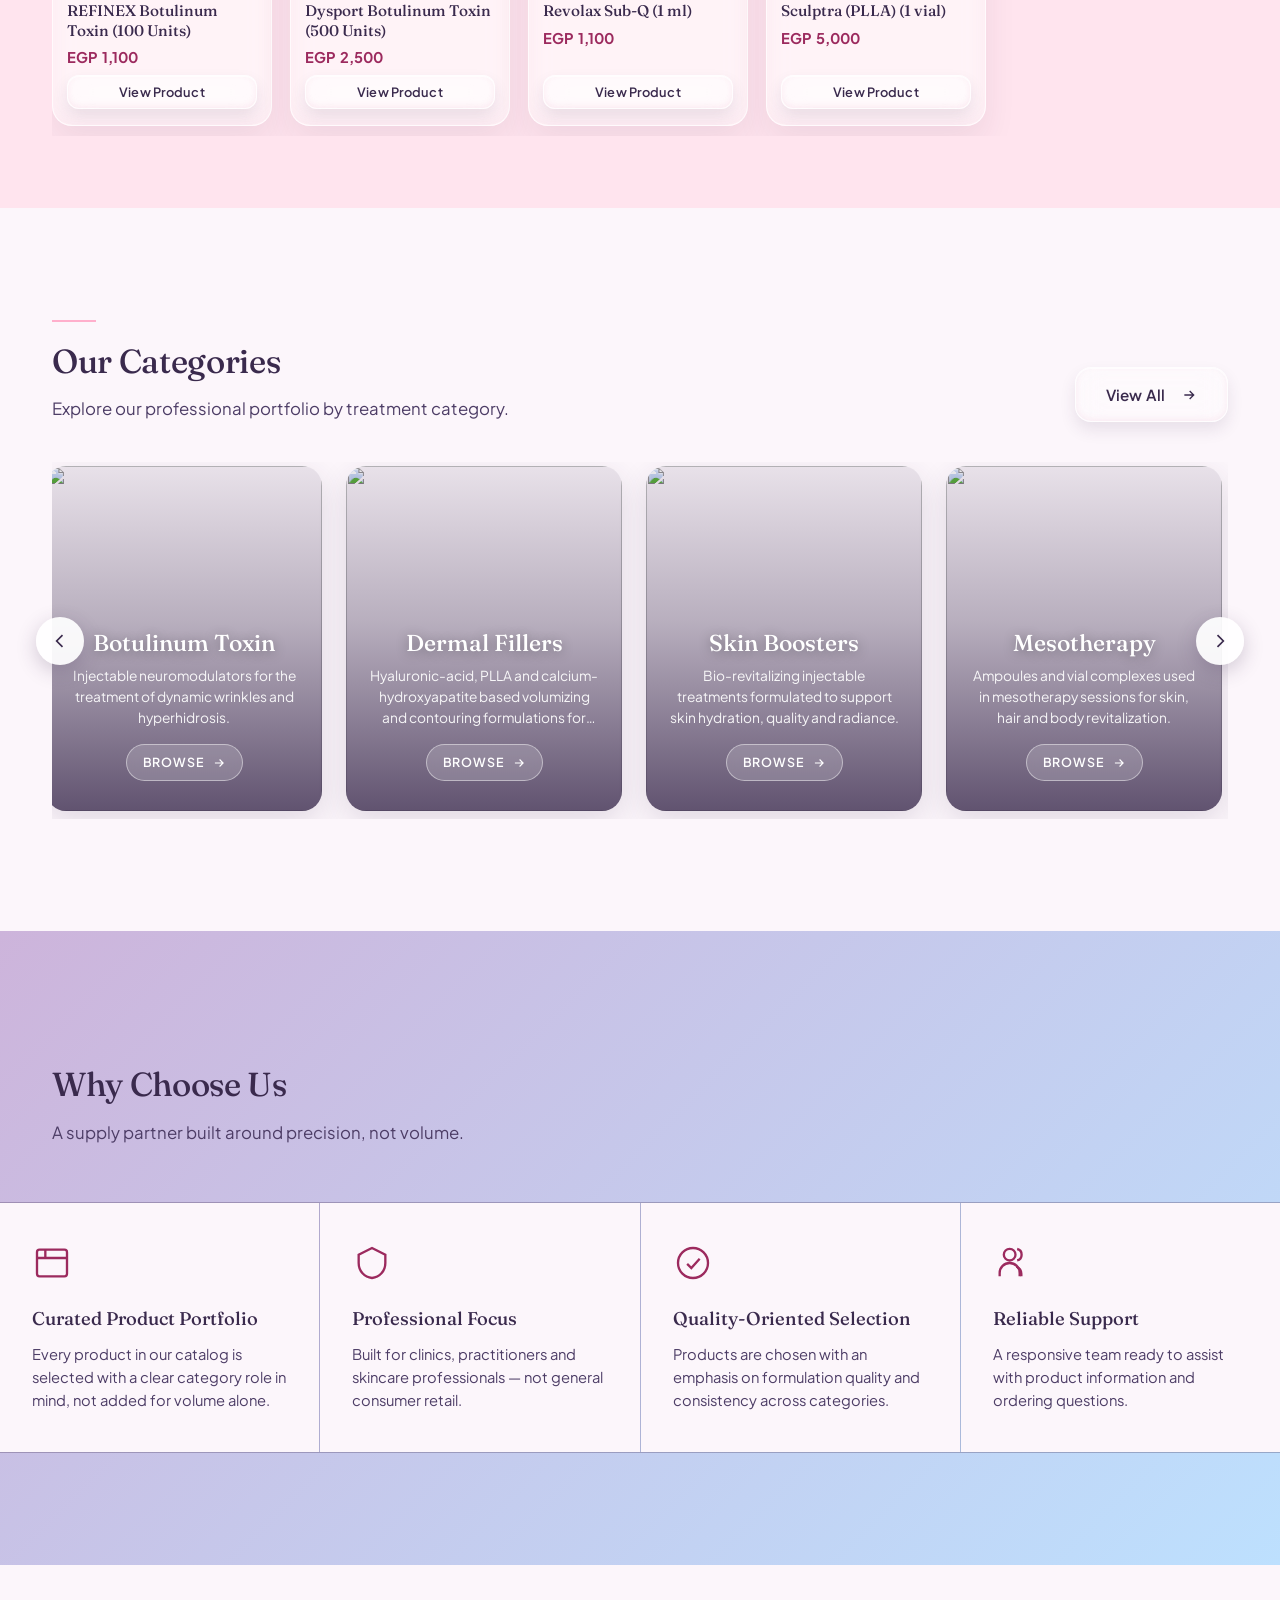
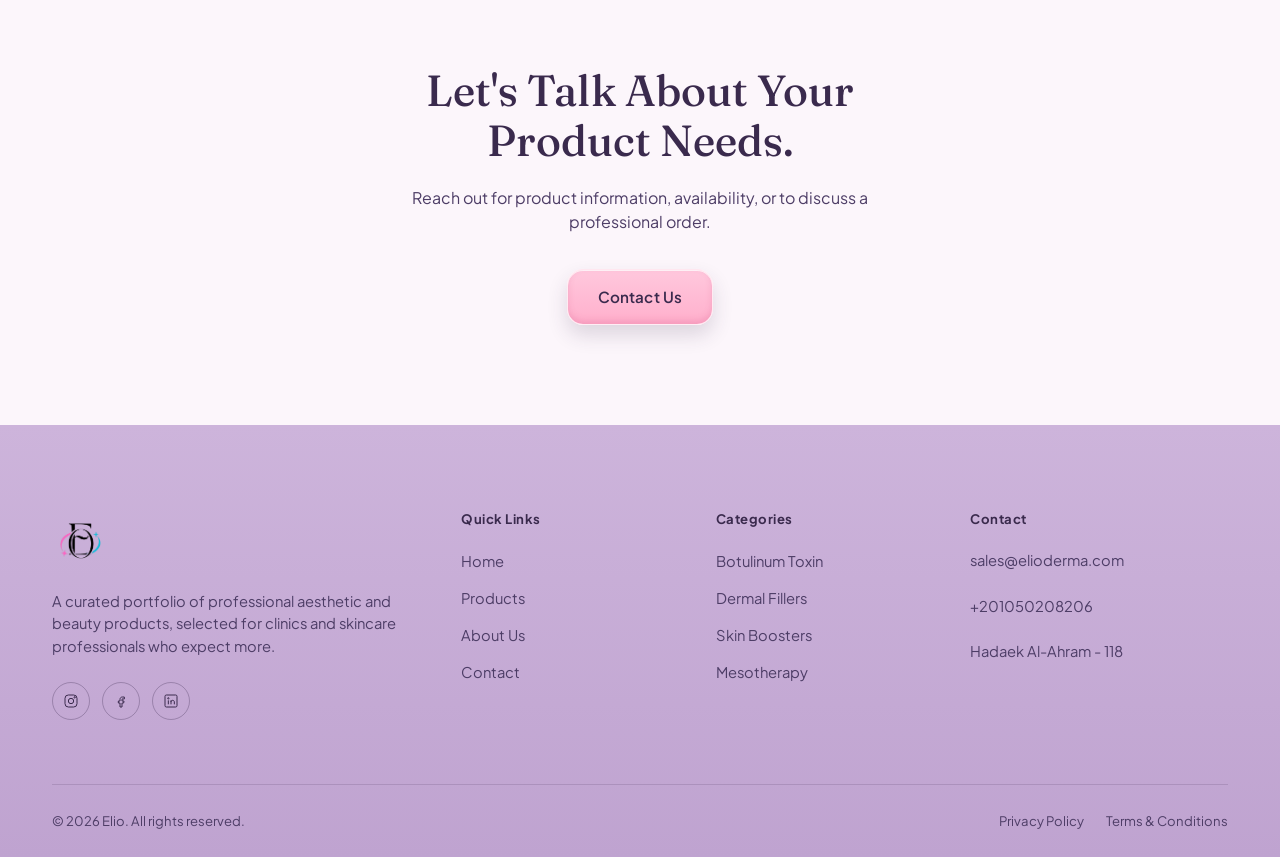
==== commit 0bfb080b: "Update title for Elio Derma branding" ====
--- a/index.html
+++ b/index.html
@@ -4,7 +4,7 @@
 <meta charset="UTF-8">
 <meta name="referrer" content="no-referrer">
 <meta name="viewport" content="width=device-width, initial-scale=1.0">
-<title data-i18n="elio_elevating_aesthetic_excellence">Elio — Elevating Aesthetic Excellence</title>
+<title data-i18n="elio_elevating_aesthetic_excellence">Elio Derma — Medical Cosmetics</title>
 <meta name="description" content="Elio is a curated portfolio of professional aesthetic and beauty products for clinics and skincare professionals." data-i18n-content="elio_is_a_curated_portfolio_of">
 <link rel="icon" type="image/png" href="img/logo.png">
 <!-- First-visit loader (must stay before the stylesheets) -->
@@ -260,4 +260,4 @@
 <script src="js/categories-carousel.js"></script>
 <script src="js/animations.js"></script>
 </body>
-</html>+</html>
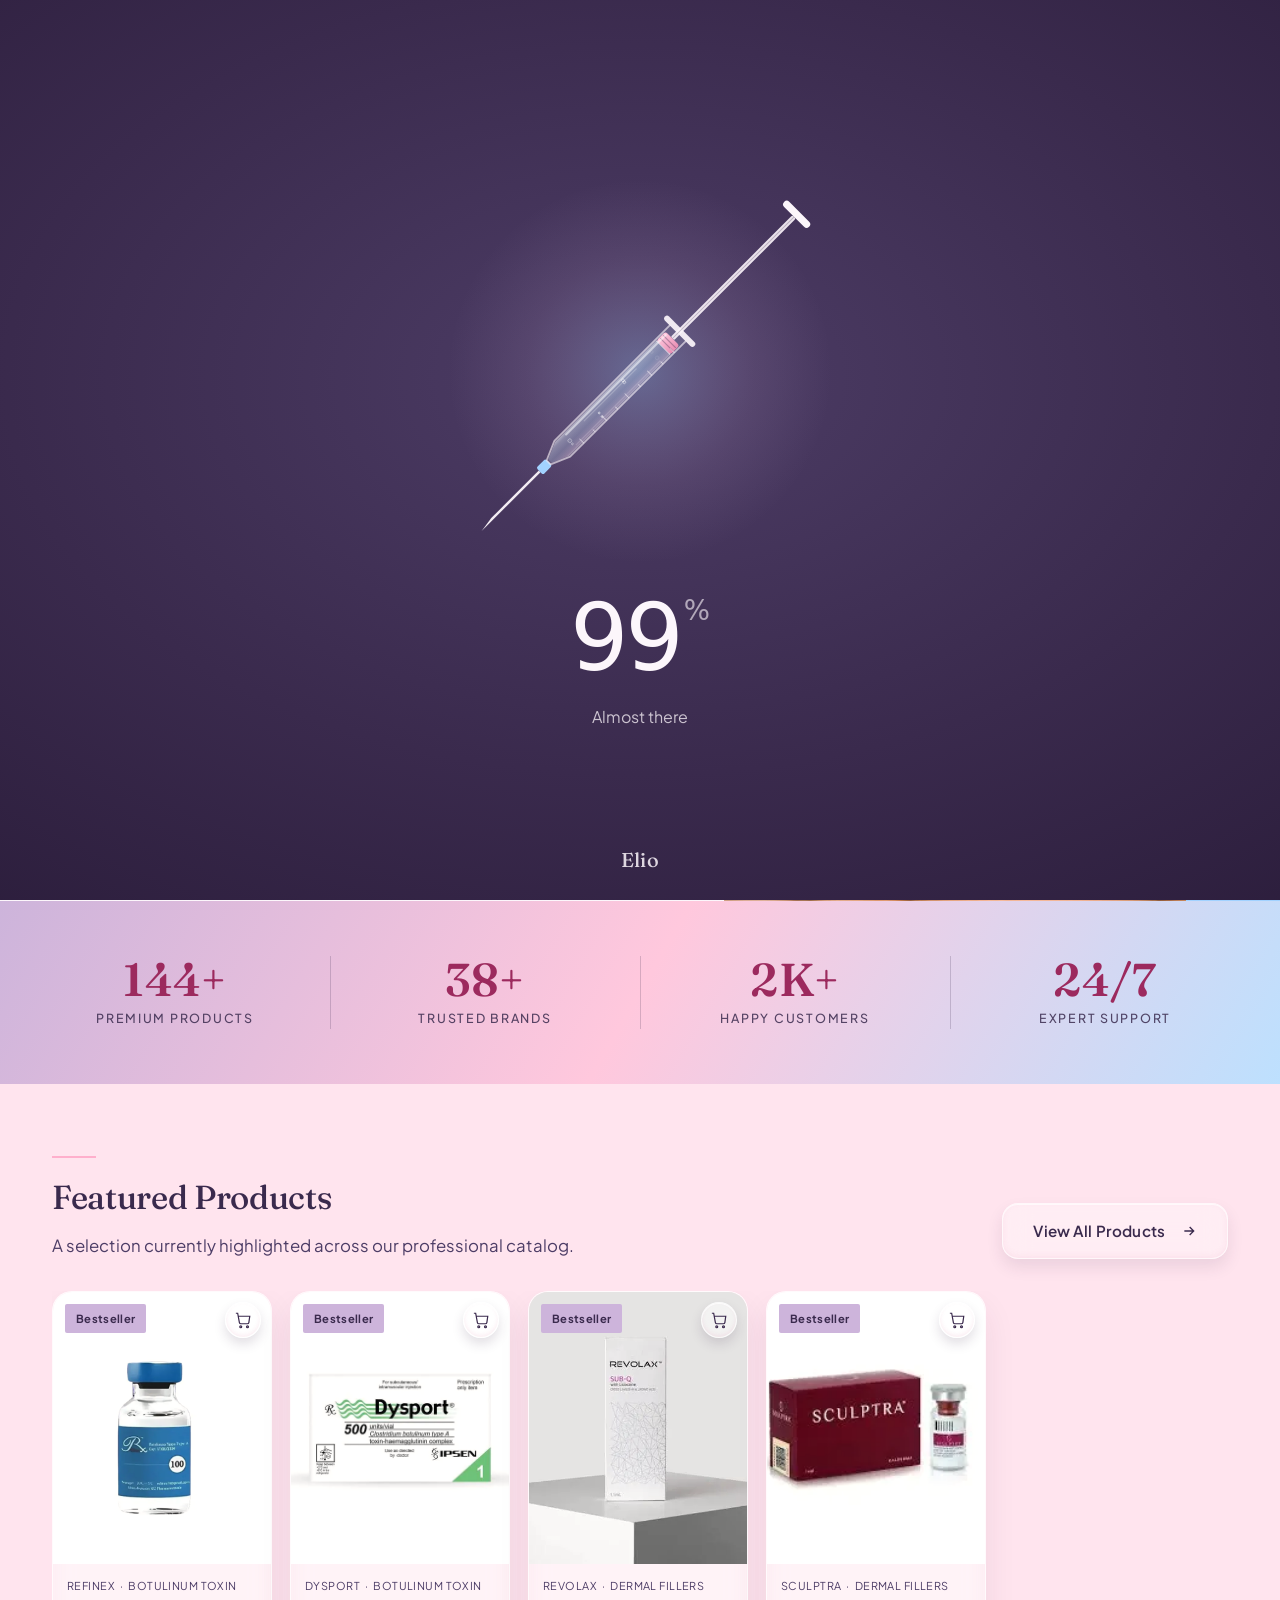
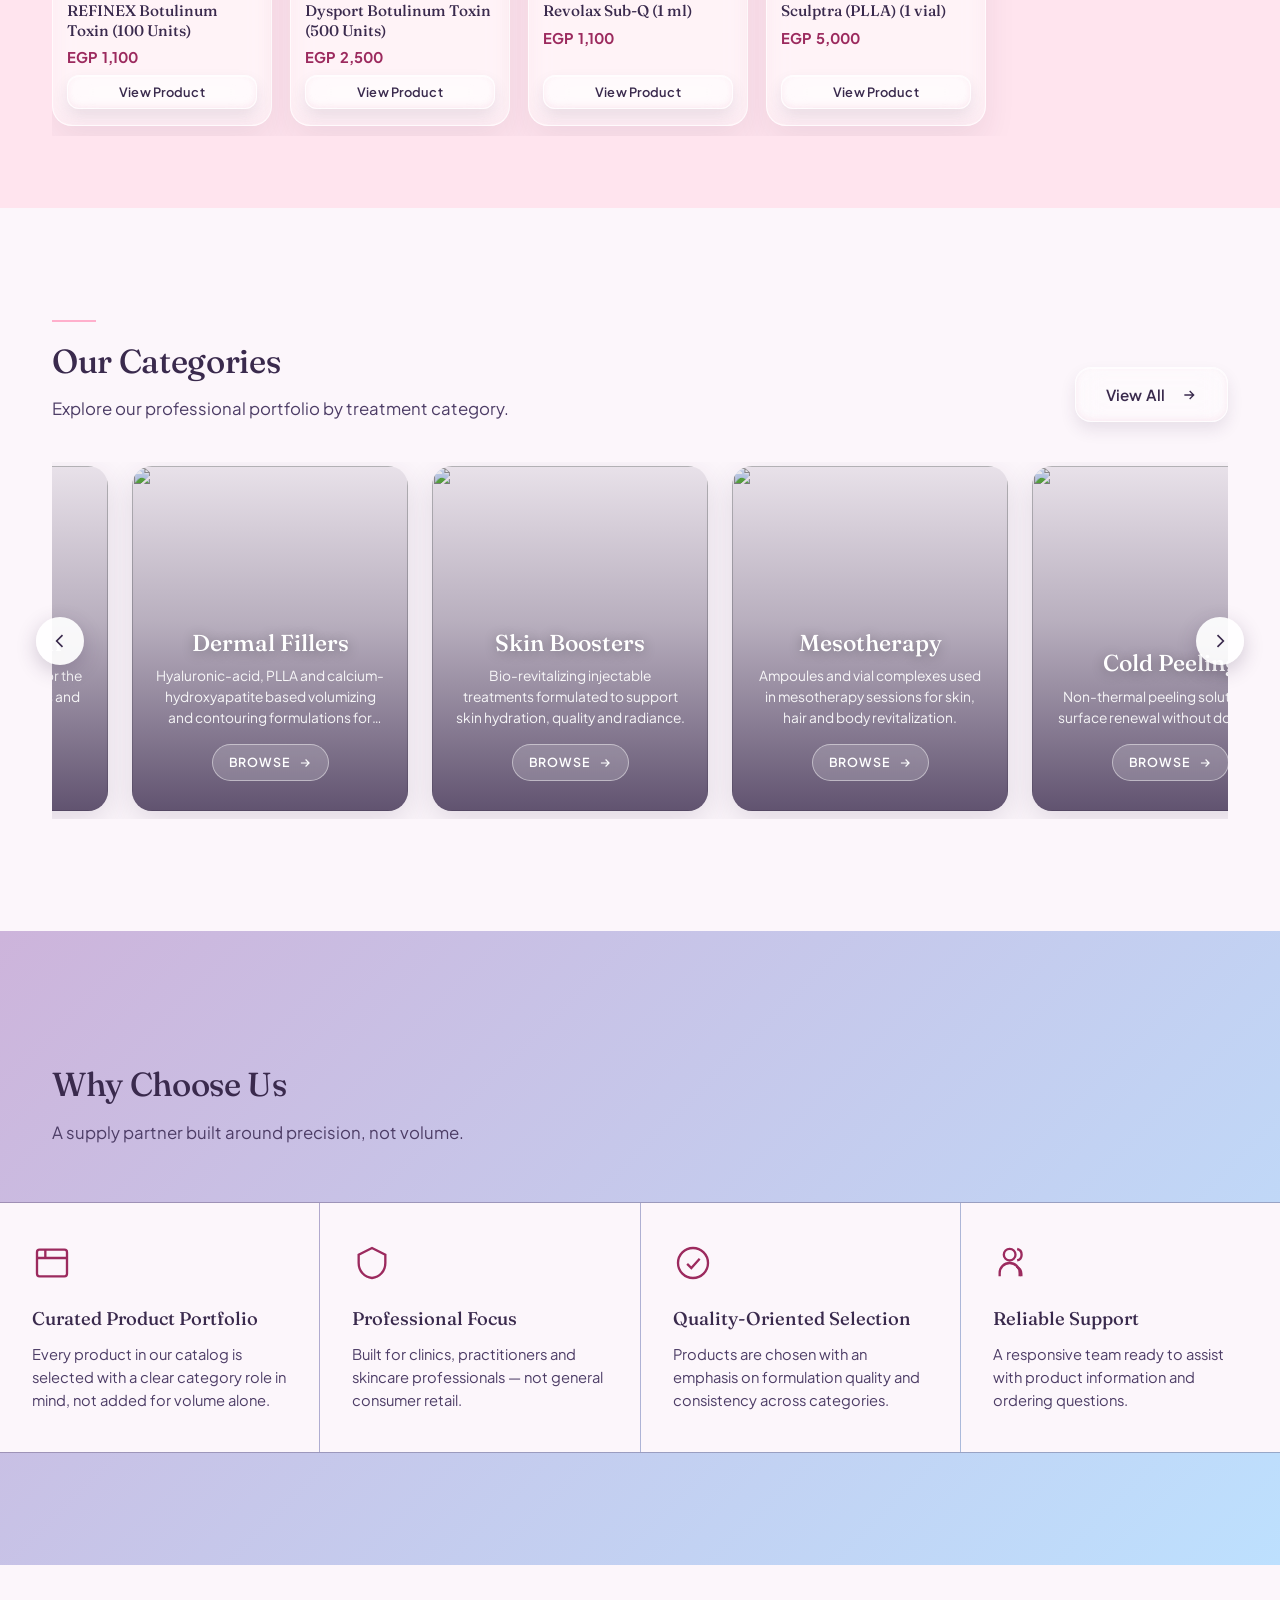
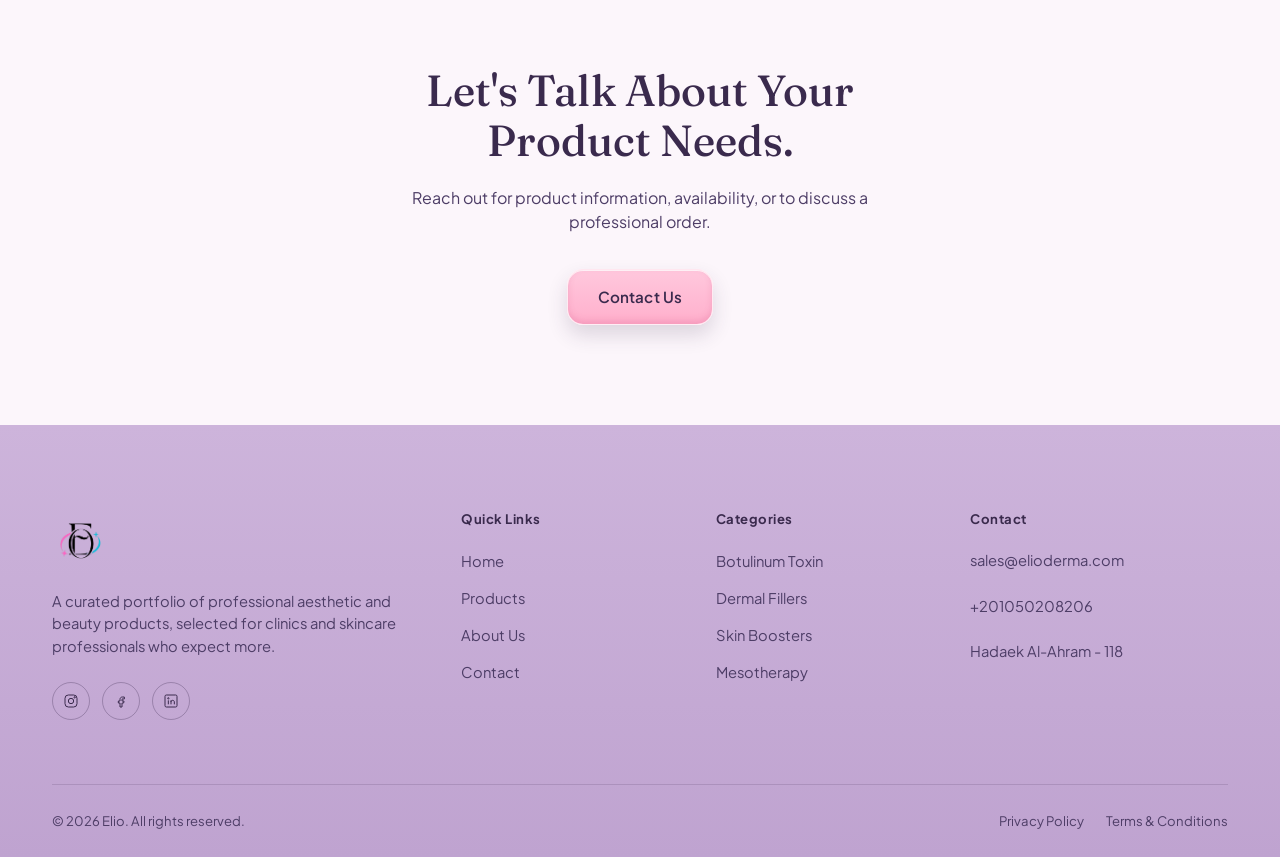
==== commit 1a4a714a: "Update page title for SEO and branding" ====
--- a/index.html
+++ b/index.html
@@ -4,7 +4,7 @@
 <meta charset="UTF-8">
 <meta name="referrer" content="no-referrer">
 <meta name="viewport" content="width=device-width, initial-scale=1.0">
-<title data-i18n="elio_elevating_aesthetic_excellence">Elio Derma — Medical Cosmetics</title>
+<title data-i18n="elio_elevating_aesthetic_excellence">Elio Derma | Professional Aesthetic Products in Egypt</title>
 <meta name="description" content="Elio is a curated portfolio of professional aesthetic and beauty products for clinics and skincare professionals." data-i18n-content="elio_is_a_curated_portfolio_of">
 <link rel="icon" type="image/png" href="img/logo.png">
 <!-- First-visit loader (must stay before the stylesheets) -->
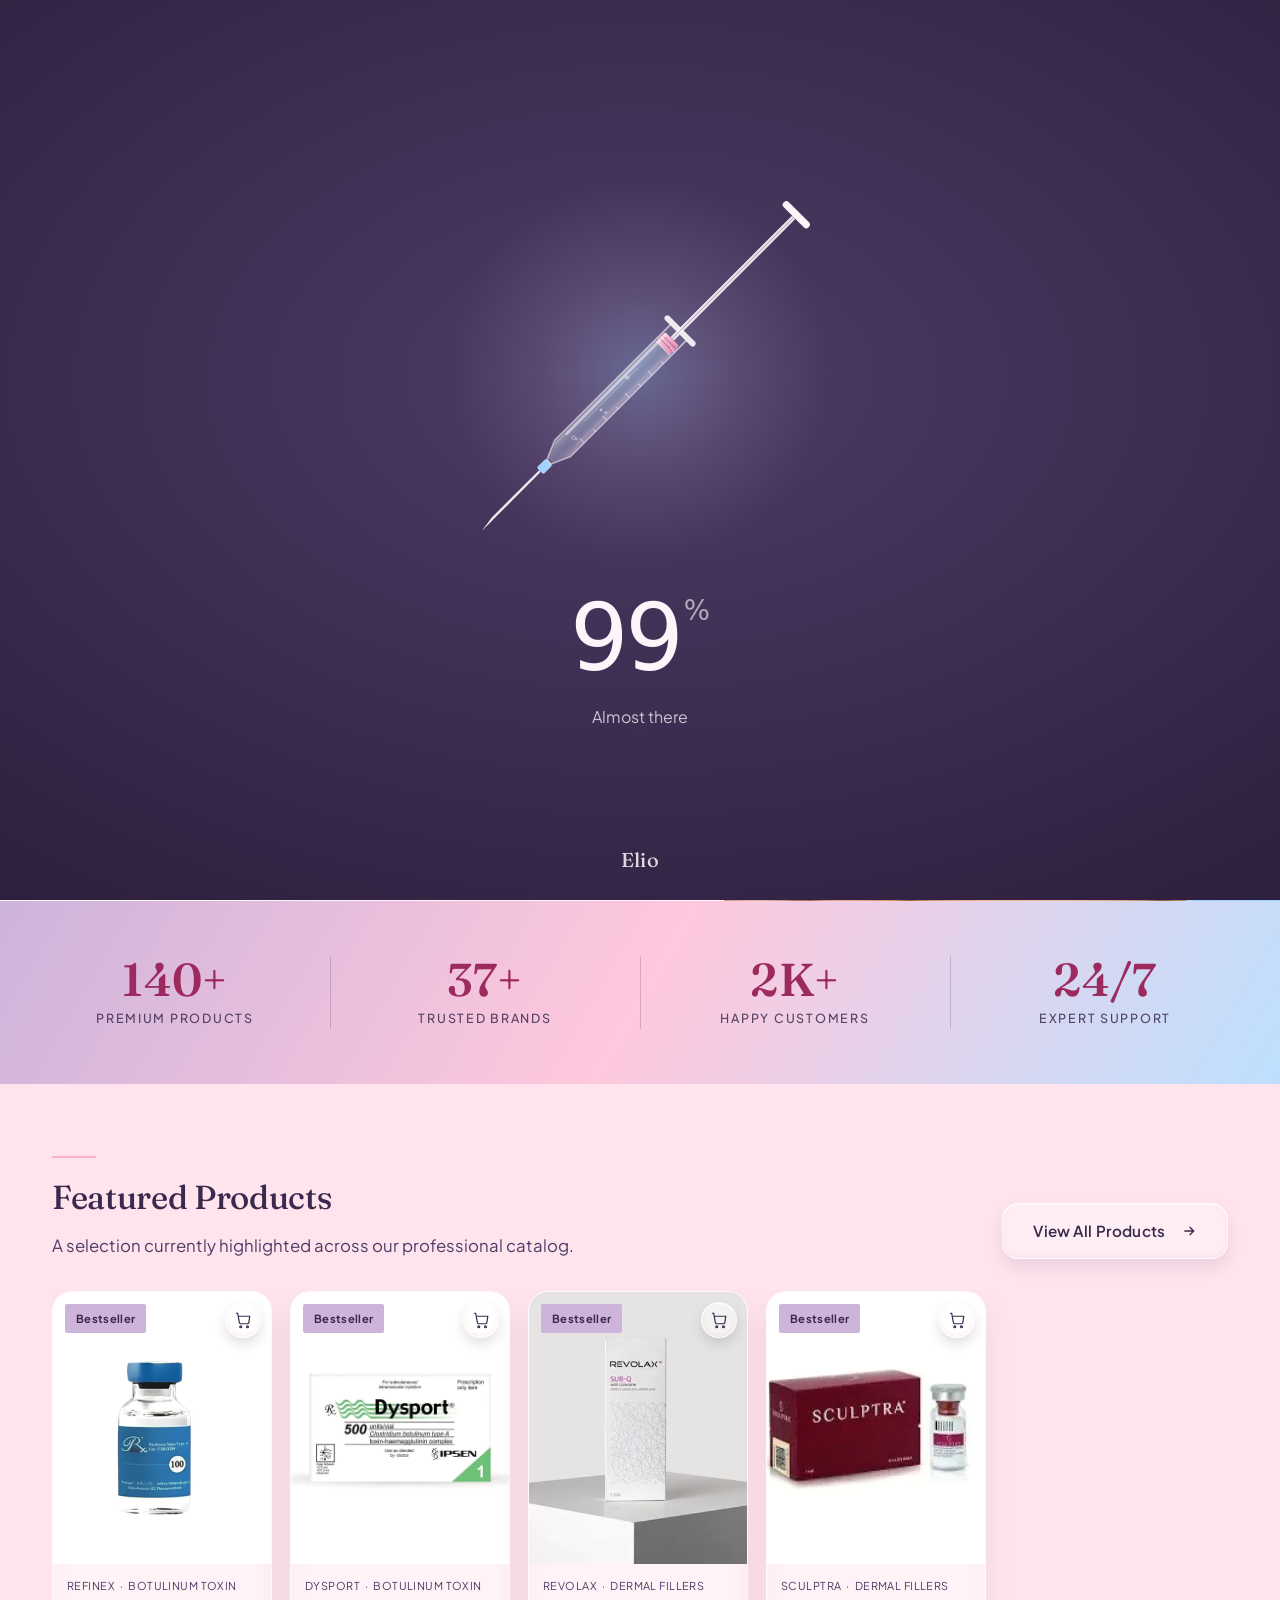
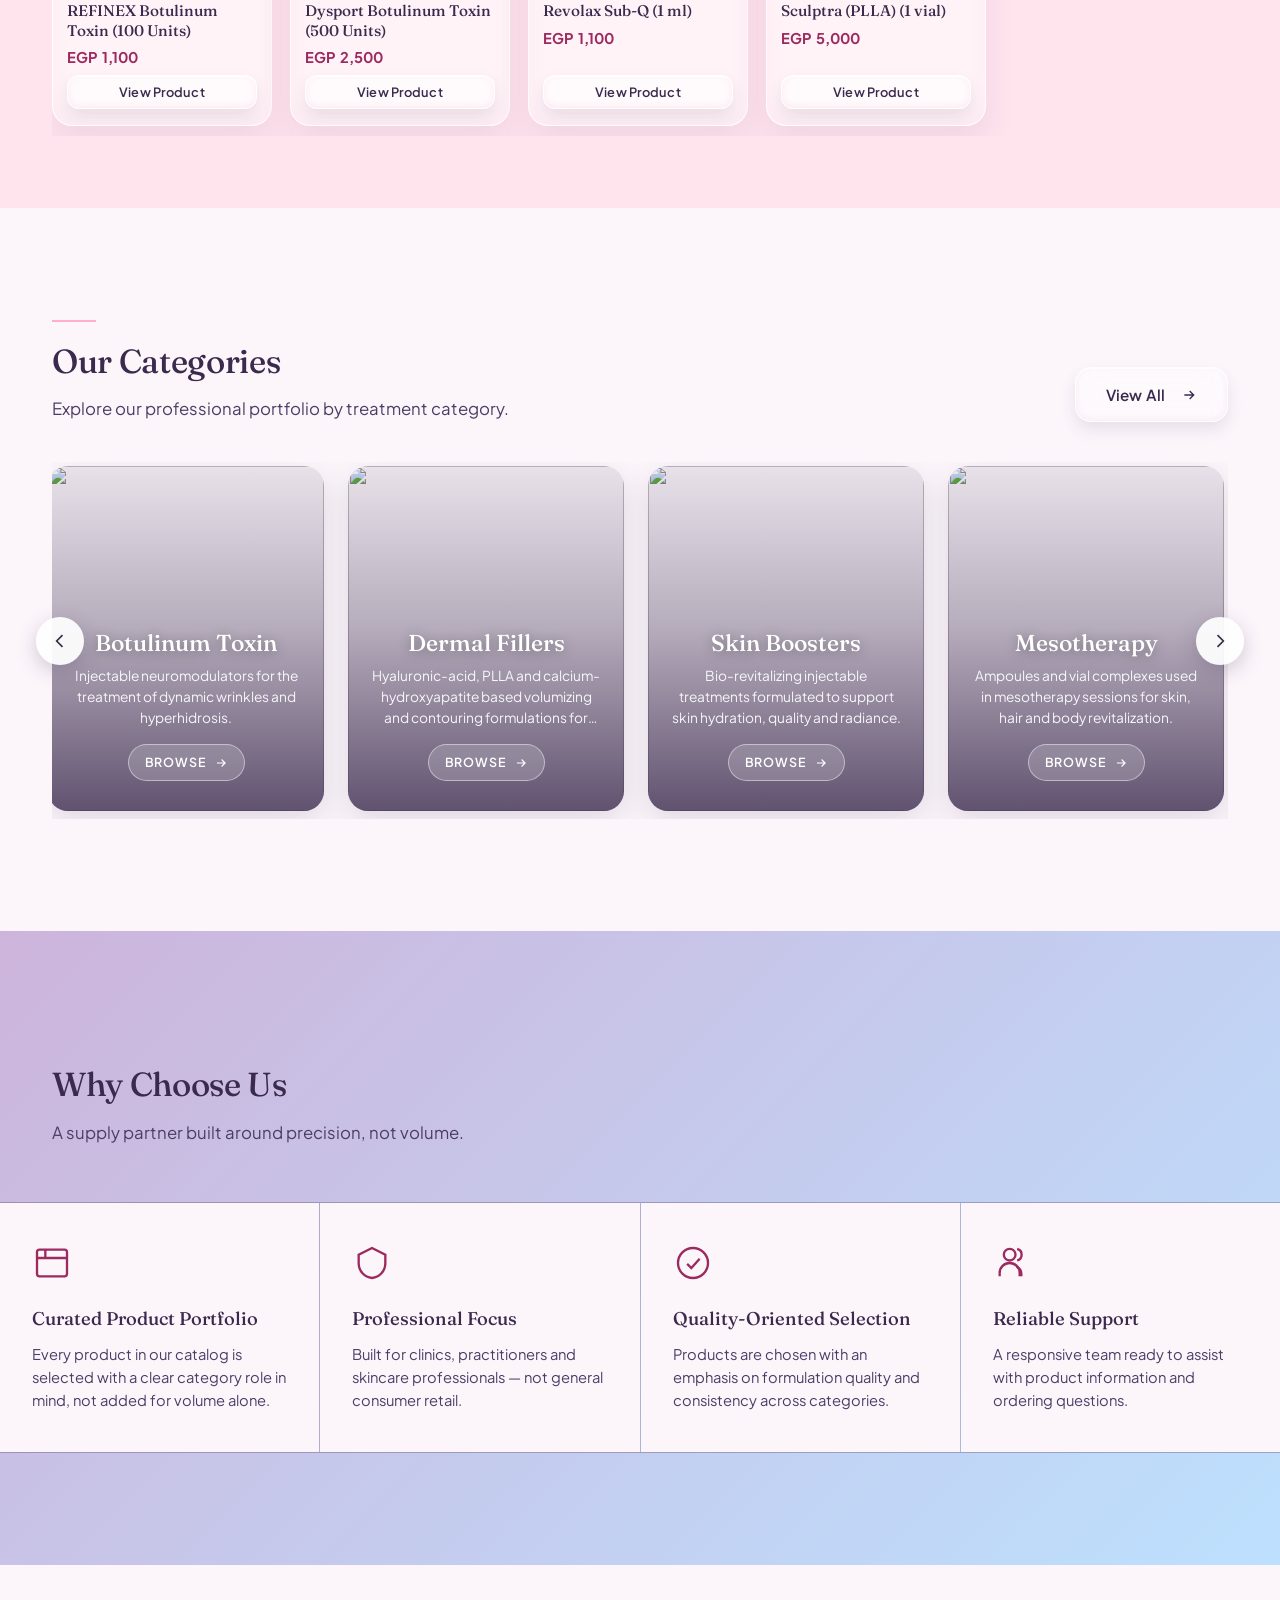
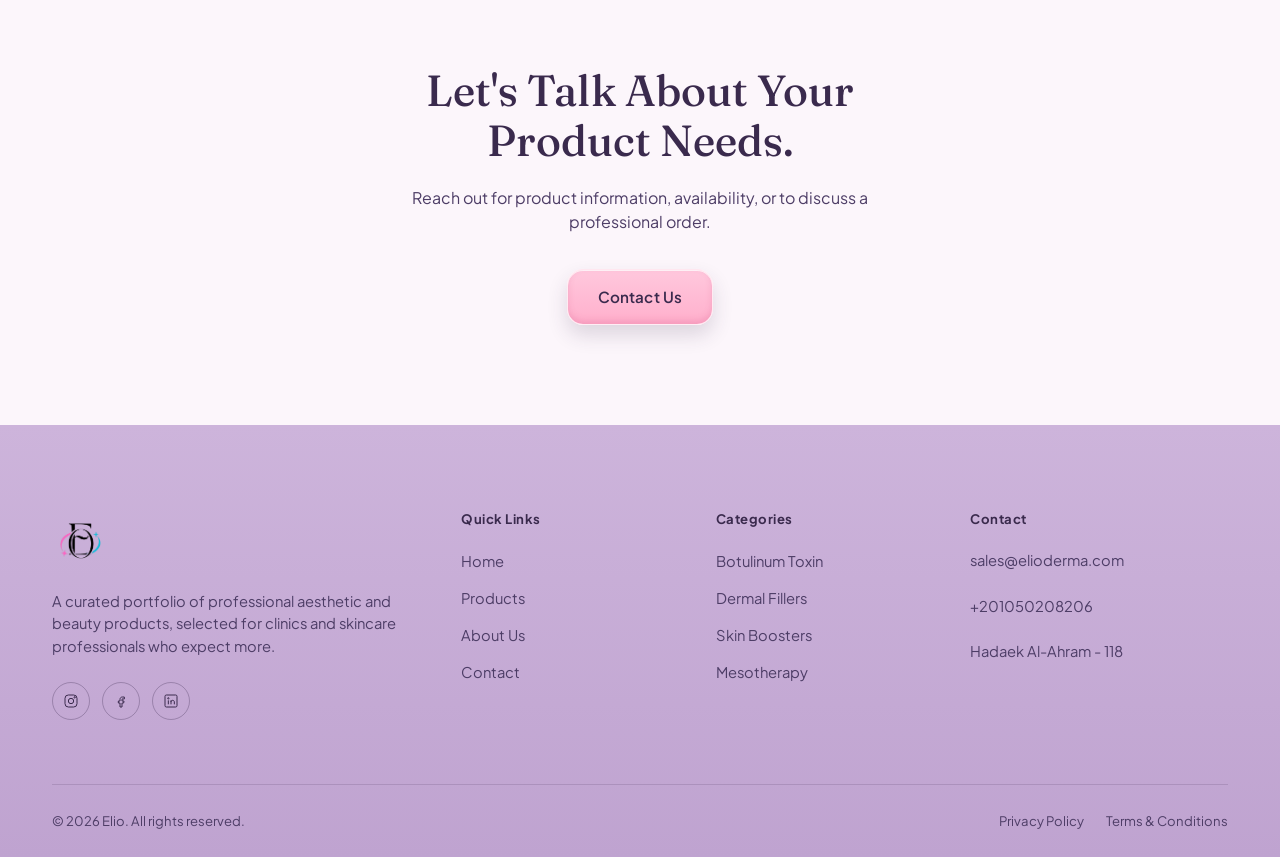
==== commit 4054052c: "Add files via upload" ====
--- a/index.html
+++ b/index.html
@@ -4,7 +4,7 @@
 <meta charset="UTF-8">
 <meta name="referrer" content="no-referrer">
 <meta name="viewport" content="width=device-width, initial-scale=1.0">
-<title data-i18n="elio_elevating_aesthetic_excellence">Elio Derma | Professional Aesthetic Products in Egypt</title>
+<title data-i18n="elio_elevating_aesthetic_excellence">Elio — Elevating Aesthetic Excellence</title>
 <meta name="description" content="Elio is a curated portfolio of professional aesthetic and beauty products for clinics and skincare professionals." data-i18n-content="elio_is_a_curated_portfolio_of">
 <link rel="icon" type="image/png" href="img/logo.png">
 <!-- First-visit loader (must stay before the stylesheets) -->
@@ -177,9 +177,11 @@
 <!-- ============================= CONTACT CTA ============================= -->
 <section class="contact-cta">
   <div class="container">
+    <div class="contact-cta__card">
     <h2 data-i18n="let_s_talk_about_your_product">Let's Talk About Your Product Needs.</h2>
     <p data-i18n="reach_out_for_product_information_availability">Reach out for product information, availability, or to discuss a professional order.</p>
     <a href="contact.html" class="btn btn--primary" data-i18n="contact_us">Contact Us</a>
+  </div>
   </div>
 </section>
 
@@ -260,4 +262,4 @@
 <script src="js/categories-carousel.js"></script>
 <script src="js/animations.js"></script>
 </body>
-</html>
+</html>
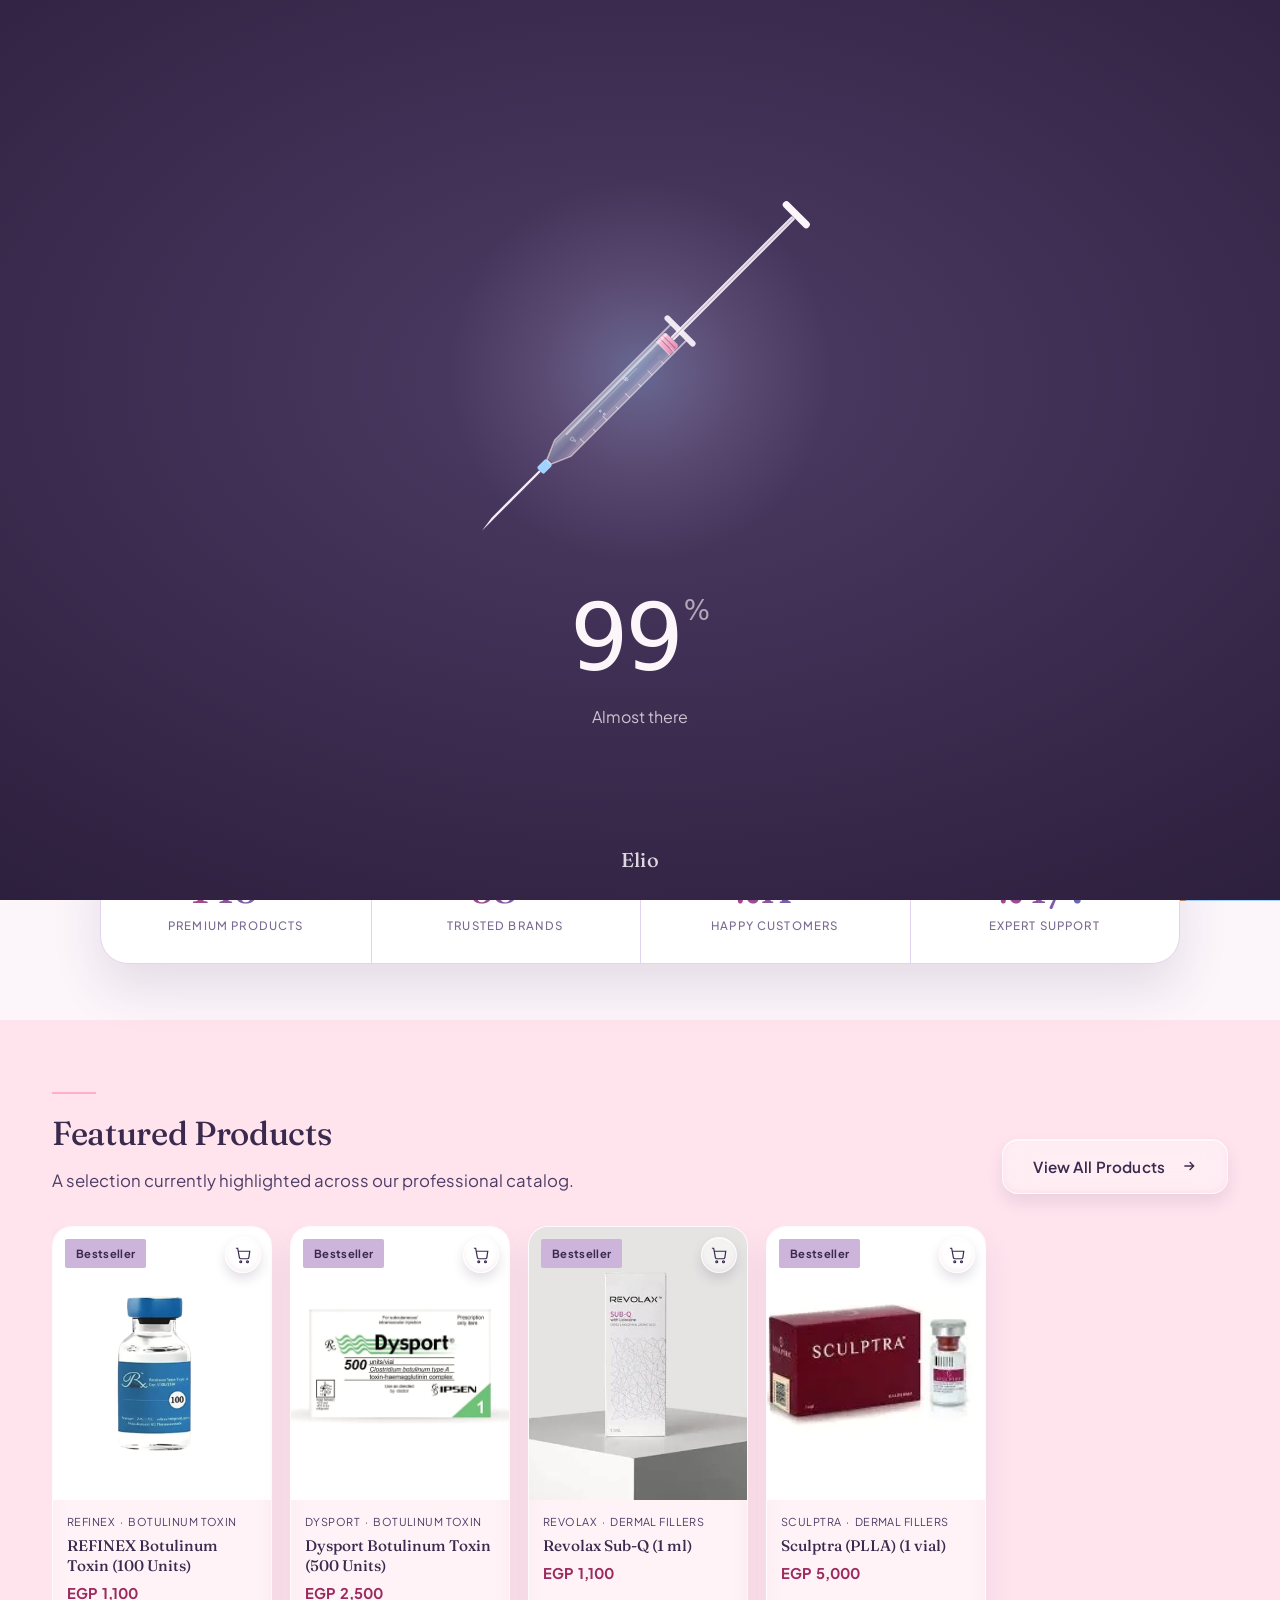
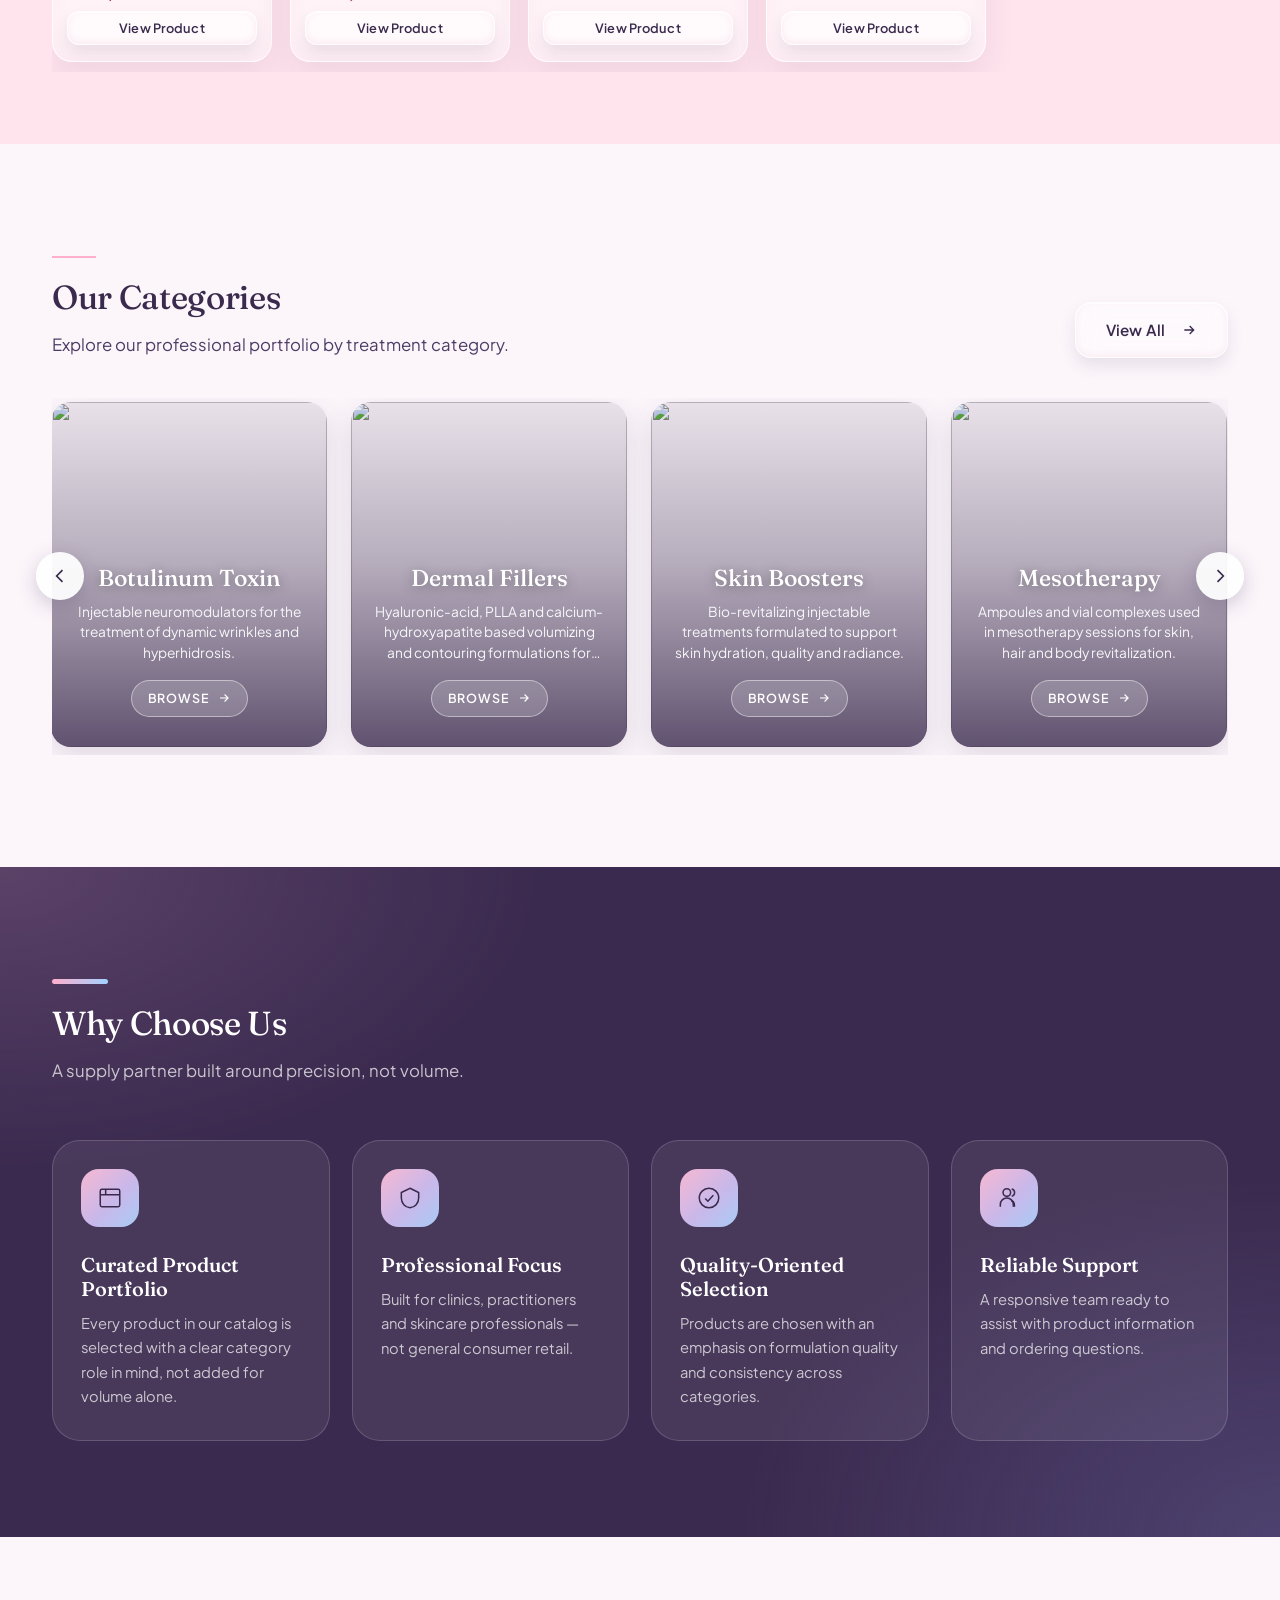
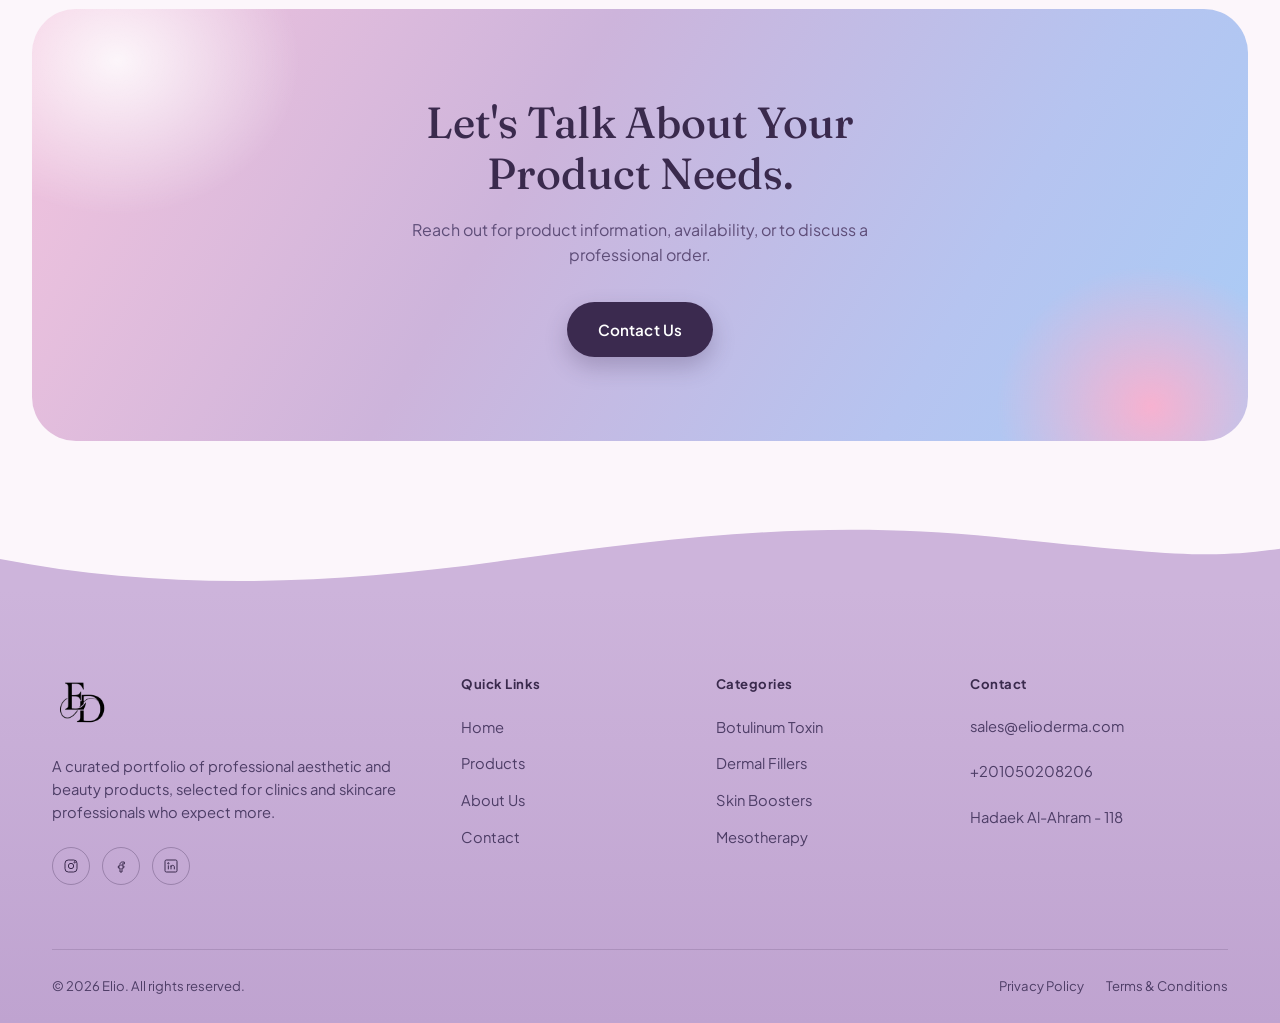
==== commit 3da911bf: "Add files via upload" ====
--- a/index.html
+++ b/index.html
@@ -215,7 +215,7 @@
         <h4 data-i18n="contact">Contact</h4>
         <address>
           <a class="js-contact-email" href="mailto:sales@elioderma.com">sales@elioderma.com</a><br><br>
-          <a class="js-contact-phone" href="tel:+201050208206">+201050208206</a><br><br>
+          <a class="js-contact-phone" href="tel:+201041403100">+201041403100</a><br><br>
           <span class="js-contact-location">Hadaek Al-Ahram - 118</span>
         </address>
       </div>
--- a/css/style.css
+++ b/css/style.css
@@ -92,7 +92,11 @@
   padding: 112px 0;
 }
 .section--tight { padding: 72px 0; }
-.section--charcoal { background: linear-gradient(135deg, var(--lavender) 0%, var(--sky-soft) 100%); color: var(--charcoal); }
+.section--charcoal { background:
+    radial-gradient(900px 500px at 0% 0%, rgba(150,110,150,0.35), transparent 60%),
+    radial-gradient(900px 600px at 100% 100%, rgba(110,110,170,0.35), transparent 60%),
+    #3B2A4F; color: #fff;
+  padding-bottom: 96px;}
 .section--taupe { background: var(--accent-tint); }
 
 .section__head {
@@ -105,7 +109,10 @@
   background: var(--accent);
   margin-bottom: 20px;
 }
-.section--charcoal .section__eyebrow-line { background: var(--charcoal); }
+.section--charcoal .section__eyebrow-line { background: linear-gradient(90deg, var(--pink), var(--sky));
+  height: 5px;
+  border-radius: 99px;
+  width: 56px;}
 .section__head h2 {
   font-family: var(--font-display);
   font-weight: 480;
@@ -119,7 +126,7 @@
   color: var(--charcoal-soft);
   max-width: 52ch;
 }
-.section--charcoal .section__head p { color: var(--charcoal-soft); }
+.section--charcoal .section__head p { color: rgba(255,255,255,0.72);}
 
 .section__head-row {
   display: flex;
@@ -191,6 +198,10 @@
     0 8px 16px rgba(58,42,77,0.12);
 }
 .section--charcoal .btn--outline:hover { background: var(--white); color: var(--charcoal); box-shadow: inset 0 1px 0 rgba(255,255,255,0.8), 0 8px 16px rgba(58,42,77,0.16); }
+.section--charcoal .section__head h2 {
+  color: #fff;
+}
+
 .btn--small { padding: 8px 14px; font-size: 0.8rem; width: 100%; border-radius: 12px; }
 .btn--block { width: 100%; }
 .btn:active {
@@ -207,7 +218,7 @@
   position: sticky;
   top: 0;
   z-index: 500;
-  background: rgba(252, 246, 251, 0.92);
+  background: rgba(255,251,254,0.9);
   backdrop-filter: blur(10px);
   border-bottom: 1px solid transparent;
   transition: border-color .25s var(--ease), box-shadow .25s var(--ease);
@@ -255,16 +266,21 @@
 .main-nav {
   display: flex;
   align-items: center;
-  gap: 4px;
+  gap: 2px;
+  padding: 5px 8px;
+  background: rgba(255,255,255,0.72);
+  border: 1px solid var(--taupe-line);
+  border-radius: 999px;
 }
 .nav-item { position: relative; }
 .nav-item > a {
   display: inline-block;
-  padding: 10px 16px;
-  font-size: 0.95rem;
+  padding: 9px 18px;
+  font-size: 0.9rem;
   font-weight: 500;
   color: var(--charcoal-soft);
   transition: color .2s var(--ease);
+  border-radius: 999px;
 }
 .nav-item > a:hover { color: var(--accent-dark); }
 
@@ -281,43 +297,38 @@
   align-items: center;
   justify-content: center;
   border-radius: 50%;
-  background: rgba(255,255,255,0.4);
+  background: #fff;
   backdrop-filter: blur(var(--glass-blur));
   -webkit-backdrop-filter: blur(var(--glass-blur));
-  border: 1px solid rgba(255,255,255,0.55);
-  color: var(--charcoal);
-  box-shadow:
-    inset 0 1px 0 rgba(255,255,255,0.7),
-    inset 0 -2px 5px rgba(214,90,140,0.08),
-    0 6px 14px rgba(58,42,77,0.1);
+  border: 1px solid var(--taupe-line);
+  color: var(--charcoal);
+  box-shadow: none;
   transition: background .2s var(--ease), box-shadow .2s var(--ease), transform .15s var(--ease);
 }
 .icon-btn:hover {
-  background: var(--pink);
-  color: var(--charcoal);
-  box-shadow:
-    inset 0 1px 0 rgba(255,255,255,0.6),
-    inset 0 -3px 7px rgba(214,90,140,0.25),
-    0 8px 18px rgba(58,42,77,0.16);
+  background: var(--accent-tint);
+  color: var(--charcoal);
+  box-shadow: none;
 }
 .icon-btn:active { transform: translateY(1px); }
 .icon-btn svg { width: 20px; height: 20px; }
 .cart-count {
   position: absolute;
-  top: 4px;
-  right: 4px;
-  min-width: 16px;
-  height: 16px;
+  top: -5px;
+  right: -4px;
+  min-width: 19px;
+  height: 19px;
   padding: 0 3px;
   border-radius: 50%;
-  background: var(--accent);
-  color: var(--charcoal);
-  font-size: 0.62rem;
+  background: #B8407F;
+  color: #fff;
+  font-size: 0.65rem;
   font-weight: 700;
   display: none;
   align-items: center;
   justify-content: center;
   line-height: 1;
+  box-shadow: 0 0 0 2px #fff;
 }
 .cart-count.is-visible { display: flex; }
 
@@ -620,29 +631,41 @@
 .value-grid {
   display: grid;
   grid-template-columns: repeat(4, 1fr);
-  gap: 1px;
-  background: rgba(58,42,77,0.16);
+  gap: 22px;
+  background: transparent;
   border-top: 1px solid rgba(58,42,77,0.16);
   border-bottom: 1px solid rgba(58,42,77,0.16);
+  max-width: var(--container);
+  margin: 0 auto;
+  padding: 0 var(--gutter);
+  border: 0;
 }
 .value-item {
-  background: var(--ivory);
-  padding: 40px 32px;
+  background: rgba(255,255,255,0.07);
+  padding: 28px 28px 32px;
+  border: 1px solid rgba(255,255,255,0.16);
+  border-radius: 28px;
 }
 .value-item__icon {
-  width: 40px; height: 40px;
-  margin-bottom: 22px;
-  color: var(--accent-dark);
+  width: 58px; height: 58px;
+  margin-bottom: 26px;
+  color: var(--charcoal);
+  padding: 16px;
+  border-radius: 18px;
+  background: linear-gradient(135deg, #F7B8D2 0%, #C9B8EA 55%, #A9CBF5 100%);
 }
 .value-item h3 {
   font-family: var(--font-display);
-  font-size: 1.15rem;
-  font-weight: 480;
+  font-size: 1.25rem;
+  font-weight: 560;
   margin-bottom: 10px;
+  color: #fff;
+  line-height: 1.2;
 }
 .value-item p {
   font-size: 0.92rem;
-  color: var(--charcoal-soft);
+  color: rgba(255,255,255,0.72);
+  line-height: 1.65;
 }
 
 /* ---------------------------------------------------------------------
@@ -682,22 +705,47 @@
    --------------------------------------------------------------------- */
 .contact-cta {
   text-align: center;
-  padding: 100px 0;
+  padding: 72px var(--gutter);
+}
+.contact-cta__card {
+  position: relative;
+  overflow: hidden;
+  padding: 88px 24px 84px;
+  border-radius: 44px;
+  background:
+    radial-gradient(260px 220px at 7% 12%, rgba(255,255,255,0.85), transparent 70%),
+    radial-gradient(220px 200px at 92% 92%, rgba(255,175,204,0.9), transparent 70%),
+    linear-gradient(120deg, #F3C4DE 0%, #CDB4DB 40%, #B6C4F0 75%, #A9CCF6 100%);
 }
 .contact-cta h2 {
   font-family: var(--font-display);
   font-weight: 480;
   font-size: clamp(2rem, 3.4vw, 3.1rem);
-  max-width: 16ch;
+  max-width: 20ch;
   margin: 0 auto;
   line-height: 1.16;
+  color: var(--charcoal);
 }
 .contact-cta p {
   margin: 20px auto 0;
   max-width: 46ch;
-  color: var(--charcoal-soft);
+  color: #5E4D78;
 }
 .contact-cta .btn { margin-top: 34px; }
+.contact-cta .container {
+  padding: 0; max-width: var(--container);
+}
+.contact-cta .btn--primary {
+  background: #3B2A4F;
+  color: #fff;
+  border-color: transparent;
+  border-radius: 999px;
+  padding: 15px 30px;
+  box-shadow: 0 10px 22px rgba(59,42,79,0.25);
+}
+.contact-cta .btn--primary:hover {
+  background: #4D3A66;
+}
 
 /* ---------------------------------------------------------------------
    FOOTER
@@ -706,6 +754,19 @@
   background: linear-gradient(180deg, var(--lavender) 0%, #BFA3D0 100%);
   color: var(--charcoal);
   padding: 84px 0 0;
+  position: relative;
+  margin-top: clamp(40px, 6vw, 90px); /* room for the wave */
+}
+/* Wavy top edge: SVG filled with the footer gradient's top colour */
+.site-footer::before {
+  content: "";
+  position: absolute;
+  left: 0; right: 0;
+  bottom: calc(100% - 1px);
+  height: clamp(40px, 6vw, 90px);
+  background: no-repeat center / 100% 100%
+    url("data:image/svg+xml,%3Csvg xmlns='http://www.w3.org/2000/svg' viewBox='0 0 1440 120' preserveAspectRatio='none'%3E%3Cpath fill='%23CDB4DB' d='M0 70C180 118 360 112 560 74S920 8 1120 36s240 34 320 18V120H0Z'/%3E%3C/svg%3E");
+  pointer-events: none;
 }
 .footer-grid {
   display: grid;
@@ -1380,22 +1441,31 @@
    collide with existing components. Reuses the site's design tokens.
    --------------------------------------------------------------------- */
 .stats-band {
-  background: linear-gradient(120deg, var(--lavender) 0%, var(--pink-soft) 50%, var(--sky-soft) 100%);
-  color: var(--charcoal);
+  background: transparent;
+  color: var(--charcoal);
+  position: relative;
+  z-index: 3;
+  margin-top: -64px;
+  padding: 0 var(--gutter) 56px;
 }
 .stats-band__grid {
-  max-width: var(--container);
+  max-width: 1080px;
   margin: 0 auto;
   display: grid;
   grid-template-columns: repeat(4, 1fr);
+  background: #fff;
+  border: 1px solid var(--taupe-line);
+  border-radius: 28px;
+  box-shadow: 0 24px 50px rgba(58,42,77,0.12);
+  overflow: hidden;
 }
 .stats-band__item {
   display: flex;
   flex-direction: column;
   align-items: center;
   justify-content: center;
-  gap: 6px;
-  padding: 56px 20px;
+  gap: 8px;
+  padding: 30px 16px 28px;
   text-align: center;
   position: relative;
 }
@@ -1403,25 +1473,29 @@
 .stats-band__item + .stats-band__item::before {
   content: "";
   position: absolute;
-  left: 0; top: 30%; bottom: 30%;
+  left: 0; top: 0; bottom: 0;
   width: 1px;
-  background: rgba(58,42,77,0.2);
+  background: var(--taupe-line);
 }
 .stats-band__number {
   font-family: var(--font-display);
-  font-weight: 560;
-  font-size: clamp(2.4rem, 3.6vw, 3.4rem);
+  font-weight: 480;
+  font-size: clamp(2.2rem, 3.2vw, 3rem);
   line-height: 1;
   letter-spacing: 0.01em;
-  color: var(--accent-dark);
+  color: transparent;
   font-variant-numeric: tabular-nums lining-nums;
+  background: linear-gradient(90deg, #A8458A 0%, #5E6CB8 100%);
+  -webkit-background-clip: text;
+  background-clip: text;
+  -webkit-text-fill-color: transparent;
 }
 .stats-band__label {
-  font-size: 0.78rem;
+  font-size: 0.72rem;
   font-weight: 500;
-  letter-spacing: 0.14em;
+  letter-spacing: 0.1em;
   text-transform: uppercase;
-  color: rgba(58,42,77,0.85);
+  color: #7A6B92;
 }
 /* ---------------------------------------------------------------------
    PRICES + CART QUANTITY + CHECKOUT DETAILS  (added — extends the cart
@@ -1608,7 +1682,6 @@
   color: var(--error);
 }
 
-
 /* ---------------------------------------------------------------------
    LANGUAGE TOGGLE (English / العربية) — sits in the header next to the
    search and cart buttons. Text is set by js/i18n.js.
@@ -1621,25 +1694,62 @@
   align-items: center;
   justify-content: center;
   border-radius: 999px;
-  background: rgba(255,255,255,0.4);
+  background: linear-gradient(135deg, #C9C3F0 0%, #D9BFE6 55%, #E8C4E4 100%);
   backdrop-filter: blur(var(--glass-blur));
   -webkit-backdrop-filter: blur(var(--glass-blur));
   border: 1px solid rgba(255,255,255,0.55);
   color: var(--charcoal);
   font-family: var(--font-body), "Segoe UI", Tahoma, sans-serif;
   font-size: 0.86rem;
-  font-weight: 600;
+  font-weight: 500;
   line-height: 1;
   cursor: pointer;
-  box-shadow:
-    inset 0 1px 0 rgba(255,255,255,0.7),
-    inset 0 -2px 5px rgba(214,90,140,0.08),
-    0 6px 14px rgba(58,42,77,0.1);
+  box-shadow: none;
   transition: background .2s var(--ease), box-shadow .2s var(--ease), transform .15s var(--ease);
-}
-.lang-toggle:hover { background: var(--pink); }
+  border-color: rgba(255,255,255,0.7);
+}
+.lang-toggle:hover { background: linear-gradient(135deg, #BBB4EA 0%, #D2B3E0 55%, #E3B6DD 100%);}
 .lang-toggle:active { transform: scale(0.96); }
 .lang-toggle:focus-visible { outline: 2px solid var(--accent-dark); outline-offset: 2px; }
+
 @media (max-width: 640px) {
   .lang-toggle { height: 40px; min-width: 40px; padding: 0 11px; font-size: 0.8rem; }
 }
+
+/* ---------------------------------------------------------------------
+   404 PAGE (404.html)
+   --------------------------------------------------------------------- */
+.not-found {
+  position: relative;
+  overflow: hidden;
+  padding: 64px 0 96px;
+  background:
+    radial-gradient(420px 260px at 92% 8%, rgba(255,175,204,0.75), transparent 70%),
+    radial-gradient(380px 240px at 20% 105%, rgba(162,210,255,0.6), transparent 70%),
+    linear-gradient(120deg, #FCE6EF 0%, #F7E9F4 45%, #EEF0FC 100%);
+}
+.not-found .breadcrumbs {
+  display: inline-flex;
+  padding: 6px 14px;
+  margin-bottom: 18px;
+  background: rgba(255,255,255,0.8);
+  border: 1px solid var(--taupe-line);
+  border-radius: 999px;
+  font-size: 0.78rem;
+}
+.not-found .breadcrumbs span:last-child { color: var(--charcoal); font-weight: 600; }
+.not-found h1 { font-size: clamp(1.8rem, 3vw, 2.6rem); }
+.not-found__code {
+  margin: 0 0 4px;
+  font-family: var(--font-display);
+  font-weight: 480;
+  font-size: clamp(5rem, 14vw, 10rem);
+  line-height: 1;
+  background: linear-gradient(90deg, #A8458A 0%, #5E6CB8 100%);
+  -webkit-background-clip: text;
+  background-clip: text;
+  color: transparent;
+  -webkit-text-fill-color: transparent;
+}
+.not-found__actions { display: flex; flex-wrap: wrap; justify-content: center; gap: 12px; margin-top: 32px; }
+@media (max-width: 640px) { .not-found__actions .btn { width: 100%; } }
--- a/css/responsive.css
+++ b/css/responsive.css
@@ -108,7 +108,7 @@
   .product-row .product-card { flex-basis: 160px; }
 
   .value-grid { grid-template-columns: 1fr; }
-  .value-item { padding: 32px 26px; }
+  .value-item { padding: 24px 22px 28px; }
 
   .footer-grid { grid-template-columns: 1fr; gap: 36px; padding-bottom: 44px; }
   .footer-bottom { flex-direction: column; align-items: flex-start; }
@@ -154,10 +154,18 @@
   }
 }
 @media (max-width: 640px) {
-  .stats-band__item { padding: 34px 10px; }
+  .stats-band { margin-top: -36px; padding-bottom: 36px; }
+  .stats-band__grid { border-radius: 22px; }
+  .stats-band__item { padding: 22px 8px; }
+  .stats-band__item:nth-child(even)::before { display: block; top: 0; bottom: 0; }
+  .stats-band__item:nth-child(n+3)::after { background: var(--taupe-line); }
   .stats-band__number { font-size: 2.1rem; }
   .stats-band__label { font-size: 0.68rem; letter-spacing: 0.1em; }
+
+  .contact-cta { padding: 44px 16px; }
+  .contact-cta__card { padding: 56px 18px; border-radius: 30px; }
 }
+
 /* ---------------------------------------------------------------------
    Cart rows on small phones (prices + quantity stepper)
    --------------------------------------------------------------------- */
--- a/css/rtl.css
+++ b/css/rtl.css
@@ -48,7 +48,7 @@
 /* ---------------------------------------------------------------------
    2) HEADER + NAVIGATION
    --------------------------------------------------------------------- */
-[dir="rtl"] .cart-count { right: auto; left: 4px; }
+[dir="rtl"] .cart-count { right: auto; left: -4px;}
 [dir="rtl"] .nav-item > a::after { transform-origin: right center !important; }
 
 /* mobile menu slides in from the left in Arabic */
@@ -152,3 +152,16 @@
    --------------------------------------------------------------------- */
 [dir="rtl"] #ld, [dir="rtl"] #ld * { direction: ltr; }
 [dir="rtl"] #ld .ld-status, [dir="rtl"] #ld .ld-brand { font-family: var(--font-body); }
+[dir="rtl"] .legal-hero {
+  text-align: right;
+}
+[dir="rtl"] .legal-main .legal__section li {
+  padding-left: 0; padding-right: 18px;
+}
+[dir="rtl"] .legal-main .legal__section li::before {
+  left: auto; right: 2px;
+}
+[dir="rtl"] .stats-band__number {
+  font-weight: 700;
+}
+
